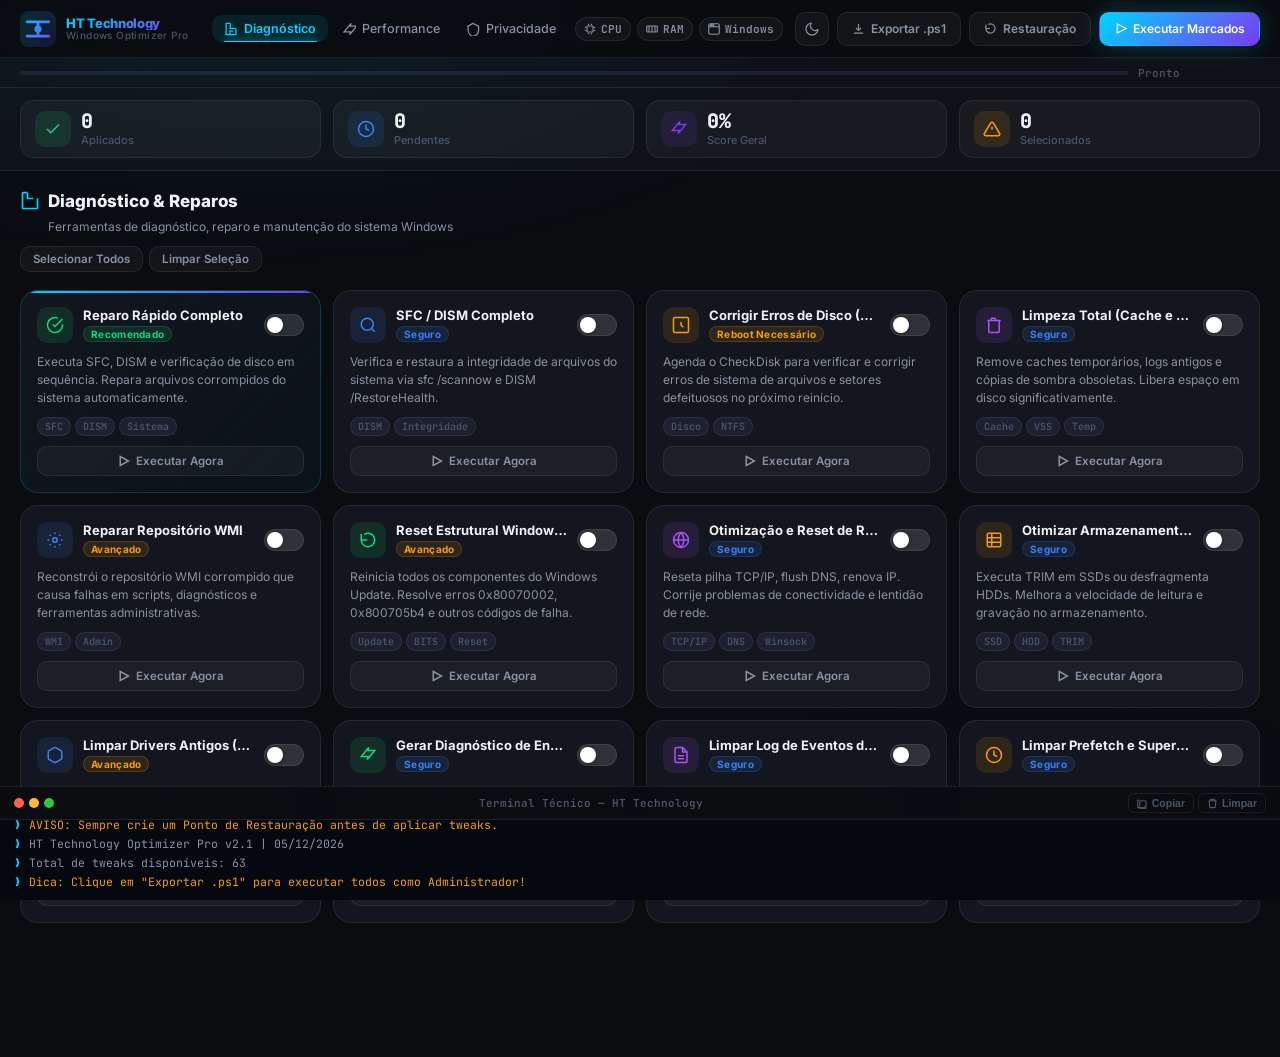
==== index.html @ 1cfae768 "feat: HT Technology Windows Optimizer Pro v2.1 - Initial Release - Premium dark/light theme dashboar" ====
<!DOCTYPE html>
<html lang="pt-BR">
<head>
  <meta charset="UTF-8" />
  <meta name="viewport" content="width=device-width, initial-scale=1.0" />
  <meta name="description" content="HT Technology - Dashboard Premium de Otimização e Tweaks para Windows 10 e 11. Performance, Privacidade, Limpeza e muito mais." />
  <meta name="robots" content="noindex, nofollow" />
  <title>HT Technology — Windows Optimizer Pro</title>

  <!-- Security: no external resources loaded. TODO(security): Add CSP meta tag if deployed as a web app -->
  <!-- Google Fonts via preload for performance -->
  <link rel="preconnect" href="https://fonts.googleapis.com" crossorigin />
  <link rel="preconnect" href="https://fonts.gstatic.com" crossorigin />
  <link href="https://fonts.googleapis.com/css2?family=Inter:wght@300;400;500;600;700;800;900&family=JetBrains+Mono:wght@400;500;600&display=swap" rel="stylesheet" />

  <link rel="stylesheet" href="style.css" />
</head>
<body>

  <!-- ═══════════════════════════════════ TITLEBAR ═══════════════════════════════════ -->
  <header class="titlebar" role="banner">
    <div class="titlebar-left">
      <div class="logo-group">
        <div class="logo-icon" aria-hidden="true">
          <svg viewBox="0 0 40 40" fill="none" xmlns="http://www.w3.org/2000/svg">
            <defs>
              <linearGradient id="logoGrad" x1="0" y1="0" x2="40" y2="40" gradientUnits="userSpaceOnUse">
                <stop offset="0%" stop-color="#00d4ff"/>
                <stop offset="100%" stop-color="#7c3aed"/>
              </linearGradient>
            </defs>
            <rect width="40" height="40" rx="10" fill="url(#logoGrad)" opacity="0.15"/>
            <path d="M8 12 L32 12 M20 12 L20 28 M8 28 L32 28" stroke="url(#logoGrad)" stroke-width="3" stroke-linecap="round"/>
            <circle cx="20" cy="20" r="4" fill="url(#logoGrad)"/>
          </svg>
        </div>
        <div class="logo-text">
          <span class="logo-brand">HT Technology</span>
          <span class="logo-sub">Windows Optimizer Pro</span>
        </div>
      </div>

      <nav class="nav-tabs" role="navigation" aria-label="Módulos principais">
        <button class="nav-tab active" data-tab="diagnostico" id="tab-diagnostico">
          <svg viewBox="0 0 20 20" fill="none" stroke="currentColor" stroke-width="1.8"><path d="M9 2H4a1 1 0 00-1 1v14a1 1 0 001 1h12a1 1 0 001-1V9"/><polyline points="9,2 9,9 16,9"/><line x1="7" y1="13" x2="13" y2="13"/><line x1="7" y1="16" x2="10" y2="16"/></svg>
          Diagnóstico
        </button>
        <button class="nav-tab" data-tab="performance" id="tab-performance">
          <svg viewBox="0 0 20 20" fill="none" stroke="currentColor" stroke-width="1.8"><path d="M13 2L3 14h9l-1 4 10-12h-9l1-4z"/></svg>
          Performance
        </button>
        <button class="nav-tab" data-tab="privacidade" id="tab-privacidade">
          <svg viewBox="0 0 20 20" fill="none" stroke="currentColor" stroke-width="1.8"><path d="M10 2L3 6v5c0 4.42 3.02 8.55 7 9.54C14.98 19.55 18 15.42 18 11V6L10 2z"/></svg>
          Privacidade
        </button>
        <button class="nav-tab" data-tab="limpeza" id="tab-limpeza">
          <svg viewBox="0 0 20 20" fill="none" stroke="currentColor" stroke-width="1.8"><path d="M3 6h14M8 6V4h4v2M19 6l-1 12a2 2 0 01-2 2H4a2 2 0 01-2-2L1 6"/></svg>
          Limpeza
        </button>
        <button class="nav-tab" data-tab="rede" id="tab-rede">
          <svg viewBox="0 0 20 20" fill="none" stroke="currentColor" stroke-width="1.8"><circle cx="10" cy="10" r="8"/><path d="M2 10h16M10 2a15 15 0 010 16M10 2a15 15 0 000 16"/></svg>
          Rede & DNS
        </button>
        <button class="nav-tab" data-tab="gaming" id="tab-gaming">
          <svg viewBox="0 0 20 20" fill="none" stroke="currentColor" stroke-width="1.8"><rect x="2" y="5" width="16" height="11" rx="2"/><line x1="8" y1="10" x2="12" y2="10"/><line x1="10" y1="8" x2="10" y2="12"/><circle cx="14.5" cy="9.5" r="0.8" fill="currentColor"/><circle cx="14.5" cy="11.5" r="0.8" fill="currentColor"/></svg>
          Gaming
        </button>
        <button class="nav-tab" data-tab="seguranca" id="tab-seguranca">
          <svg viewBox="0 0 20 20" fill="none" stroke="currentColor" stroke-width="1.8"><rect x="3" y="11" width="14" height="8" rx="2"/><path d="M7 11V7a3 3 0 016 0v4"/></svg>
          Segurança
        </button>
        <button class="nav-tab" data-tab="sistema" id="tab-sistema">
          <svg viewBox="0 0 20 20" fill="none" stroke="currentColor" stroke-width="1.8"><circle cx="10" cy="10" r="3"/><path d="M10 2v2M10 16v2M2 10h2M16 10h2M4.22 4.22l1.42 1.42M14.36 14.36l1.42 1.42M4.22 15.78l1.42-1.42M14.36 5.64l1.42-1.42"/></svg>
          Sistema
        </button>
      </nav>
    </div>

    <div class="titlebar-right">
      <div class="sys-info" id="sysInfo" aria-label="Informações do sistema">
        <div class="sys-chip" id="cpuBadge" title="CPU Usage">
          <svg viewBox="0 0 16 16" fill="none" stroke="currentColor" stroke-width="1.5" aria-hidden="true"><rect x="4" y="4" width="8" height="8" rx="1"/><line x1="6" y1="1" x2="6" y2="3"/><line x1="10" y1="1" x2="10" y2="3"/><line x1="6" y1="13" x2="6" y2="15"/><line x1="10" y1="13" x2="10" y2="15"/><line x1="1" y1="6" x2="3" y2="6"/><line x1="1" y1="10" x2="3" y2="10"/><line x1="13" y1="6" x2="15" y2="6"/><line x1="13" y1="10" x2="15" y2="10"/></svg>
          <span id="cpuVal">CPU</span>
        </div>
        <div class="sys-chip" id="ramBadge" title="RAM Usage">
          <svg viewBox="0 0 16 16" fill="none" stroke="currentColor" stroke-width="1.5" aria-hidden="true"><rect x="1" y="4" width="14" height="8" rx="1"/><line x1="4" y1="4" x2="4" y2="12"/><line x1="8" y1="4" x2="8" y2="12"/><line x1="12" y1="4" x2="12" y2="12"/></svg>
          <span id="ramVal">RAM</span>
        </div>
        <div class="sys-chip" id="osBadge" title="OS Version">
          <svg viewBox="0 0 16 16" fill="none" stroke="currentColor" stroke-width="1.5" aria-hidden="true"><rect x="1" y="1" width="14" height="14" rx="2"/><path d="M1 5h14"/><circle cx="4" cy="3" r="0.8" fill="currentColor"/><circle cx="7" cy="3" r="0.8" fill="currentColor"/></svg>
          <span id="osVal">Win 11</span>
        </div>
      </div>

      <div class="titlebar-actions">
        <!-- Botão de alternância de tema — ícone puro Lua / Sol -->
        <button class="btn-theme-icon" id="btnTheme"
          title="Mudar para Tema Claro ☀️"
          aria-label="Ativar tema claro">
          <!-- Lua: exibida quando tema escuro está ATIVO -->
          <svg class="icon-moon" viewBox="0 0 24 24" fill="none" stroke="currentColor" stroke-width="1.8" stroke-linecap="round" stroke-linejoin="round" aria-hidden="true">
            <path d="M21 12.79A9 9 0 1111.21 3a7 7 0 009.79 9.79z"/>
          </svg>
          <!-- Sol: exibido quando tema claro está ATIVO -->
          <svg class="icon-sun" viewBox="0 0 24 24" fill="none" stroke="currentColor" stroke-width="1.8" stroke-linecap="round" stroke-linejoin="round" aria-hidden="true">
            <circle cx="12" cy="12" r="5"/>
            <line x1="12" y1="1"  x2="12" y2="3"/>
            <line x1="12" y1="21" x2="12" y2="23"/>
            <line x1="4.22" y1="4.22"  x2="5.64" y2="5.64"/>
            <line x1="18.36" y1="18.36" x2="19.78" y2="19.78"/>
            <line x1="1"  y1="12" x2="3"  y2="12"/>
            <line x1="21" y1="12" x2="23" y2="12"/>
            <line x1="4.22"  y1="19.78" x2="5.64"  y2="18.36"/>
            <line x1="18.36" y1="5.64"  x2="19.78" y2="4.22"/>
          </svg>
        </button>

        <!-- Exportar script PowerShell -->
        <button class="action-btn" id="btnExport"
          title="Exportar tweaks selecionados como script .ps1"
          aria-label="Exportar script PowerShell">
          <svg viewBox="0 0 20 20" fill="none" stroke="currentColor" stroke-width="1.8" aria-hidden="true">
            <path d="M3 17h14M10 3v10M6 9l4 4 4-4"/>
          </svg>
          Exportar .ps1
        </button>

        <button class="action-btn" id="btnRestorePoint" title="Criar Ponto de Restauração" aria-label="Criar ponto de restauração">
          <svg viewBox="0 0 20 20" fill="none" stroke="currentColor" stroke-width="1.8"><path d="M3 10a7 7 0 1 0 4-6.33"/><polyline points="3,4 3,10 9,10"/></svg>
          Restauração
        </button>
        <button class="action-btn accent" id="btnRunAll" title="Executar todas as otimizações marcadas" aria-label="Executar otimizações selecionadas">
          <svg viewBox="0 0 20 20" fill="none" stroke="currentColor" stroke-width="1.8"><polygon points="5,3 19,10 5,17"/></svg>
          Executar Marcados
        </button>
      </div>
    </div>
  </header>

  <!-- ═══════════════════════════════ PROGRESS BAR ═══════════════════════════════ -->
  <div class="progress-strip" id="progressStrip" role="progressbar" aria-valuemin="0" aria-valuemax="100" aria-valuenow="0" aria-hidden="true">
    <div class="progress-track">
      <div class="progress-fill" id="progressFill"></div>
    </div>
    <div class="progress-label" id="progressLabel">Pronto</div>
    <span class="progress-pct" id="progressPct"></span>
  </div>

  <!-- ═══════════════════════════════ STATS HEADER ═══════════════════════════════ -->
  <section class="stats-row" aria-label="Resumo de otimizações">
    <div class="stat-card">
      <div class="stat-icon green" aria-hidden="true">
        <svg viewBox="0 0 24 24" fill="none" stroke="currentColor" stroke-width="2"><polyline points="20 6 9 17 4 12"/></svg>
      </div>
      <div class="stat-info">
        <span class="stat-number" id="statApplied">0</span>
        <span class="stat-label">Aplicados</span>
      </div>
    </div>
    <div class="stat-card">
      <div class="stat-icon blue" aria-hidden="true">
        <svg viewBox="0 0 24 24" fill="none" stroke="currentColor" stroke-width="2"><circle cx="12" cy="12" r="10"/><polyline points="12 6 12 12 16 14"/></svg>
      </div>
      <div class="stat-info">
        <span class="stat-number" id="statPending">0</span>
        <span class="stat-label">Pendentes</span>
      </div>
    </div>
    <div class="stat-card">
      <div class="stat-icon purple" aria-hidden="true">
        <svg viewBox="0 0 24 24" fill="none" stroke="currentColor" stroke-width="2"><path d="M13 2L3 14h9l-1 4 10-12h-9l1-4z"/></svg>
      </div>
      <div class="stat-info">
        <span class="stat-number" id="statScore">0%</span>
        <span class="stat-label">Score Geral</span>
      </div>
    </div>
    <div class="stat-card">
      <div class="stat-icon amber" aria-hidden="true">
        <svg viewBox="0 0 24 24" fill="none" stroke="currentColor" stroke-width="2"><path d="M10.29 3.86L1.82 18a2 2 0 001.71 3h16.94a2 2 0 001.71-3L13.71 3.86a2 2 0 00-3.42 0z"/><line x1="12" y1="9" x2="12" y2="13"/><line x1="12" y1="17" x2="12.01" y2="17"/></svg>
      </div>
      <div class="stat-info">
        <span class="stat-number" id="statSelected">0</span>
        <span class="stat-label">Selecionados</span>
      </div>
    </div>
  </section>

  <!-- ═══════════════════════════════ MAIN CONTENT ═══════════════════════════════ -->
  <main class="main-content" role="main">

    <!-- ──────────── TAB: DIAGNÓSTICO & REPAROS ──────────── -->
    <section class="tab-panel active" id="panel-diagnostico" aria-labelledby="tab-diagnostico">
      <div class="panel-header">
        <h1 class="panel-title">
          <svg viewBox="0 0 24 24" fill="none" stroke="currentColor" stroke-width="2" aria-hidden="true"><path d="M9 2H4a1 1 0 00-1 1v17a1 1 0 001 1h16a1 1 0 001-1V9"/><polyline points="9,2 9,9 16,9"/></svg>
          Diagnóstico &amp; Reparos
        </h1>
        <p class="panel-desc">Ferramentas de diagnóstico, reparo e manutenção do sistema Windows</p>
        <div class="panel-actions">
          <button class="btn-select-all" data-panel="diagnostico" aria-label="Selecionar todos os tweaks do painel de diagnóstico">Selecionar Todos</button>
          <button class="btn-clear-all" data-panel="diagnostico" aria-label="Desmarcar todos os tweaks do painel de diagnóstico">Limpar Seleção</button>
        </div>
      </div>
      <div class="tweaks-grid" id="grid-diagnostico">

        <article class="tweak-card featured" data-tweak="reparo_rapido" data-panel="diagnostico">
          <div class="tweak-header">
            <div class="tweak-icon green"><svg viewBox="0 0 24 24" fill="none" stroke="currentColor" stroke-width="2"><path d="M22 11.08V12a10 10 0 1 1-5.93-9.14"/><polyline points="22 4 12 14.01 9 11.01"/></svg></div>
            <div class="tweak-meta">
              <h2 class="tweak-title">Reparo Rápido Completo</h2>
              <span class="tweak-badge recommended">Recomendado</span>
            </div>
            <label class="toggle-switch" aria-label="Ativar Reparo Rápido Completo">
              <input type="checkbox" class="tweak-toggle" data-tweak="reparo_rapido" />
              <span class="toggle-slider"></span>
            </label>
          </div>
          <p class="tweak-desc">Executa SFC, DISM e verificação de disco em sequência. Repara arquivos corrompidos do sistema automaticamente.</p>
          <div class="tweak-tags"><span class="tag">SFC</span><span class="tag">DISM</span><span class="tag">Sistema</span></div>
          <button class="tweak-run-btn" data-tweak="reparo_rapido" aria-label="Executar Reparo Rápido Completo agora">
            <svg viewBox="0 0 16 16" fill="none" stroke="currentColor" stroke-width="2"><polygon points="3,2 14,8 3,14"/></svg>
            Executar Agora
          </button>
        </article>

        <article class="tweak-card" data-tweak="sfc_dism" data-panel="diagnostico">
          <div class="tweak-header">
            <div class="tweak-icon blue"><svg viewBox="0 0 24 24" fill="none" stroke="currentColor" stroke-width="2"><circle cx="11" cy="11" r="8"/><line x1="21" y1="21" x2="16.65" y2="16.65"/></svg></div>
            <div class="tweak-meta">
              <h2 class="tweak-title">SFC / DISM Completo</h2>
              <span class="tweak-badge safe">Seguro</span>
            </div>
            <label class="toggle-switch" aria-label="Ativar SFC / DISM Completo">
              <input type="checkbox" class="tweak-toggle" data-tweak="sfc_dism" />
              <span class="toggle-slider"></span>
            </label>
          </div>
          <p class="tweak-desc">Verifica e restaura a integridade de arquivos do sistema via sfc /scannow e DISM /RestoreHealth.</p>
          <div class="tweak-tags"><span class="tag">DISM</span><span class="tag">Integridade</span></div>
          <button class="tweak-run-btn" data-tweak="sfc_dism" aria-label="Executar SFC DISM agora">
            <svg viewBox="0 0 16 16" fill="none" stroke="currentColor" stroke-width="2"><polygon points="3,2 14,8 3,14"/></svg>
            Executar Agora
          </button>
        </article>

        <article class="tweak-card" data-tweak="chkdsk" data-panel="diagnostico">
          <div class="tweak-header">
            <div class="tweak-icon amber"><svg viewBox="0 0 24 24" fill="none" stroke="currentColor" stroke-width="2"><rect x="2" y="2" width="20" height="20" rx="2"/><path d="M12 8v4l3 3"/></svg></div>
            <div class="tweak-meta">
              <h2 class="tweak-title">Corrigir Erros de Disco (ChkDsk)</h2>
              <span class="tweak-badge caution">Reboot Necessário</span>
            </div>
            <label class="toggle-switch" aria-label="Ativar Correção de Erros de Disco">
              <input type="checkbox" class="tweak-toggle" data-tweak="chkdsk" />
              <span class="toggle-slider"></span>
            </label>
          </div>
          <p class="tweak-desc">Agenda o CheckDisk para verificar e corrigir erros de sistema de arquivos e setores defeituosos no próximo reinício.</p>
          <div class="tweak-tags"><span class="tag">Disco</span><span class="tag">NTFS</span></div>
          <button class="tweak-run-btn" data-tweak="chkdsk" aria-label="Executar ChkDsk agora">
            <svg viewBox="0 0 16 16" fill="none" stroke="currentColor" stroke-width="2"><polygon points="3,2 14,8 3,14"/></svg>
            Executar Agora
          </button>
        </article>

        <article class="tweak-card" data-tweak="limpeza_cache" data-panel="diagnostico">
          <div class="tweak-header">
            <div class="tweak-icon purple"><svg viewBox="0 0 24 24" fill="none" stroke="currentColor" stroke-width="2"><polyline points="3 6 5 6 21 6"/><path d="M19 6v14a2 2 0 01-2 2H7a2 2 0 01-2-2V6m3 0V4a1 1 0 011-1h4a1 1 0 011 1v2"/></svg></div>
            <div class="tweak-meta">
              <h2 class="tweak-title">Limpeza Total (Cache e VSS)</h2>
              <span class="tweak-badge safe">Seguro</span>
            </div>
            <label class="toggle-switch" aria-label="Ativar Limpeza de Cache e VSS">
              <input type="checkbox" class="tweak-toggle" data-tweak="limpeza_cache" />
              <span class="toggle-slider"></span>
            </label>
          </div>
          <p class="tweak-desc">Remove caches temporários, logs antigos e cópias de sombra obsoletas. Libera espaço em disco significativamente.</p>
          <div class="tweak-tags"><span class="tag">Cache</span><span class="tag">VSS</span><span class="tag">Temp</span></div>
          <button class="tweak-run-btn" data-tweak="limpeza_cache" aria-label="Executar Limpeza de Cache agora">
            <svg viewBox="0 0 16 16" fill="none" stroke="currentColor" stroke-width="2"><polygon points="3,2 14,8 3,14"/></svg>
            Executar Agora
          </button>
        </article>

        <article class="tweak-card" data-tweak="reparar_wmi" data-panel="diagnostico">
          <div class="tweak-header">
            <div class="tweak-icon blue"><svg viewBox="0 0 24 24" fill="none" stroke="currentColor" stroke-width="2"><circle cx="12" cy="12" r="3"/><path d="M19.07 4.93l-1.41 1.41M6.34 17.66l-1.41 1.41M4.93 4.93l1.41 1.41M17.66 17.66l1.41 1.41M2 12h2M20 12h2M12 2v2M12 20v2"/></svg></div>
            <div class="tweak-meta">
              <h2 class="tweak-title">Reparar Repositório WMI</h2>
              <span class="tweak-badge caution">Avançado</span>
            </div>
            <label class="toggle-switch" aria-label="Ativar Reparo de WMI">
              <input type="checkbox" class="tweak-toggle" data-tweak="reparar_wmi" />
              <span class="toggle-slider"></span>
            </label>
          </div>
          <p class="tweak-desc">Reconstrói o repositório WMI corrompido que causa falhas em scripts, diagnósticos e ferramentas administrativas.</p>
          <div class="tweak-tags"><span class="tag">WMI</span><span class="tag">Admin</span></div>
          <button class="tweak-run-btn" data-tweak="reparar_wmi" aria-label="Reparar WMI agora">
            <svg viewBox="0 0 16 16" fill="none" stroke="currentColor" stroke-width="2"><polygon points="3,2 14,8 3,14"/></svg>
            Executar Agora
          </button>
        </article>

        <article class="tweak-card" data-tweak="reset_wupdate" data-panel="diagnostico">
          <div class="tweak-header">
            <div class="tweak-icon green"><svg viewBox="0 0 24 24" fill="none" stroke="currentColor" stroke-width="2"><path d="M3 12a9 9 0 1 0 4-7.5"/><polyline points="3,4 3,12 11,12"/></svg></div>
            <div class="tweak-meta">
              <h2 class="tweak-title">Reset Estrutural Windows Update</h2>
              <span class="tweak-badge caution">Avançado</span>
            </div>
            <label class="toggle-switch" aria-label="Ativar Reset do Windows Update">
              <input type="checkbox" class="tweak-toggle" data-tweak="reset_wupdate" />
              <span class="toggle-slider"></span>
            </label>
          </div>
          <p class="tweak-desc">Reinicia todos os componentes do Windows Update. Resolve erros 0x80070002, 0x800705b4 e outros códigos de falha.</p>
          <div class="tweak-tags"><span class="tag">Update</span><span class="tag">BITS</span><span class="tag">Reset</span></div>
          <button class="tweak-run-btn" data-tweak="reset_wupdate" aria-label="Resetar Windows Update agora">
            <svg viewBox="0 0 16 16" fill="none" stroke="currentColor" stroke-width="2"><polygon points="3,2 14,8 3,14"/></svg>
            Executar Agora
          </button>
        </article>

        <article class="tweak-card" data-tweak="otimizar_rede" data-panel="diagnostico">
          <div class="tweak-header">
            <div class="tweak-icon purple"><svg viewBox="0 0 24 24" fill="none" stroke="currentColor" stroke-width="2"><circle cx="12" cy="12" r="10"/><line x1="2" y1="12" x2="22" y2="12"/><path d="M12 2a15 15 0 0 1 0 20M12 2a15 15 0 0 0 0 20"/></svg></div>
            <div class="tweak-meta">
              <h2 class="tweak-title">Otimização e Reset de Rede</h2>
              <span class="tweak-badge safe">Seguro</span>
            </div>
            <label class="toggle-switch" aria-label="Ativar Otimização de Rede">
              <input type="checkbox" class="tweak-toggle" data-tweak="otimizar_rede" />
              <span class="toggle-slider"></span>
            </label>
          </div>
          <p class="tweak-desc">Reseta pilha TCP/IP, flush DNS, renova IP. Corrije problemas de conectividade e lentidão de rede.</p>
          <div class="tweak-tags"><span class="tag">TCP/IP</span><span class="tag">DNS</span><span class="tag">Winsock</span></div>
          <button class="tweak-run-btn" data-tweak="otimizar_rede" aria-label="Otimizar Rede agora">
            <svg viewBox="0 0 16 16" fill="none" stroke="currentColor" stroke-width="2"><polygon points="3,2 14,8 3,14"/></svg>
            Executar Agora
          </button>
        </article>

        <article class="tweak-card" data-tweak="trim_defrag" data-panel="diagnostico">
          <div class="tweak-header">
            <div class="tweak-icon amber"><svg viewBox="0 0 24 24" fill="none" stroke="currentColor" stroke-width="2"><rect x="3" y="3" width="18" height="18" rx="2"/><line x1="3" y1="9" x2="21" y2="9"/><line x1="3" y1="15" x2="21" y2="15"/><line x1="9" y1="3" x2="9" y2="21"/></svg></div>
            <div class="tweak-meta">
              <h2 class="tweak-title">Otimizar Armazenamento (TRIM/Defrag)</h2>
              <span class="tweak-badge safe">Seguro</span>
            </div>
            <label class="toggle-switch" aria-label="Ativar TRIM e Desfragmentação">
              <input type="checkbox" class="tweak-toggle" data-tweak="trim_defrag" />
              <span class="toggle-slider"></span>
            </label>
          </div>
          <p class="tweak-desc">Executa TRIM em SSDs ou desfragmenta HDDs. Melhora a velocidade de leitura e gravação no armazenamento.</p>
          <div class="tweak-tags"><span class="tag">SSD</span><span class="tag">HDD</span><span class="tag">TRIM</span></div>
          <button class="tweak-run-btn" data-tweak="trim_defrag" aria-label="Executar TRIM Defrag agora">
            <svg viewBox="0 0 16 16" fill="none" stroke="currentColor" stroke-width="2"><polygon points="3,2 14,8 3,14"/></svg>
            Executar Agora
          </button>
        </article>

        <article class="tweak-card" data-tweak="limpar_drivers" data-panel="diagnostico">
          <div class="tweak-header">
            <div class="tweak-icon blue"><svg viewBox="0 0 24 24" fill="none" stroke="currentColor" stroke-width="2"><path d="M21 16V8a2 2 0 00-1-1.73l-7-4a2 2 0 00-2 0l-7 4A2 2 0 003 8v8a2 2 0 001 1.73l7 4a2 2 0 002 0l7-4A2 2 0 0021 16z"/></svg></div>
            <div class="tweak-meta">
              <h2 class="tweak-title">Limpar Drivers Antigos (PNPUtil)</h2>
              <span class="tweak-badge caution">Avançado</span>
            </div>
            <label class="toggle-switch" aria-label="Ativar Limpeza de Drivers Antigos">
              <input type="checkbox" class="tweak-toggle" data-tweak="limpar_drivers" />
              <span class="toggle-slider"></span>
            </label>
          </div>
          <p class="tweak-desc">Remove drivers obsoletos do repositório do Windows. Reduz conflitos e libera espaço no diretório de drivers.</p>
          <div class="tweak-tags"><span class="tag">Drivers</span><span class="tag">PNP</span></div>
          <button class="tweak-run-btn" data-tweak="limpar_drivers" aria-label="Limpar Drivers agora">
            <svg viewBox="0 0 16 16" fill="none" stroke="currentColor" stroke-width="2"><polygon points="3,2 14,8 3,14"/></svg>
            Executar Agora
          </button>
        </article>

        <article class="tweak-card" data-tweak="diagnostico_energia" data-panel="diagnostico">
          <div class="tweak-header">
            <div class="tweak-icon green"><svg viewBox="0 0 24 24" fill="none" stroke="currentColor" stroke-width="2"><path d="M13 2L3 14h9l-1 4 10-12h-9l1-4z"/></svg></div>
            <div class="tweak-meta">
              <h2 class="tweak-title">Gerar Diagnóstico de Energia/Bateria</h2>
              <span class="tweak-badge safe">Seguro</span>
            </div>
            <label class="toggle-switch" aria-label="Ativar Diagnóstico de Energia">
              <input type="checkbox" class="tweak-toggle" data-tweak="diagnostico_energia" />
              <span class="toggle-slider"></span>
            </label>
          </div>
          <p class="tweak-desc">Gera relatório detalhado de energia (powercfg /batteryreport e /energy). Identifica aplicativos que drenam bateria.</p>
          <div class="tweak-tags"><span class="tag">Energia</span><span class="tag">Bateria</span><span class="tag">Relatório</span></div>
          <button class="tweak-run-btn" data-tweak="diagnostico_energia" aria-label="Gerar Diagnóstico de Energia agora">
            <svg viewBox="0 0 16 16" fill="none" stroke="currentColor" stroke-width="2"><polygon points="3,2 14,8 3,14"/></svg>
            Executar Agora
          </button>
        </article>

        <article class="tweak-card" data-tweak="event_log" data-panel="diagnostico">
          <div class="tweak-header">
            <div class="tweak-icon purple"><svg viewBox="0 0 24 24" fill="none" stroke="currentColor" stroke-width="2"><path d="M14 2H6a2 2 0 00-2 2v16a2 2 0 002 2h12a2 2 0 002-2V8z"/><polyline points="14 2 14 8 20 8"/><line x1="16" y1="13" x2="8" y2="13"/><line x1="16" y1="17" x2="8" y2="17"/></svg></div>
            <div class="tweak-meta">
              <h2 class="tweak-title">Limpar Log de Eventos do Windows</h2>
              <span class="tweak-badge safe">Seguro</span>
            </div>
            <label class="toggle-switch" aria-label="Ativar Limpeza de Logs de Eventos">
              <input type="checkbox" class="tweak-toggle" data-tweak="event_log" />
              <span class="toggle-slider"></span>
            </label>
          </div>
          <p class="tweak-desc">Limpa todos os logs do Visualizador de Eventos. Melhora a performance e libera espaço em disco.</p>
          <div class="tweak-tags"><span class="tag">EventLog</span><span class="tag">Logs</span></div>
          <button class="tweak-run-btn" data-tweak="event_log" aria-label="Limpar logs de eventos agora">
            <svg viewBox="0 0 16 16" fill="none" stroke="currentColor" stroke-width="2"><polygon points="3,2 14,8 3,14"/></svg>
            Executar Agora
          </button>
        </article>

        <article class="tweak-card" data-tweak="prefetch" data-panel="diagnostico">
          <div class="tweak-header">
            <div class="tweak-icon amber"><svg viewBox="0 0 24 24" fill="none" stroke="currentColor" stroke-width="2"><circle cx="12" cy="12" r="10"/><polyline points="12 6 12 12 16 14"/></svg></div>
            <div class="tweak-meta">
              <h2 class="tweak-title">Limpar Prefetch e Superfetch</h2>
              <span class="tweak-badge safe">Seguro</span>
            </div>
            <label class="toggle-switch" aria-label="Ativar Limpeza de Prefetch">
              <input type="checkbox" class="tweak-toggle" data-tweak="prefetch" />
              <span class="toggle-slider"></span>
            </label>
          </div>
          <p class="tweak-desc">Remove arquivos de pré-carregamento antigos. Útil após desinstalar programas ou após limpeza geral do sistema.</p>
          <div class="tweak-tags"><span class="tag">Prefetch</span><span class="tag">Superfetch</span></div>
          <button class="tweak-run-btn" data-tweak="prefetch" aria-label="Limpar Prefetch agora">
            <svg viewBox="0 0 16 16" fill="none" stroke="currentColor" stroke-width="2"><polygon points="3,2 14,8 3,14"/></svg>
            Executar Agora
          </button>
        </article>

      </div>
    </section>

    <!-- ──────────── TAB: HARDWARE & PERFORMANCE ──────────── -->
    <section class="tab-panel" id="panel-performance" aria-labelledby="tab-performance">
      <div class="panel-header">
        <h1 class="panel-title">
          <svg viewBox="0 0 24 24" fill="none" stroke="currentColor" stroke-width="2" aria-hidden="true"><path d="M13 2L3 14h9l-1 4 10-12h-9l1-4z"/></svg>
          Hardware &amp; Performance
        </h1>
        <p class="panel-desc">Tweaks avançados de CPU, RAM, GPU e I/O para máxima performance</p>
        <div class="panel-actions">
          <button class="btn-select-all" data-panel="performance">Selecionar Todos</button>
          <button class="btn-clear-all" data-panel="performance">Limpar Seleção</button>
        </div>
      </div>
      <div class="tweaks-grid" id="grid-performance">

        <article class="tweak-card featured" data-tweak="perf_fso" data-panel="performance">
          <div class="tweak-header">
            <div class="tweak-icon green"><svg viewBox="0 0 24 24" fill="none" stroke="currentColor" stroke-width="2"><path d="M13 2L3 14h9l-1 4 10-12h-9l1-4z"/></svg></div>
            <div class="tweak-meta">
              <h2 class="tweak-title">Tweaks de Performance e FSO</h2>
              <span class="tweak-badge recommended">Recomendado</span>
            </div>
            <label class="toggle-switch" aria-label="Ativar Tweaks de Performance FSO">
              <input type="checkbox" class="tweak-toggle" data-tweak="perf_fso" />
              <span class="toggle-slider"></span>
            </label>
          </div>
          <p class="tweak-desc">Ativa Fullscreen Optimizations, GameMode, Hardware-Accelerated GPU Scheduling (HAGS) e ajusta prioridades de CPU.</p>
          <div class="tweak-tags"><span class="tag">FSO</span><span class="tag">HAGS</span><span class="tag">CPU</span><span class="tag">GPU</span></div>
          <button class="tweak-run-btn" data-tweak="perf_fso" aria-label="Executar Tweaks de Performance FSO agora">
            <svg viewBox="0 0 16 16" fill="none" stroke="currentColor" stroke-width="2"><polygon points="3,2 14,8 3,14"/></svg>
            Executar Agora
          </button>
        </article>

        <article class="tweak-card" data-tweak="latencia_rede" data-panel="performance">
          <div class="tweak-header">
            <div class="tweak-icon blue"><svg viewBox="0 0 24 24" fill="none" stroke="currentColor" stroke-width="2"><path d="M1 6s4-2 11-2 11 2 11 2"/><path d="M1 12s4-2 11-2 11 2 11 2"/><path d="M1 18s4-2 11-2 11 2 11 2"/></svg></div>
            <div class="tweak-meta">
              <h2 class="tweak-title">Otimizar Latência e Rede (Jogos)</h2>
              <span class="tweak-badge safe">Seguro</span>
            </div>
            <label class="toggle-switch" aria-label="Ativar Otimização de Latência">
              <input type="checkbox" class="tweak-toggle" data-tweak="latencia_rede" />
              <span class="toggle-slider"></span>
            </label>
          </div>
          <p class="tweak-desc">Configura QoS, desativa Nagle Algorithm, ajusta Network Throttling Index e buffer TCP para reduzir latência.</p>
          <div class="tweak-tags"><span class="tag">Ping</span><span class="tag">Nagle</span><span class="tag">QoS</span></div>
          <button class="tweak-run-btn" data-tweak="latencia_rede" aria-label="Otimizar latência de rede agora">
            <svg viewBox="0 0 16 16" fill="none" stroke="currentColor" stroke-width="2"><polygon points="3,2 14,8 3,14"/></svg>
            Executar Agora
          </button>
        </article>

        <article class="tweak-card" data-tweak="plano_max" data-panel="performance">
          <div class="tweak-header">
            <div class="tweak-icon amber"><svg viewBox="0 0 24 24" fill="none" stroke="currentColor" stroke-width="2"><circle cx="12" cy="12" r="5"/><line x1="12" y1="1" x2="12" y2="3"/><line x1="12" y1="21" x2="12" y2="23"/><line x1="4.22" y1="4.22" x2="5.64" y2="5.64"/><line x1="18.36" y1="18.36" x2="19.78" y2="19.78"/><line x1="1" y1="12" x2="3" y2="12"/><line x1="21" y1="12" x2="23" y2="12"/></svg></div>
            <div class="tweak-meta">
              <h2 class="tweak-title">Injetar Plano Desempenho Máximo</h2>
              <span class="tweak-badge caution">CPU Intensivo</span>
            </div>
            <label class="toggle-switch" aria-label="Ativar Plano de Máximo Desempenho">
              <input type="checkbox" class="tweak-toggle" data-tweak="plano_max" />
              <span class="toggle-slider"></span>
            </label>
          </div>
          <p class="tweak-desc">Ativa o plano de energia "Ultimate Performance" oculto do Windows. Elimina micro-stuttering e aumenta velocidade de resposta da CPU.</p>
          <div class="tweak-tags"><span class="tag">Energia</span><span class="tag">CPU</span><span class="tag">Ultimate</span></div>
          <button class="tweak-run-btn" data-tweak="plano_max" aria-label="Ativar Plano de Máximo Desempenho agora">
            <svg viewBox="0 0 16 16" fill="none" stroke="currentColor" stroke-width="2"><polygon points="3,2 14,8 3,14"/></svg>
            Executar Agora
          </button>
        </article>

        <article class="tweak-card" data-tweak="bloatwares" data-panel="performance">
          <div class="tweak-header">
            <div class="tweak-icon purple"><svg viewBox="0 0 24 24" fill="none" stroke="currentColor" stroke-width="2"><polyline points="3 6 5 6 21 6"/><path d="M19 6v14a2 2 0 01-2 2H7a2 2 0 01-2-2V6m3 0V4a1 1 0 011-1h4a1 1 0 011 1v2"/><line x1="10" y1="11" x2="10" y2="17"/><line x1="14" y1="11" x2="14" y2="17"/></svg></div>
            <div class="tweak-meta">
              <h2 class="tweak-title">Remover Bloatwares (Apps Inúteis)</h2>
              <span class="tweak-badge caution">Avançado</span>
            </div>
            <label class="toggle-switch" aria-label="Ativar Remoção de Bloatwares">
              <input type="checkbox" class="tweak-toggle" data-tweak="bloatwares" />
              <span class="toggle-slider"></span>
            </label>
          </div>
          <p class="tweak-desc">Remove Xbox, Solitaire, Cortana, Disney+, Teams, OneDrive e outros apps pré-instalados desnecessários.</p>
          <div class="tweak-tags"><span class="tag">Xbox</span><span class="tag">OneDrive</span><span class="tag">UWP</span></div>
          <button class="tweak-run-btn" data-tweak="bloatwares" aria-label="Remover Bloatwares agora">
            <svg viewBox="0 0 16 16" fill="none" stroke="currentColor" stroke-width="2"><polygon points="3,2 14,8 3,14"/></svg>
            Executar Agora
          </button>
        </article>

        <article class="tweak-card" data-tweak="inicializacao" data-panel="performance">
          <div class="tweak-header">
            <div class="tweak-icon green"><svg viewBox="0 0 24 24" fill="none" stroke="currentColor" stroke-width="2"><polyline points="9 18 15 12 9 6"/></svg></div>
            <div class="tweak-meta">
              <h2 class="tweak-title">Mitigar Apps de Inicialização (Run)</h2>
              <span class="tweak-badge safe">Seguro</span>
            </div>
            <label class="toggle-switch" aria-label="Ativar Mitigação de Apps de Inicialização">
              <input type="checkbox" class="tweak-toggle" data-tweak="inicializacao" />
              <span class="toggle-slider"></span>
            </label>
          </div>
          <p class="tweak-desc">Desativa aplicativos desnecessários que iniciam com o Windows, reduzindo o tempo de boot significativamente.</p>
          <div class="tweak-tags"><span class="tag">Startup</span><span class="tag">Boot</span><span class="tag">Run</span></div>
          <button class="tweak-run-btn" data-tweak="inicializacao" aria-label="Mitigar Apps de Inicialização agora">
            <svg viewBox="0 0 16 16" fill="none" stroke="currentColor" stroke-width="2"><polygon points="3,2 14,8 3,14"/></svg>
            Executar Agora
          </button>
        </article>

        <article class="tweak-card" data-tweak="config_maquina" data-panel="performance">
          <div class="tweak-header">
            <div class="tweak-icon blue"><svg viewBox="0 0 24 24" fill="none" stroke="currentColor" stroke-width="2"><rect x="3" y="3" width="18" height="18" rx="2"/><line x1="3" y1="9" x2="21" y2="9"/><line x1="9" y1="21" x2="9" y2="9"/></svg></div>
            <div class="tweak-meta">
              <h2 class="tweak-title">Configuração da Máquina (msconfig)</h2>
              <span class="tweak-badge caution">Avançado</span>
            </div>
            <label class="toggle-switch" aria-label="Ativar Configuração da Máquina">
              <input type="checkbox" class="tweak-toggle" data-tweak="config_maquina" />
              <span class="toggle-slider"></span>
            </label>
          </div>
          <p class="tweak-desc">Otimiza configurações do MSCONFIG, ajusta número de processadores no boot e habilita boot rápido.</p>
          <div class="tweak-tags"><span class="tag">msconfig</span><span class="tag">Boot</span><span class="tag">CPU Cores</span></div>
          <button class="tweak-run-btn" data-tweak="config_maquina" aria-label="Configurar Máquina agora">
            <svg viewBox="0 0 16 16" fill="none" stroke="currentColor" stroke-width="2"><polygon points="3,2 14,8 3,14"/></svg>
            Executar Agora
          </button>
        </article>

        <article class="tweak-card" data-tweak="efeitos_visuais" data-panel="performance">
          <div class="tweak-header">
            <div class="tweak-icon amber"><svg viewBox="0 0 24 24" fill="none" stroke="currentColor" stroke-width="2"><rect x="2" y="3" width="20" height="14" rx="2"/><line x1="8" y1="21" x2="16" y2="21"/><line x1="12" y1="17" x2="12" y2="21"/></svg></div>
            <div class="tweak-meta">
              <h2 class="tweak-title">Opções de Desempenho Visual</h2>
              <span class="tweak-badge safe">Seguro</span>
            </div>
            <label class="toggle-switch" aria-label="Ativar Otimização Visual">
              <input type="checkbox" class="tweak-toggle" data-tweak="efeitos_visuais" />
              <span class="toggle-slider"></span>
            </label>
          </div>
          <p class="tweak-desc">Configura efeitos visuais para máxima performance. Desativa animações, transparências e Aero Peek desnecessários.</p>
          <div class="tweak-tags"><span class="tag">Aero</span><span class="tag">Animações</span><span class="tag">GPU</span></div>
          <button class="tweak-run-btn" data-tweak="efeitos_visuais" aria-label="Otimizar Efeitos Visuais agora">
            <svg viewBox="0 0 16 16" fill="none" stroke="currentColor" stroke-width="2"><polygon points="3,2 14,8 3,14"/></svg>
            Executar Agora
          </button>
        </article>

        <article class="tweak-card" data-tweak="sysmain" data-panel="performance">
          <div class="tweak-header">
            <div class="tweak-icon purple"><svg viewBox="0 0 24 24" fill="none" stroke="currentColor" stroke-width="2"><rect x="4" y="4" width="16" height="16" rx="2"/><rect x="9" y="9" width="6" height="6"/><line x1="9" y1="1" x2="9" y2="4"/><line x1="15" y1="1" x2="15" y2="4"/><line x1="9" y1="20" x2="9" y2="23"/><line x1="15" y1="20" x2="15" y2="23"/><line x1="20" y1="9" x2="23" y2="9"/><line x1="20" y1="14" x2="23" y2="14"/><line x1="1" y1="9" x2="4" y2="9"/><line x1="1" y1="14" x2="4" y2="14"/></svg></div>
            <div class="tweak-meta">
              <h2 class="tweak-title">Desativar SysMain (Superfetch)</h2>
              <span class="tweak-badge caution">SSD Recomendado</span>
            </div>
            <label class="toggle-switch" aria-label="Ativar Desativação do SysMain">
              <input type="checkbox" class="tweak-toggle" data-tweak="sysmain" />
              <span class="toggle-slider"></span>
            </label>
          </div>
          <p class="tweak-desc">Desativa SysMain/Superfetch que causa uso excessivo de disco em SSDs. Recomendado apenas para sistemas com SSD.</p>
          <div class="tweak-tags"><span class="tag">SysMain</span><span class="tag">RAM</span><span class="tag">Disco</span></div>
          <button class="tweak-run-btn" data-tweak="sysmain" aria-label="Desativar SysMain agora">
            <svg viewBox="0 0 16 16" fill="none" stroke="currentColor" stroke-width="2"><polygon points="3,2 14,8 3,14"/></svg>
            Executar Agora
          </button>
        </article>

        <article class="tweak-card" data-tweak="cache_ram" data-panel="performance">
          <div class="tweak-header">
            <div class="tweak-icon green"><svg viewBox="0 0 24 24" fill="none" stroke="currentColor" stroke-width="2"><rect x="1" y="4" width="22" height="16" rx="2"/><line x1="1" y1="10" x2="23" y2="10"/></svg></div>
            <div class="tweak-meta">
              <h2 class="tweak-title">Otimizar Cache da Memória RAM</h2>
              <span class="tweak-badge recommended">Recomendado</span>
            </div>
            <label class="toggle-switch" aria-label="Ativar Otimização de Cache RAM">
              <input type="checkbox" class="tweak-toggle" data-tweak="cache_ram" />
              <span class="toggle-slider"></span>
            </label>
          </div>
          <p class="tweak-desc">Ajusta Large System Cache, Clear Page File on Shutdown e otimiza o Working Set de processos em background.</p>
          <div class="tweak-tags"><span class="tag">RAM</span><span class="tag">PageFile</span><span class="tag">Cache</span></div>
          <button class="tweak-run-btn" data-tweak="cache_ram" aria-label="Otimizar Cache RAM agora">
            <svg viewBox="0 0 16 16" fill="none" stroke="currentColor" stroke-width="2"><polygon points="3,2 14,8 3,14"/></svg>
            Executar Agora
          </button>
        </article>

        <article class="tweak-card" data-tweak="energy_throttle" data-panel="performance">
          <div class="tweak-header">
            <div class="tweak-icon blue"><svg viewBox="0 0 24 24" fill="none" stroke="currentColor" stroke-width="2"><rect x="6" y="2" width="12" height="20" rx="2"/><line x1="10" y1="7" x2="14" y2="7"/><line x1="10" y1="12" x2="14" y2="12"/></svg></div>
            <div class="tweak-meta">
              <h2 class="tweak-title">Desativar Energy Throttling Global</h2>
              <span class="tweak-badge caution">Bateria Intensivo</span>
            </div>
            <label class="toggle-switch" aria-label="Ativar Desativação de Energy Throttling">
              <input type="checkbox" class="tweak-toggle" data-tweak="energy_throttle" />
              <span class="toggle-slider"></span>
            </label>
          </div>
          <p class="tweak-desc">Desativa o throttling de energia do Windows que limita performance de processos em background para economizar bateria.</p>
          <div class="tweak-tags"><span class="tag">Throttle</span><span class="tag">CPU</span><span class="tag">Energia</span></div>
          <button class="tweak-run-btn" data-tweak="energy_throttle" aria-label="Desativar Energy Throttling agora">
            <svg viewBox="0 0 16 16" fill="none" stroke="currentColor" stroke-width="2"><polygon points="3,2 14,8 3,14"/></svg>
            Executar Agora
          </button>
        </article>

        <article class="tweak-card" data-tweak="irq_affinity" data-panel="performance">
          <div class="tweak-header">
            <div class="tweak-icon amber"><svg viewBox="0 0 24 24" fill="none" stroke="currentColor" stroke-width="2"><path d="M12 2a10 10 0 0 1 10 10"/><path d="M12 22a10 10 0 0 1-10-10"/><path d="M12 12m-3 0a3 3 0 1 0 6 0 3 3 0 0 0-6 0"/></svg></div>
            <div class="tweak-meta">
              <h2 class="tweak-title">Afinidade de IRQ e MSI Mode</h2>
              <span class="tweak-badge caution">Avançado</span>
            </div>
            <label class="toggle-switch" aria-label="Ativar Afinidade de IRQ">
              <input type="checkbox" class="tweak-toggle" data-tweak="irq_affinity" />
              <span class="toggle-slider"></span>
            </label>
          </div>
          <p class="tweak-desc">Ativa MSI Mode para GPU e NIC, redistribui interrupções para reduzir latência de DPC e melhorar frametime.</p>
          <div class="tweak-tags"><span class="tag">IRQ</span><span class="tag">MSI</span><span class="tag">DPC</span></div>
          <button class="tweak-run-btn" data-tweak="irq_affinity" aria-label="Configurar IRQ MSI agora">
            <svg viewBox="0 0 16 16" fill="none" stroke="currentColor" stroke-width="2"><polygon points="3,2 14,8 3,14"/></svg>
            Executar Agora
          </button>
        </article>

        <article class="tweak-card" data-tweak="timer_resolution" data-panel="performance">
          <div class="tweak-header">
            <div class="tweak-icon purple"><svg viewBox="0 0 24 24" fill="none" stroke="currentColor" stroke-width="2"><circle cx="12" cy="12" r="10"/><polyline points="12 6 12 12 16 14"/></svg></div>
            <div class="tweak-meta">
              <h2 class="tweak-title">Timer Resolution Global (0.5ms)</h2>
              <span class="tweak-badge caution">Gaming Avançado</span>
            </div>
            <label class="toggle-switch" aria-label="Ativar Timer Resolution">
              <input type="checkbox" class="tweak-toggle" data-tweak="timer_resolution" />
              <span class="toggle-slider"></span>
            </label>
          </div>
          <p class="tweak-desc">Força resolução de timer global de 0.5ms via BCDEDIT. Reduz variação de frametime em jogos e aplicações real-time.</p>
          <div class="tweak-tags"><span class="tag">Timer</span><span class="tag">0.5ms</span><span class="tag">Frametime</span></div>
          <button class="tweak-run-btn" data-tweak="timer_resolution" aria-label="Configurar Timer Resolution agora">
            <svg viewBox="0 0 16 16" fill="none" stroke="currentColor" stroke-width="2"><polygon points="3,2 14,8 3,14"/></svg>
            Executar Agora
          </button>
        </article>

      </div>
    </section>

    <!-- ──────────── TAB: PRIVACIDADE & SISTEMA ──────────── -->
    <section class="tab-panel" id="panel-privacidade" aria-labelledby="tab-privacidade">
      <div class="panel-header">
        <h1 class="panel-title">
          <svg viewBox="0 0 24 24" fill="none" stroke="currentColor" stroke-width="2" aria-hidden="true"><path d="M12 22s8-4 8-10V5l-8-3-8 3v7c0 6 8 10 8 10z"/></svg>
          Privacidade &amp; Sistema
        </h1>
        <p class="panel-desc">Controle total sobre telemetria, rastreamento e dados enviados à Microsoft</p>
        <div class="panel-actions">
          <button class="btn-select-all" data-panel="privacidade">Selecionar Todos</button>
          <button class="btn-clear-all" data-panel="privacidade">Limpar Seleção</button>
        </div>
      </div>
      <div class="tweaks-grid" id="grid-privacidade">

        <article class="tweak-card featured" data-tweak="telemetria" data-panel="privacidade">
          <div class="tweak-header">
            <div class="tweak-icon green"><svg viewBox="0 0 24 24" fill="none" stroke="currentColor" stroke-width="2"><circle cx="12" cy="12" r="10"/><line x1="4.93" y1="4.93" x2="19.07" y2="19.07"/></svg></div>
            <div class="tweak-meta">
              <h2 class="tweak-title">Desativar Telemetria Completa</h2>
              <span class="tweak-badge recommended">Recomendado</span>
            </div>
            <label class="toggle-switch" aria-label="Ativar Desativação de Telemetria">
              <input type="checkbox" class="tweak-toggle" data-tweak="telemetria" />
              <span class="toggle-slider"></span>
            </label>
          </div>
          <p class="tweak-desc">Desativa DiagTrack, Connected User Experiences, DataCollection e todos os serviços de telemetria da Microsoft.</p>
          <div class="tweak-tags"><span class="tag">DiagTrack</span><span class="tag">Telemetria</span><span class="tag">GDPR</span></div>
          <button class="tweak-run-btn" data-tweak="telemetria" aria-label="Desativar Telemetria agora">
            <svg viewBox="0 0 16 16" fill="none" stroke="currentColor" stroke-width="2"><polygon points="3,2 14,8 3,14"/></svg>
            Executar Agora
          </button>
        </article>

        <article class="tweak-card" data-tweak="experiencia_usuario" data-panel="privacidade">
          <div class="tweak-header">
            <div class="tweak-icon blue"><svg viewBox="0 0 24 24" fill="none" stroke="currentColor" stroke-width="2"><path d="M20 21v-2a4 4 0 00-4-4H8a4 4 0 00-4 4v2"/><circle cx="12" cy="7" r="4"/></svg></div>
            <div class="tweak-meta">
              <h2 class="tweak-title">Desativar Experiência e Promos</h2>
              <span class="tweak-badge safe">Seguro</span>
            </div>
            <label class="toggle-switch" aria-label="Ativar Desativação de Experiência e Promos">
              <input type="checkbox" class="tweak-toggle" data-tweak="experiencia_usuario" />
              <span class="toggle-slider"></span>
            </label>
          </div>
          <p class="tweak-desc">Desativa sugestões de apps, promoções na tela de bloqueio, dicas do Windows e conteúdo patrocinado.</p>
          <div class="tweak-tags"><span class="tag">Promos</span><span class="tag">Sugestões</span><span class="tag">Lock Screen</span></div>
          <button class="tweak-run-btn" data-tweak="experiencia_usuario" aria-label="Desativar Experiência e Promos agora">
            <svg viewBox="0 0 16 16" fill="none" stroke="currentColor" stroke-width="2"><polygon points="3,2 14,8 3,14"/></svg>
            Executar Agora
          </button>
        </article>

        <article class="tweak-card" data-tweak="copilot_bing" data-panel="privacidade">
          <div class="tweak-header">
            <div class="tweak-icon amber"><svg viewBox="0 0 24 24" fill="none" stroke="currentColor" stroke-width="2"><path d="M21 15a2 2 0 01-2 2H7l-4 4V5a2 2 0 012-2h14a2 2 0 012 2z"/></svg></div>
            <div class="tweak-meta">
              <h2 class="tweak-title">Remover Copilot e Buscas no Bing</h2>
              <span class="tweak-badge safe">Seguro</span>
            </div>
            <label class="toggle-switch" aria-label="Ativar Remoção de Copilot e Bing">
              <input type="checkbox" class="tweak-toggle" data-tweak="copilot_bing" />
              <span class="toggle-slider"></span>
            </label>
          </div>
          <p class="tweak-desc">Remove integração do Copilot, desativa pesquisa web no menu Iniciar via Bing e bloqueia envio de consultas para a nuvem.</p>
          <div class="tweak-tags"><span class="tag">Copilot</span><span class="tag">Bing</span><span class="tag">AI</span></div>
          <button class="tweak-run-btn" data-tweak="copilot_bing" aria-label="Remover Copilot e Bing agora">
            <svg viewBox="0 0 16 16" fill="none" stroke="currentColor" stroke-width="2"><polygon points="3,2 14,8 3,14"/></svg>
            Executar Agora
          </button>
        </article>

        <article class="tweak-card" data-tweak="widgets" data-panel="privacidade">
          <div class="tweak-header">
            <div class="tweak-icon purple"><svg viewBox="0 0 24 24" fill="none" stroke="currentColor" stroke-width="2"><rect x="3" y="3" width="7" height="7"/><rect x="14" y="3" width="7" height="7"/><rect x="14" y="14" width="7" height="7"/><rect x="3" y="14" width="7" height="7"/></svg></div>
            <div class="tweak-meta">
              <h2 class="tweak-title">Remover Widgets e Clima</h2>
              <span class="tweak-badge safe">Seguro</span>
            </div>
            <label class="toggle-switch" aria-label="Ativar Remoção de Widgets">
              <input type="checkbox" class="tweak-toggle" data-tweak="widgets" />
              <span class="toggle-slider"></span>
            </label>
          </div>
          <p class="tweak-desc">Remove painel de Widgets e notícias do Windows 11. Elimina coleta de dados de notícias MSN e feeds patrocinados.</p>
          <div class="tweak-tags"><span class="tag">Widgets</span><span class="tag">MSN</span><span class="tag">Notícias</span></div>
          <button class="tweak-run-btn" data-tweak="widgets" aria-label="Remover Widgets agora">
            <svg viewBox="0 0 16 16" fill="none" stroke="currentColor" stroke-width="2"><polygon points="3,2 14,8 3,14"/></svg>
            Executar Agora
          </button>
        </article>

        <article class="tweak-card" data-tweak="smartscreen" data-panel="privacidade">
          <div class="tweak-header">
            <div class="tweak-icon blue"><svg viewBox="0 0 24 24" fill="none" stroke="currentColor" stroke-width="2"><path d="M12 22s8-4 8-10V5l-8-3-8 3v7c0 6 8 10 8 10z"/><line x1="9" y1="12" x2="11" y2="14"/><line x1="15" y1="10" x2="11" y2="14"/></svg></div>
            <div class="tweak-meta">
              <h2 class="tweak-title">Desativar SmartScreen Local</h2>
              <span class="tweak-badge caution">Usuário Avançado</span>
            </div>
            <label class="toggle-switch" aria-label="Ativar Desativação do SmartScreen">
              <input type="checkbox" class="tweak-toggle" data-tweak="smartscreen" />
              <span class="toggle-slider"></span>
            </label>
          </div>
          <p class="tweak-desc">Desativa verificação online do SmartScreen que envia hash de executáveis para servidores Microsoft.</p>
          <div class="tweak-tags"><span class="tag">SmartScreen</span><span class="tag">Filtro</span></div>
          <button class="tweak-run-btn" data-tweak="smartscreen" aria-label="Desativar SmartScreen agora">
            <svg viewBox="0 0 16 16" fill="none" stroke="currentColor" stroke-width="2"><polygon points="3,2 14,8 3,14"/></svg>
            Executar Agora
          </button>
        </article>

        <article class="tweak-card" data-tweak="protecao_disco" data-panel="privacidade">
          <div class="tweak-header">
            <div class="tweak-icon green"><svg viewBox="0 0 24 24" fill="none" stroke="currentColor" stroke-width="2"><path d="M12 22s8-4 8-10V5l-8-3-8 3v7c0 6 8 10 8 10z"/></svg></div>
            <div class="tweak-meta">
              <h2 class="tweak-title">Ativar Proteção do Disco C:</h2>
              <span class="tweak-badge recommended">Recomendado</span>
            </div>
            <label class="toggle-switch" aria-label="Ativar Proteção do Disco C">
              <input type="checkbox" class="tweak-toggle" data-tweak="protecao_disco" />
              <span class="toggle-slider"></span>
            </label>
          </div>
          <p class="tweak-desc">Habilita System Protection no disco C: para permitir criação de pontos de restauração automáticos antes de atualizações.</p>
          <div class="tweak-tags"><span class="tag">Restauração</span><span class="tag">VSS</span><span class="tag">Proteção</span></div>
          <button class="tweak-run-btn" data-tweak="protecao_disco" aria-label="Ativar Proteção do Disco agora">
            <svg viewBox="0 0 16 16" fill="none" stroke="currentColor" stroke-width="2"><polygon points="3,2 14,8 3,14"/></svg>
            Executar Agora
          </button>
        </article>

        <article class="tweak-card" data-tweak="restauracao_sistema" data-panel="privacidade">
          <div class="tweak-header">
            <div class="tweak-icon amber"><svg viewBox="0 0 24 24" fill="none" stroke="currentColor" stroke-width="2"><path d="M3 12a9 9 0 1 0 4-7.5"/><polyline points="3,4 3,12 11,12"/></svg></div>
            <div class="tweak-meta">
              <h2 class="tweak-title">Abrir Restauração do Sistema</h2>
              <span class="tweak-badge safe">Seguro</span>
            </div>
            <label class="toggle-switch" aria-label="Abrir Restauração do Sistema">
              <input type="checkbox" class="tweak-toggle" data-tweak="restauracao_sistema" />
              <span class="toggle-slider"></span>
            </label>
          </div>
          <p class="tweak-desc">Abre o assistente de Restauração do Sistema para reverter configurações a um ponto anterior.</p>
          <div class="tweak-tags"><span class="tag">Restauração</span><span class="tag">Rollback</span></div>
          <button class="tweak-run-btn" data-tweak="restauracao_sistema" aria-label="Abrir Restauração do Sistema agora">
            <svg viewBox="0 0 16 16" fill="none" stroke="currentColor" stroke-width="2"><polygon points="3,2 14,8 3,14"/></svg>
            Executar Agora
          </button>
        </article>

        <article class="tweak-card" data-tweak="hibernacao_ssd" data-panel="privacidade">
          <div class="tweak-header">
            <div class="tweak-icon purple"><svg viewBox="0 0 24 24" fill="none" stroke="currentColor" stroke-width="2"><path d="M21 12.79A9 9 0 1111.21 3 7 7 0 0021 12.79z"/></svg></div>
            <div class="tweak-meta">
              <h2 class="tweak-title">Desativar Hibernação (Liberar SSD)</h2>
              <span class="tweak-badge caution">SSD Recomendado</span>
            </div>
            <label class="toggle-switch" aria-label="Ativar Desativação de Hibernação">
              <input type="checkbox" class="tweak-toggle" data-tweak="hibernacao_ssd" />
              <span class="toggle-slider"></span>
            </label>
          </div>
          <p class="tweak-desc">Desativa hibernação e remove hiberfil.sys. Libera gigabytes de espaço no SSD (equivalente ao tamanho da RAM).</p>
          <div class="tweak-tags"><span class="tag">Hibernação</span><span class="tag">hiberfil.sys</span><span class="tag">SSD</span></div>
          <button class="tweak-run-btn" data-tweak="hibernacao_ssd" aria-label="Desativar Hibernação agora">
            <svg viewBox="0 0 16 16" fill="none" stroke="currentColor" stroke-width="2"><polygon points="3,2 14,8 3,14"/></svg>
            Executar Agora
          </button>
        </article>

        <article class="tweak-card" data-tweak="historico_atividade" data-panel="privacidade">
          <div class="tweak-header">
            <div class="tweak-icon blue"><svg viewBox="0 0 24 24" fill="none" stroke="currentColor" stroke-width="2"><path d="M12 2a10 10 0 1 0 0 20 10 10 0 0 0 0-20z"/><polyline points="12 6 12 12 16 14"/></svg></div>
            <div class="tweak-meta">
              <h2 class="tweak-title">Bloquear Histórico de Atividades</h2>
              <span class="tweak-badge safe">Seguro</span>
            </div>
            <label class="toggle-switch" aria-label="Ativar Bloqueio de Histórico">
              <input type="checkbox" class="tweak-toggle" data-tweak="historico_atividade" />
              <span class="toggle-slider"></span>
            </label>
          </div>
          <p class="tweak-desc">Desativa Timeline e Activity History. Impede o Windows de coletar e enviar histórico de atividades para a Microsoft.</p>
          <div class="tweak-tags"><span class="tag">Timeline</span><span class="tag">Histórico</span><span class="tag">Sync</span></div>
          <button class="tweak-run-btn" data-tweak="historico_atividade" aria-label="Bloquear Histórico de Atividades agora">
            <svg viewBox="0 0 16 16" fill="none" stroke="currentColor" stroke-width="2"><polygon points="3,2 14,8 3,14"/></svg>
            Executar Agora
          </button>
        </article>

        <article class="tweak-card" data-tweak="advertising_id" data-panel="privacidade">
          <div class="tweak-header">
            <div class="tweak-icon green"><svg viewBox="0 0 24 24" fill="none" stroke="currentColor" stroke-width="2"><circle cx="12" cy="12" r="10"/><line x1="4.93" y1="4.93" x2="19.07" y2="19.07"/></svg></div>
            <div class="tweak-meta">
              <h2 class="tweak-title">Desativar ID de Anúncios e ID Técnico</h2>
              <span class="tweak-badge safe">Seguro</span>
            </div>
            <label class="toggle-switch" aria-label="Ativar Desativação de ID de Anúncios">
              <input type="checkbox" class="tweak-toggle" data-tweak="advertising_id" />
              <span class="toggle-slider"></span>
            </label>
          </div>
          <p class="tweak-desc">Desativa Advertising ID único por usuário e Machine ID técnico usado para rastreamento cross-device pela Microsoft.</p>
          <div class="tweak-tags"><span class="tag">Ad ID</span><span class="tag">HWID</span><span class="tag">Rastreio</span></div>
          <button class="tweak-run-btn" data-tweak="advertising_id" aria-label="Desativar ID de Anúncios agora">
            <svg viewBox="0 0 16 16" fill="none" stroke="currentColor" stroke-width="2"><polygon points="3,2 14,8 3,14"/></svg>
            Executar Agora
          </button>
        </article>

        <article class="tweak-card" data-tweak="recall_ai" data-panel="privacidade">
          <div class="tweak-header">
            <div class="tweak-icon amber"><svg viewBox="0 0 24 24" fill="none" stroke="currentColor" stroke-width="2"><path d="M1 12s4-8 11-8 11 8 11 8-4 8-11 8-11-8-11-8z"/><circle cx="12" cy="12" r="3"/></svg></div>
            <div class="tweak-meta">
              <h2 class="tweak-title">Desativar Windows Recall e AI Features</h2>
              <span class="tweak-badge recommended">Recomendado</span>
            </div>
            <label class="toggle-switch" aria-label="Ativar Desativação do Windows Recall">
              <input type="checkbox" class="tweak-toggle" data-tweak="recall_ai" />
              <span class="toggle-slider"></span>
            </label>
          </div>
          <p class="tweak-desc">Desativa Windows Recall (gravação de tela), AI Explorer e recursos que capturam snapshots da área de trabalho continuamente.</p>
          <div class="tweak-tags"><span class="tag">Recall</span><span class="tag">AI</span><span class="tag">Snapshots</span></div>
          <button class="tweak-run-btn" data-tweak="recall_ai" aria-label="Desativar Windows Recall agora">
            <svg viewBox="0 0 16 16" fill="none" stroke="currentColor" stroke-width="2"><polygon points="3,2 14,8 3,14"/></svg>
            Executar Agora
          </button>
        </article>

        <article class="tweak-card" data-tweak="location_cam" data-panel="privacidade">
          <div class="tweak-header">
            <div class="tweak-icon purple"><svg viewBox="0 0 24 24" fill="none" stroke="currentColor" stroke-width="2"><path d="M21 10c0 7-9 13-9 13s-9-6-9-13a9 9 0 0118 0z"/><circle cx="12" cy="10" r="3"/></svg></div>
            <div class="tweak-meta">
              <h2 class="tweak-title">Bloquear Localização, Câmera e Microfone</h2>
              <span class="tweak-badge safe">Seguro</span>
            </div>
            <label class="toggle-switch" aria-label="Ativar Bloqueio de Localização Câmera Microfone">
              <input type="checkbox" class="tweak-toggle" data-tweak="location_cam" />
              <span class="toggle-slider"></span>
            </label>
          </div>
          <p class="tweak-desc">Revoga permissões de acesso à localização GPS, câmera e microfone para apps UWP do sistema.</p>
          <div class="tweak-tags"><span class="tag">GPS</span><span class="tag">Câmera</span><span class="tag">Microfone</span></div>
          <button class="tweak-run-btn" data-tweak="location_cam" aria-label="Bloquear Localização e Câmera agora">
            <svg viewBox="0 0 16 16" fill="none" stroke="currentColor" stroke-width="2"><polygon points="3,2 14,8 3,14"/></svg>
            Executar Agora
          </button>
        </article>

      </div>
    </section>

    <!-- ──────────── TAB: LIMPEZA ──────────── -->
    <section class="tab-panel" id="panel-limpeza" aria-labelledby="tab-limpeza">
      <div class="panel-header">
        <h1 class="panel-title">
          <svg viewBox="0 0 24 24" fill="none" stroke="currentColor" stroke-width="2" aria-hidden="true"><polyline points="3 6 5 6 21 6"/><path d="M19 6v14a2 2 0 01-2 2H7a2 2 0 01-2-2V6m3 0V4a1 1 0 011-1h4a1 1 0 011 1v2"/></svg>
          Limpeza &amp; Manutenção
        </h1>
        <p class="panel-desc">Remoção profunda de arquivos temporários, lixo e dados desnecessários do sistema</p>
        <div class="panel-actions">
          <button class="btn-select-all" data-panel="limpeza">Selecionar Todos</button>
          <button class="btn-clear-all" data-panel="limpeza">Limpar Seleção</button>
        </div>
      </div>
      <div class="tweaks-grid" id="grid-limpeza">
        <article class="tweak-card featured" data-tweak="temp_system" data-panel="limpeza">
          <div class="tweak-header">
            <div class="tweak-icon green"><svg viewBox="0 0 24 24" fill="none" stroke="currentColor" stroke-width="2"><polyline points="20 6 9 17 4 12"/></svg></div>
            <div class="tweak-meta">
              <h2 class="tweak-title">Limpeza Profunda Arquivos Temporários</h2>
              <span class="tweak-badge recommended">Recomendado</span>
            </div>
            <label class="toggle-switch" aria-label="Ativar Limpeza Profunda de Arquivos Temporários">
              <input type="checkbox" class="tweak-toggle" data-tweak="temp_system" />
              <span class="toggle-slider"></span>
            </label>
          </div>
          <p class="tweak-desc">Limpa %TEMP%, C:\Windows\Temp, pasta de Downloads parciais, cache do Windows Update e arquivos .tmp/~$ e log.</p>
          <div class="tweak-tags"><span class="tag">%TEMP%</span><span class="tag">WinTemp</span><span class="tag">Cache</span></div>
          <button class="tweak-run-btn" data-tweak="temp_system" aria-label="Executar limpeza profunda agora">
            <svg viewBox="0 0 16 16" fill="none" stroke="currentColor" stroke-width="2"><polygon points="3,2 14,8 3,14"/></svg>
            Executar Agora
          </button>
        </article>
        <article class="tweak-card" data-tweak="winsxs" data-panel="limpeza">
          <div class="tweak-header">
            <div class="tweak-icon blue"><svg viewBox="0 0 24 24" fill="none" stroke="currentColor" stroke-width="2"><path d="M21 15v4a2 2 0 01-2 2H5a2 2 0 01-2-2v-4"/><polyline points="7 10 12 15 17 10"/><line x1="12" y1="15" x2="12" y2="3"/></svg></div>
            <div class="tweak-meta">
              <h2 class="tweak-title">Compactar WinSxS e ComponentStore</h2>
              <span class="tweak-badge caution">Lento</span>
            </div>
            <label class="toggle-switch" aria-label="Ativar Compactação de WinSxS">
              <input type="checkbox" class="tweak-toggle" data-tweak="winsxs" />
              <span class="toggle-slider"></span>
            </label>
          </div>
          <p class="tweak-desc">Executa DISM /Cleanup-Image /StartComponentCleanup. Remove componentes supercedidos de atualizações antigas.</p>
          <div class="tweak-tags"><span class="tag">WinSxS</span><span class="tag">DISM</span><span class="tag">Componentes</span></div>
          <button class="tweak-run-btn" data-tweak="winsxs" aria-label="Compactar WinSxS agora">
            <svg viewBox="0 0 16 16" fill="none" stroke="currentColor" stroke-width="2"><polygon points="3,2 14,8 3,14"/></svg>
            Executar Agora
          </button>
        </article>
        <article class="tweak-card" data-tweak="recycle_bin" data-panel="limpeza">
          <div class="tweak-header">
            <div class="tweak-icon amber"><svg viewBox="0 0 24 24" fill="none" stroke="currentColor" stroke-width="2"><polyline points="3 6 5 6 21 6"/><path d="M19 6v14a2 2 0 01-2 2H7a2 2 0 01-2-2V6"/></svg></div>
            <div class="tweak-meta">
              <h2 class="tweak-title">Esvaziar Lixeira e Thumbnails</h2>
              <span class="tweak-badge safe">Seguro</span>
            </div>
            <label class="toggle-switch" aria-label="Ativar Esvaziamento de Lixeira">
              <input type="checkbox" class="tweak-toggle" data-tweak="recycle_bin" />
              <span class="toggle-slider"></span>
            </label>
          </div>
          <p class="tweak-desc">Esvazia a Lixeira, limpa cache de miniaturas (thumbs.db) e ícones em todos os drives.</p>
          <div class="tweak-tags"><span class="tag">Lixeira</span><span class="tag">Thumbnails</span></div>
          <button class="tweak-run-btn" data-tweak="recycle_bin" aria-label="Esvaziar Lixeira agora">
            <svg viewBox="0 0 16 16" fill="none" stroke="currentColor" stroke-width="2"><polygon points="3,2 14,8 3,14"/></svg>
            Executar Agora
          </button>
        </article>
        <article class="tweak-card" data-tweak="browser_cache" data-panel="limpeza">
          <div class="tweak-header">
            <div class="tweak-icon purple"><svg viewBox="0 0 24 24" fill="none" stroke="currentColor" stroke-width="2"><circle cx="12" cy="12" r="10"/><line x1="2" y1="12" x2="22" y2="12"/><path d="M12 2a15 15 0 010 20M12 2a15 15 0 000 20"/></svg></div>
            <div class="tweak-meta">
              <h2 class="tweak-title">Limpar Cache de Navegadores</h2>
              <span class="tweak-badge safe">Seguro</span>
            </div>
            <label class="toggle-switch" aria-label="Ativar Limpeza de Cache de Navegadores">
              <input type="checkbox" class="tweak-toggle" data-tweak="browser_cache" />
              <span class="toggle-slider"></span>
            </label>
          </div>
          <p class="tweak-desc">Remove cache do Chrome, Edge, Firefox e Brave. Pode liberar vários GBs de espaço em disco.</p>
          <div class="tweak-tags"><span class="tag">Chrome</span><span class="tag">Edge</span><span class="tag">Firefox</span></div>
          <button class="tweak-run-btn" data-tweak="browser_cache" aria-label="Limpar Cache de Navegadores agora">
            <svg viewBox="0 0 16 16" fill="none" stroke="currentColor" stroke-width="2"><polygon points="3,2 14,8 3,14"/></svg>
            Executar Agora
          </button>
        </article>
        <article class="tweak-card" data-tweak="update_cache" data-panel="limpeza">
          <div class="tweak-header">
            <div class="tweak-icon green"><svg viewBox="0 0 24 24" fill="none" stroke="currentColor" stroke-width="2"><path d="M21 15v4a2 2 0 01-2 2H5a2 2 0 01-2-2v-4"/><polyline points="7 10 12 15 17 10"/></svg></div>
            <div class="tweak-meta">
              <h2 class="tweak-title">Limpar Cache do Windows Update</h2>
              <span class="tweak-badge safe">Seguro</span>
            </div>
            <label class="toggle-switch" aria-label="Ativar Limpeza de Cache do Windows Update">
              <input type="checkbox" class="tweak-toggle" data-tweak="update_cache" />
              <span class="toggle-slider"></span>
            </label>
          </div>
          <p class="tweak-desc">Remove pacotes de atualização baixados que ocupam espaço em SoftwareDistribution\Download.</p>
          <div class="tweak-tags"><span class="tag">WU Cache</span><span class="tag">SoftwareDistribution</span></div>
          <button class="tweak-run-btn" data-tweak="update_cache" aria-label="Limpar Cache do Windows Update agora">
            <svg viewBox="0 0 16 16" fill="none" stroke="currentColor" stroke-width="2"><polygon points="3,2 14,8 3,14"/></svg>
            Executar Agora
          </button>
        </article>
        <article class="tweak-card" data-tweak="font_cache" data-panel="limpeza">
          <div class="tweak-header">
            <div class="tweak-icon blue"><svg viewBox="0 0 24 24" fill="none" stroke="currentColor" stroke-width="2"><path d="M4 7V4h16v3"/><path d="M9 20h6"/><path d="M12 4v16"/></svg></div>
            <div class="tweak-meta">
              <h2 class="tweak-title">Reconstruir Cache de Fontes</h2>
              <span class="tweak-badge safe">Seguro</span>
            </div>
            <label class="toggle-switch" aria-label="Ativar Reconstrução de Cache de Fontes">
              <input type="checkbox" class="tweak-toggle" data-tweak="font_cache" />
              <span class="toggle-slider"></span>
            </label>
          </div>
          <p class="tweak-desc">Recria o cache de fontes do Windows. Corrige problemas de fontes borradas, corrompidas ou com renderização incorreta.</p>
          <div class="tweak-tags"><span class="tag">Fontes</span><span class="tag">DirectWrite</span></div>
          <button class="tweak-run-btn" data-tweak="font_cache" aria-label="Reconstruir Cache de Fontes agora">
            <svg viewBox="0 0 16 16" fill="none" stroke="currentColor" stroke-width="2"><polygon points="3,2 14,8 3,14"/></svg>
            Executar Agora
          </button>
        </article>
      </div>
    </section>

    <!-- ──────────── TAB: REDE & DNS ──────────── -->
    <section class="tab-panel" id="panel-rede" aria-labelledby="tab-rede">
      <div class="panel-header">
        <h1 class="panel-title">
          <svg viewBox="0 0 24 24" fill="none" stroke="currentColor" stroke-width="2" aria-hidden="true"><circle cx="12" cy="12" r="10"/><line x1="2" y1="12" x2="22" y2="12"/><path d="M12 2a15 15 0 010 20M12 2a15 15 0 000 20"/></svg>
          Rede &amp; DNS
        </h1>
        <p class="panel-desc">Otimizações avançadas de TCP/IP, DNS, QoS e conectividade de rede</p>
        <div class="panel-actions">
          <button class="btn-select-all" data-panel="rede">Selecionar Todos</button>
          <button class="btn-clear-all" data-panel="rede">Limpar Seleção</button>
        </div>
      </div>
      <div class="tweaks-grid" id="grid-rede">
        <article class="tweak-card featured" data-tweak="dns_doh" data-panel="rede">
          <div class="tweak-header">
            <div class="tweak-icon green"><svg viewBox="0 0 24 24" fill="none" stroke="currentColor" stroke-width="2"><path d="M12 22s8-4 8-10V5l-8-3-8 3v7c0 6 8 10 8 10z"/></svg></div>
            <div class="tweak-meta">
              <h2 class="tweak-title">DNS Seguro (DoH) - Cloudflare/Google</h2>
              <span class="tweak-badge recommended">Recomendado</span>
            </div>
            <label class="toggle-switch" aria-label="Ativar DNS Seguro DoH">
              <input type="checkbox" class="tweak-toggle" data-tweak="dns_doh" />
              <span class="toggle-slider"></span>
            </label>
          </div>
          <p class="tweak-desc">Configura DNS-over-HTTPS com Cloudflare (1.1.1.1) ou Google (8.8.8.8). Protege queries DNS de interceptação.</p>
          <div class="tweak-tags"><span class="tag">DoH</span><span class="tag">Cloudflare</span><span class="tag">Segurança</span></div>
          <button class="tweak-run-btn" data-tweak="dns_doh" aria-label="Configurar DNS Seguro agora">
            <svg viewBox="0 0 16 16" fill="none" stroke="currentColor" stroke-width="2"><polygon points="3,2 14,8 3,14"/></svg>
            Executar Agora
          </button>
        </article>
        <article class="tweak-card" data-tweak="tcp_autotuning" data-panel="rede">
          <div class="tweak-header">
            <div class="tweak-icon blue"><svg viewBox="0 0 24 24" fill="none" stroke="currentColor" stroke-width="2"><polyline points="22 12 18 12 15 21 9 3 6 12 2 12"/></svg></div>
            <div class="tweak-meta">
              <h2 class="tweak-title">TCP Auto-Tuning e Receive Window</h2>
              <span class="tweak-badge safe">Seguro</span>
            </div>
            <label class="toggle-switch" aria-label="Ativar TCP Auto-Tuning">
              <input type="checkbox" class="tweak-toggle" data-tweak="tcp_autotuning" />
              <span class="toggle-slider"></span>
            </label>
          </div>
          <p class="tweak-desc">Otimiza janela de recepção TCP, habilita RSC, ECN e jumbo frames para maximizar throughput em conexões de alta velocidade.</p>
          <div class="tweak-tags"><span class="tag">TCP</span><span class="tag">RWIN</span><span class="tag">ECN</span></div>
          <button class="tweak-run-btn" data-tweak="tcp_autotuning" aria-label="Configurar TCP Auto-Tuning agora">
            <svg viewBox="0 0 16 16" fill="none" stroke="currentColor" stroke-width="2"><polygon points="3,2 14,8 3,14"/></svg>
            Executar Agora
          </button>
        </article>
        <article class="tweak-card" data-tweak="ipv6_disable" data-panel="rede">
          <div class="tweak-header">
            <div class="tweak-icon amber"><svg viewBox="0 0 24 24" fill="none" stroke="currentColor" stroke-width="2"><circle cx="12" cy="12" r="10"/><line x1="4.93" y1="4.93" x2="19.07" y2="19.07"/></svg></div>
            <div class="tweak-meta">
              <h2 class="tweak-title">Desativar IPv6 (Apenas IPv4)</h2>
              <span class="tweak-badge caution">Avançado</span>
            </div>
            <label class="toggle-switch" aria-label="Ativar Desativação de IPv6">
              <input type="checkbox" class="tweak-toggle" data-tweak="ipv6_disable" />
              <span class="toggle-slider"></span>
            </label>
          </div>
          <p class="tweak-desc">Desativa IPv6 para evitar problemas de resolução de nome em redes apenas IPv4. Recomendado para ambiente corporativo.</p>
          <div class="tweak-tags"><span class="tag">IPv6</span><span class="tag">IPv4</span><span class="tag">Rede</span></div>
          <button class="tweak-run-btn" data-tweak="ipv6_disable" aria-label="Desativar IPv6 agora">
            <svg viewBox="0 0 16 16" fill="none" stroke="currentColor" stroke-width="2"><polygon points="3,2 14,8 3,14"/></svg>
            Executar Agora
          </button>
        </article>
        <article class="tweak-card" data-tweak="network_adapter" data-panel="rede">
          <div class="tweak-header">
            <div class="tweak-icon purple"><svg viewBox="0 0 24 24" fill="none" stroke="currentColor" stroke-width="2"><rect x="2" y="2" width="20" height="8" rx="2"/><rect x="2" y="14" width="20" height="8" rx="2"/><line x1="6" y1="6" x2="6.01" y2="6"/><line x1="6" y1="18" x2="6.01" y2="18"/></svg></div>
            <div class="tweak-meta">
              <h2 class="tweak-title">Tweaks Avançados de Adaptador de Rede</h2>
              <span class="tweak-badge caution">Avançado</span>
            </div>
            <label class="toggle-switch" aria-label="Ativar Tweaks de Adaptador de Rede">
              <input type="checkbox" class="tweak-toggle" data-tweak="network_adapter" />
              <span class="toggle-slider"></span>
            </label>
          </div>
          <p class="tweak-desc">Desativa offloading desnecessário, ajusta interrupt moderation e buffer de NIC para menor latência.</p>
          <div class="tweak-tags"><span class="tag">NIC</span><span class="tag">Offload</span><span class="tag">Buffer</span></div>
          <button class="tweak-run-btn" data-tweak="network_adapter" aria-label="Configurar Adaptador de Rede agora">
            <svg viewBox="0 0 16 16" fill="none" stroke="currentColor" stroke-width="2"><polygon points="3,2 14,8 3,14"/></svg>
            Executar Agora
          </button>
        </article>
        <article class="tweak-card" data-tweak="firewall_rules" data-panel="rede">
          <div class="tweak-header">
            <div class="tweak-icon green"><svg viewBox="0 0 24 24" fill="none" stroke="currentColor" stroke-width="2"><rect x="3" y="11" width="18" height="11" rx="2"/><path d="M7 11V7a5 5 0 0110 0v4"/></svg></div>
            <div class="tweak-meta">
              <h2 class="tweak-title">Regras de Firewall Anti-Telemetria</h2>
              <span class="tweak-badge safe">Seguro</span>
            </div>
            <label class="toggle-switch" aria-label="Ativar Regras Anti-Telemetria do Firewall">
              <input type="checkbox" class="tweak-toggle" data-tweak="firewall_rules" />
              <span class="toggle-slider"></span>
            </label>
          </div>
          <p class="tweak-desc">Cria regras no Windows Firewall para bloquear IPs de telemetria da Microsoft: vortex.data.microsoft.com, watson.telemetry.microsoft.com.</p>
          <div class="tweak-tags"><span class="tag">Firewall</span><span class="tag">Block</span><span class="tag">Telemetria</span></div>
          <button class="tweak-run-btn" data-tweak="firewall_rules" aria-label="Aplicar Regras de Firewall agora">
            <svg viewBox="0 0 16 16" fill="none" stroke="currentColor" stroke-width="2"><polygon points="3,2 14,8 3,14"/></svg>
            Executar Agora
          </button>
        </article>
      </div>
    </section>

    <!-- ──────────── TAB: GAMING ──────────── -->
    <section class="tab-panel" id="panel-gaming" aria-labelledby="tab-gaming">
      <div class="panel-header">
        <h1 class="panel-title">
          <svg viewBox="0 0 24 24" fill="none" stroke="currentColor" stroke-width="2" aria-hidden="true"><rect x="2" y="5" width="20" height="14" rx="2"/><line x1="8" y1="12" x2="12" y2="12"/><line x1="10" y1="10" x2="10" y2="14"/><circle cx="16" cy="11" r="1" fill="currentColor"/><circle cx="18" cy="13" r="1" fill="currentColor"/></svg>
          Gaming &amp; FPS
        </h1>
        <p class="panel-desc">Otimizações específicas para máxima performance em jogos — menos stutter, mais FPS</p>
        <div class="panel-actions">
          <button class="btn-select-all" data-panel="gaming">Selecionar Todos</button>
          <button class="btn-clear-all" data-panel="gaming">Limpar Seleção</button>
        </div>
      </div>
      <div class="tweaks-grid" id="grid-gaming">
        <article class="tweak-card featured" data-tweak="game_mode" data-panel="gaming">
          <div class="tweak-header">
            <div class="tweak-icon green"><svg viewBox="0 0 24 24" fill="none" stroke="currentColor" stroke-width="2"><path d="M13 2L3 14h9l-1 4 10-12h-9l1-4z"/></svg></div>
            <div class="tweak-meta">
              <h2 class="tweak-title">Game Mode + HAGS Completo</h2>
              <span class="tweak-badge recommended">Recomendado</span>
            </div>
            <label class="toggle-switch" aria-label="Ativar Game Mode e HAGS">
              <input type="checkbox" class="tweak-toggle" data-tweak="game_mode" />
              <span class="toggle-slider"></span>
            </label>
          </div>
          <p class="tweak-desc">Ativa Game Mode, Hardware-Accelerated GPU Scheduling, Variable Refresh Rate e optimiza prioridade de GPU para jogos.</p>
          <div class="tweak-tags"><span class="tag">Game Mode</span><span class="tag">HAGS</span><span class="tag">VRR</span></div>
          <button class="tweak-run-btn" data-tweak="game_mode" aria-label="Ativar Game Mode e HAGS agora">
            <svg viewBox="0 0 16 16" fill="none" stroke="currentColor" stroke-width="2"><polygon points="3,2 14,8 3,14"/></svg>
            Executar Agora
          </button>
        </article>
        <article class="tweak-card" data-tweak="dx_shader" data-panel="gaming">
          <div class="tweak-header">
            <div class="tweak-icon purple"><svg viewBox="0 0 24 24" fill="none" stroke="currentColor" stroke-width="2"><polygon points="12 2 22 8.5 22 15.5 12 22 2 15.5 2 8.5"/></svg></div>
            <div class="tweak-meta">
              <h2 class="tweak-title">Limpar Cache de Shaders DirectX</h2>
              <span class="tweak-badge safe">Seguro</span>
            </div>
            <label class="toggle-switch" aria-label="Ativar Limpeza de Shaders DirectX">
              <input type="checkbox" class="tweak-toggle" data-tweak="dx_shader" />
              <span class="toggle-slider"></span>
            </label>
          </div>
          <p class="tweak-desc">Remove cache corrompido de shaders DirectX e Vulkan. Elimina crashes e stuttering causados por cache de shader antigo.</p>
          <div class="tweak-tags"><span class="tag">DirectX</span><span class="tag">Vulkan</span><span class="tag">Shaders</span></div>
          <button class="tweak-run-btn" data-tweak="dx_shader" aria-label="Limpar Cache de Shaders agora">
            <svg viewBox="0 0 16 16" fill="none" stroke="currentColor" stroke-width="2"><polygon points="3,2 14,8 3,14"/></svg>
            Executar Agora
          </button>
        </article>
        <article class="tweak-card" data-tweak="xbox_services" data-panel="gaming">
          <div class="tweak-header">
            <div class="tweak-icon amber"><svg viewBox="0 0 24 24" fill="none" stroke="currentColor" stroke-width="2"><circle cx="12" cy="12" r="10"/><line x1="4.93" y1="4.93" x2="19.07" y2="19.07"/></svg></div>
            <div class="tweak-meta">
              <h2 class="tweak-title">Remover Serviços Xbox Desnecessários</h2>
              <span class="tweak-badge caution">Avançado</span>
            </div>
            <label class="toggle-switch" aria-label="Ativar Remoção de Serviços Xbox">
              <input type="checkbox" class="tweak-toggle" data-tweak="xbox_services" />
              <span class="toggle-slider"></span>
            </label>
          </div>
          <p class="tweak-desc">Remove apps Xbox Game Bar, Xbox Identity, Xbox Accessory Management para quem não usa Xbox. Libera RAM e CPU.</p>
          <div class="tweak-tags"><span class="tag">Xbox</span><span class="tag">Game Bar</span><span class="tag">UWP</span></div>
          <button class="tweak-run-btn" data-tweak="xbox_services" aria-label="Remover Serviços Xbox agora">
            <svg viewBox="0 0 16 16" fill="none" stroke="currentColor" stroke-width="2"><polygon points="3,2 14,8 3,14"/></svg>
            Executar Agora
          </button>
        </article>
        <article class="tweak-card" data-tweak="nvidia_tweaks" data-panel="gaming">
          <div class="tweak-header">
            <div class="tweak-icon green"><svg viewBox="0 0 24 24" fill="none" stroke="currentColor" stroke-width="2"><rect x="2" y="3" width="20" height="14" rx="2"/><path d="M8 21h8M12 17v4"/></svg></div>
            <div class="tweak-meta">
              <h2 class="tweak-title">Tweaks de Registro NVIDIA/AMD</h2>
              <span class="tweak-badge caution">Avançado</span>
            </div>
            <label class="toggle-switch" aria-label="Ativar Tweaks de Registro GPU">
              <input type="checkbox" class="tweak-toggle" data-tweak="nvidia_tweaks" />
              <span class="toggle-slider"></span>
            </label>
          </div>
          <p class="tweak-desc">Aplica tweaks de registro para NVIDIA (PowerMizer, HAGS, PreRender) e AMD (Anti-Lag, Chill). Melhora FPS e reduz frametime.</p>
          <div class="tweak-tags"><span class="tag">NVIDIA</span><span class="tag">AMD</span><span class="tag">Registro</span></div>
          <button class="tweak-run-btn" data-tweak="nvidia_tweaks" aria-label="Aplicar Tweaks de GPU agora">
            <svg viewBox="0 0 16 16" fill="none" stroke="currentColor" stroke-width="2"><polygon points="3,2 14,8 3,14"/></svg>
            Executar Agora
          </button>
        </article>
        <article class="tweak-card" data-tweak="cpu_priority" data-panel="gaming">
          <div class="tweak-header">
            <div class="tweak-icon blue"><svg viewBox="0 0 24 24" fill="none" stroke="currentColor" stroke-width="2"><rect x="4" y="4" width="16" height="16" rx="2"/><rect x="9" y="9" width="6" height="6"/></svg></div>
            <div class="tweak-meta">
              <h2 class="tweak-title">Prioridade de CPU para Jogos</h2>
              <span class="tweak-badge recommended">Recomendado</span>
            </div>
            <label class="toggle-switch" aria-label="Ativar Prioridade de CPU para Jogos">
              <input type="checkbox" class="tweak-toggle" data-tweak="cpu_priority" />
              <span class="toggle-slider"></span>
            </label>
          </div>
          <p class="tweak-desc">Configura Win32PrioritySeparation para máxima prioridade de CPU para processos em foreground. Reduz micro-pauses.</p>
          <div class="tweak-tags"><span class="tag">CPU</span><span class="tag">Foreground</span><span class="tag">Priority</span></div>
          <button class="tweak-run-btn" data-tweak="cpu_priority" aria-label="Configurar Prioridade de CPU agora">
            <svg viewBox="0 0 16 16" fill="none" stroke="currentColor" stroke-width="2"><polygon points="3,2 14,8 3,14"/></svg>
            Executar Agora
          </button>
        </article>
        <article class="tweak-card" data-tweak="disable_fullscreen_opt" data-panel="gaming">
          <div class="tweak-header">
            <div class="tweak-icon amber"><svg viewBox="0 0 24 24" fill="none" stroke="currentColor" stroke-width="2"><path d="M8 3H5a2 2 0 00-2 2v3m18 0V5a2 2 0 00-2-2h-3m0 18h3a2 2 0 002-2v-3M3 16v3a2 2 0 002 2h3"/></svg></div>
            <div class="tweak-meta">
              <h2 class="tweak-title">Desativar Fullscreen Optimizations Global</h2>
              <span class="tweak-badge caution">Testar por Jogo</span>
            </div>
            <label class="toggle-switch" aria-label="Ativar Desativação de Fullscreen Optimizations">
              <input type="checkbox" class="tweak-toggle" data-tweak="disable_fullscreen_opt" />
              <span class="toggle-slider"></span>
            </label>
          </div>
          <p class="tweak-desc">Desativa Fullscreen Optimizations globalmente. Em alguns jogos pode reduzir input lag em tela cheia exclusiva.</p>
          <div class="tweak-tags"><span class="tag">Fullscreen</span><span class="tag">Exclusive</span><span class="tag">Input Lag</span></div>
          <button class="tweak-run-btn" data-tweak="disable_fullscreen_opt" aria-label="Desativar Fullscreen Optimizations agora">
            <svg viewBox="0 0 16 16" fill="none" stroke="currentColor" stroke-width="2"><polygon points="3,2 14,8 3,14"/></svg>
            Executar Agora
          </button>
        </article>
      </div>
    </section>

    <!-- ──────────── TAB: SEGURANÇA ──────────── -->
    <section class="tab-panel" id="panel-seguranca" aria-labelledby="tab-seguranca">
      <div class="panel-header">
        <h1 class="panel-title">
          <svg viewBox="0 0 24 24" fill="none" stroke="currentColor" stroke-width="2" aria-hidden="true"><rect x="3" y="11" width="18" height="11" rx="2"/><path d="M7 11V7a5 5 0 0110 0v4"/></svg>
          Segurança &amp; Proteção
        </h1>
        <p class="panel-desc">Hardening de segurança, proteção contra malware e configurações de defesa do Windows</p>
        <div class="panel-actions">
          <button class="btn-select-all" data-panel="seguranca">Selecionar Todos</button>
          <button class="btn-clear-all" data-panel="seguranca">Limpar Seleção</button>
        </div>
      </div>
      <div class="tweaks-grid" id="grid-seguranca">
        <article class="tweak-card featured" data-tweak="defender_update" data-panel="seguranca">
          <div class="tweak-header">
            <div class="tweak-icon green"><svg viewBox="0 0 24 24" fill="none" stroke="currentColor" stroke-width="2"><path d="M12 22s8-4 8-10V5l-8-3-8 3v7c0 6 8 10 8 10z"/><polyline points="9 12 11 14 15 10"/></svg></div>
            <div class="tweak-meta">
              <h2 class="tweak-title">Atualizar Definições do Windows Defender</h2>
              <span class="tweak-badge recommended">Recomendado</span>
            </div>
            <label class="toggle-switch" aria-label="Ativar Atualização do Windows Defender">
              <input type="checkbox" class="tweak-toggle" data-tweak="defender_update" />
              <span class="toggle-slider"></span>
            </label>
          </div>
          <p class="tweak-desc">Força atualização das definições de vírus e spyware do Windows Defender para a versão mais recente.</p>
          <div class="tweak-tags"><span class="tag">Defender</span><span class="tag">Antivírus</span><span class="tag">Definições</span></div>
          <button class="tweak-run-btn" data-tweak="defender_update" aria-label="Atualizar Defender agora">
            <svg viewBox="0 0 16 16" fill="none" stroke="currentColor" stroke-width="2"><polygon points="3,2 14,8 3,14"/></svg>
            Executar Agora
          </button>
        </article>
        <article class="tweak-card" data-tweak="uac_level" data-panel="seguranca">
          <div class="tweak-header">
            <div class="tweak-icon blue"><svg viewBox="0 0 24 24" fill="none" stroke="currentColor" stroke-width="2"><path d="M20 21v-2a4 4 0 00-4-4H8a4 4 0 00-4 4v2"/><circle cx="12" cy="7" r="4"/><line x1="12" y1="11" x2="12" y2="16"/><line x1="9" y1="14" x2="15" y2="14"/></svg></div>
            <div class="tweak-meta">
              <h2 class="tweak-title">Configurar Nível de UAC</h2>
              <span class="tweak-badge safe">Seguro</span>
            </div>
            <label class="toggle-switch" aria-label="Ativar Configuração de UAC">
              <input type="checkbox" class="tweak-toggle" data-tweak="uac_level" />
              <span class="toggle-slider"></span>
            </label>
          </div>
          <p class="tweak-desc">Define o nível do Controle de Conta de Usuário (UAC) para o nível recomendado - notifica apenas em alterações do sistema.</p>
          <div class="tweak-tags"><span class="tag">UAC</span><span class="tag">Admin</span><span class="tag">Permissões</span></div>
          <button class="tweak-run-btn" data-tweak="uac_level" aria-label="Configurar UAC agora">
            <svg viewBox="0 0 16 16" fill="none" stroke="currentColor" stroke-width="2"><polygon points="3,2 14,8 3,14"/></svg>
            Executar Agora
          </button>
        </article>
        <article class="tweak-card" data-tweak="exploit_protection" data-panel="seguranca">
          <div class="tweak-header">
            <div class="tweak-icon amber"><svg viewBox="0 0 24 24" fill="none" stroke="currentColor" stroke-width="2"><path d="M10.29 3.86L1.82 18a2 2 0 001.71 3h16.94a2 2 0 001.71-3L13.71 3.86a2 2 0 00-3.42 0z"/><line x1="12" y1="9" x2="12" y2="13"/><line x1="12" y1="17" x2="12.01" y2="17"/></svg></div>
            <div class="tweak-meta">
              <h2 class="tweak-title">Habilitar Exploit Protection</h2>
              <span class="tweak-badge safe">Seguro</span>
            </div>
            <label class="toggle-switch" aria-label="Ativar Exploit Protection">
              <input type="checkbox" class="tweak-toggle" data-tweak="exploit_protection" />
              <span class="toggle-slider"></span>
            </label>
          </div>
          <p class="tweak-desc">Ativa mitigações de exploit: DEP, ASLR, SEHOP, Control Flow Guard. Aumenta resistência a ataques de memória.</p>
          <div class="tweak-tags"><span class="tag">DEP</span><span class="tag">ASLR</span><span class="tag">CFG</span></div>
          <button class="tweak-run-btn" data-tweak="exploit_protection" aria-label="Habilitar Exploit Protection agora">
            <svg viewBox="0 0 16 16" fill="none" stroke="currentColor" stroke-width="2"><polygon points="3,2 14,8 3,14"/></svg>
            Executar Agora
          </button>
        </article>
        <article class="tweak-card" data-tweak="rdp_disable" data-panel="seguranca">
          <div class="tweak-header">
            <div class="tweak-icon purple"><svg viewBox="0 0 24 24" fill="none" stroke="currentColor" stroke-width="2"><rect x="2" y="3" width="20" height="14" rx="2"/><line x1="8" y1="21" x2="16" y2="21"/><line x1="12" y1="17" x2="12" y2="21"/><line x1="4.93" y1="4.93" x2="19.07" y2="19.07"/></svg></div>
            <div class="tweak-meta">
              <h2 class="tweak-title">Desativar RDP (Área de Trabalho Remota)</h2>
              <span class="tweak-badge safe">Seguro</span>
            </div>
            <label class="toggle-switch" aria-label="Ativar Desativação de RDP">
              <input type="checkbox" class="tweak-toggle" data-tweak="rdp_disable" />
              <span class="toggle-slider"></span>
            </label>
          </div>
          <p class="tweak-desc">Desativa Remote Desktop Protocol para reduzir superfície de ataque. Ideal para máquinas pessoais sem acesso remoto.</p>
          <div class="tweak-tags"><span class="tag">RDP</span><span class="tag">Remoto</span><span class="tag">Porta 3389</span></div>
          <button class="tweak-run-btn" data-tweak="rdp_disable" aria-label="Desativar RDP agora">
            <svg viewBox="0 0 16 16" fill="none" stroke="currentColor" stroke-width="2"><polygon points="3,2 14,8 3,14"/></svg>
            Executar Agora
          </button>
        </article>
      </div>
    </section>

    <!-- ──────────── TAB: SISTEMA ──────────── -->
    <section class="tab-panel" id="panel-sistema" aria-labelledby="tab-sistema">
      <div class="panel-header">
        <h1 class="panel-title">
          <svg viewBox="0 0 24 24" fill="none" stroke="currentColor" stroke-width="2" aria-hidden="true"><circle cx="12" cy="12" r="3"/><path d="M19.07 4.93l-1.41 1.41M6.34 17.66l-1.41 1.41M4.93 4.93l1.41 1.41M17.66 17.66l1.41 1.41M2 12h2M20 12h2M12 2v2M12 20v2"/></svg>
          Sistema &amp; Interface
        </h1>
        <p class="panel-desc">Configurações de interface, registro e comportamento geral do sistema operacional</p>
        <div class="panel-actions">
          <button class="btn-select-all" data-panel="sistema">Selecionar Todos</button>
          <button class="btn-clear-all" data-panel="sistema">Limpar Seleção</button>
        </div>
      </div>
      <div class="tweaks-grid" id="grid-sistema">
        <article class="tweak-card featured" data-tweak="dark_mode" data-panel="sistema">
          <div class="tweak-header">
            <div class="tweak-icon purple"><svg viewBox="0 0 24 24" fill="none" stroke="currentColor" stroke-width="2"><path d="M21 12.79A9 9 0 1 1 11.21 3 7 7 0 0 0 21 12.79z"/></svg></div>
            <div class="tweak-meta">
              <h2 class="tweak-title">Forçar Modo Escuro Global</h2>
              <span class="tweak-badge recommended">Recomendado</span>
            </div>
            <label class="toggle-switch" aria-label="Ativar Modo Escuro Global">
              <input type="checkbox" class="tweak-toggle" data-tweak="dark_mode" />
              <span class="toggle-slider"></span>
            </label>
          </div>
          <p class="tweak-desc">Ativa tema escuro para Sistema e Aplicativos via registro. Sincroniza modo escuro em todo o Windows.</p>
          <div class="tweak-tags"><span class="tag">Dark Mode</span><span class="tag">Tema</span><span class="tag">UI</span></div>
          <button class="tweak-run-btn" data-tweak="dark_mode" aria-label="Forçar Modo Escuro agora">
            <svg viewBox="0 0 16 16" fill="none" stroke="currentColor" stroke-width="2"><polygon points="3,2 14,8 3,14"/></svg>
            Executar Agora
          </button>
        </article>
        <article class="tweak-card" data-tweak="taskbar_clean" data-panel="sistema">
          <div class="tweak-header">
            <div class="tweak-icon blue"><svg viewBox="0 0 24 24" fill="none" stroke="currentColor" stroke-width="2"><rect x="3" y="17" width="18" height="4" rx="1"/><path d="M3 13h18M8 17V13M16 17V13"/></svg></div>
            <div class="tweak-meta">
              <h2 class="tweak-title">Limpar e Centralizar Barra de Tarefas</h2>
              <span class="tweak-badge safe">Seguro</span>
            </div>
            <label class="toggle-switch" aria-label="Ativar Limpeza da Barra de Tarefas">
              <input type="checkbox" class="tweak-toggle" data-tweak="taskbar_clean" />
              <span class="toggle-slider"></span>
            </label>
          </div>
          <p class="tweak-desc">Remove ícones desnecessários da Taskbar, ajusta posição e limpa área de notificação do sistema.</p>
          <div class="tweak-tags"><span class="tag">Taskbar</span><span class="tag">Systray</span><span class="tag">UI</span></div>
          <button class="tweak-run-btn" data-tweak="taskbar_clean" aria-label="Limpar Barra de Tarefas agora">
            <svg viewBox="0 0 16 16" fill="none" stroke="currentColor" stroke-width="2"><polygon points="3,2 14,8 3,14"/></svg>
            Executar Agora
          </button>
        </article>
        <article class="tweak-card" data-tweak="context_menu" data-panel="sistema">
          <div class="tweak-header">
            <div class="tweak-icon amber"><svg viewBox="0 0 24 24" fill="none" stroke="currentColor" stroke-width="2"><line x1="8" y1="6" x2="21" y2="6"/><line x1="8" y1="12" x2="21" y2="12"/><line x1="8" y1="18" x2="21" y2="18"/><line x1="3" y1="6" x2="3.01" y2="6"/><line x1="3" y1="12" x2="3.01" y2="12"/><line x1="3" y1="18" x2="3.01" y2="18"/></svg></div>
            <div class="tweak-meta">
              <h2 class="tweak-title">Menu de Contexto Clássico (Win 10 Style)</h2>
              <span class="tweak-badge safe">Seguro</span>
            </div>
            <label class="toggle-switch" aria-label="Ativar Menu de Contexto Clássico">
              <input type="checkbox" class="tweak-toggle" data-tweak="context_menu" />
              <span class="toggle-slider"></span>
            </label>
          </div>
          <p class="tweak-desc">Restaura o menu de contexto completo do Windows 10 no Explorer do Windows 11 (sem "Mostrar mais opções").</p>
          <div class="tweak-tags"><span class="tag">Context Menu</span><span class="tag">Explorer</span><span class="tag">Win 11</span></div>
          <button class="tweak-run-btn" data-tweak="context_menu" aria-label="Restaurar Menu de Contexto Clássico agora">
            <svg viewBox="0 0 16 16" fill="none" stroke="currentColor" stroke-width="2"><polygon points="3,2 14,8 3,14"/></svg>
            Executar Agora
          </button>
        </article>
        <article class="tweak-card" data-tweak="num_lock" data-panel="sistema">
          <div class="tweak-header">
            <div class="tweak-icon green"><svg viewBox="0 0 24 24" fill="none" stroke="currentColor" stroke-width="2"><rect x="2" y="4" width="20" height="16" rx="2"/><path d="M7 8v4M7 16h2M12 8v8M17 8l-2 4 2 4"/></svg></div>
            <div class="tweak-meta">
              <h2 class="tweak-title">NumLock Ativo na Inicialização</h2>
              <span class="tweak-badge safe">Seguro</span>
            </div>
            <label class="toggle-switch" aria-label="Ativar NumLock na Inicialização">
              <input type="checkbox" class="tweak-toggle" data-tweak="num_lock" />
              <span class="toggle-slider"></span>
            </label>
          </div>
          <p class="tweak-desc">Mantém NumLock ativado automaticamente em toda inicialização do Windows via registro.</p>
          <div class="tweak-tags"><span class="tag">NumLock</span><span class="tag">Teclado</span><span class="tag">Boot</span></div>
          <button class="tweak-run-btn" data-tweak="num_lock" aria-label="Ativar NumLock no Boot agora">
            <svg viewBox="0 0 16 16" fill="none" stroke="currentColor" stroke-width="2"><polygon points="3,2 14,8 3,14"/></svg>
            Executar Agora
          </button>
        </article>
        <article class="tweak-card" data-tweak="show_extensions" data-panel="sistema">
          <div class="tweak-header">
            <div class="tweak-icon purple"><svg viewBox="0 0 24 24" fill="none" stroke="currentColor" stroke-width="2"><path d="M14 2H6a2 2 0 00-2 2v16a2 2 0 002 2h12a2 2 0 002-2V8z"/><polyline points="14 2 14 8 20 8"/></svg></div>
            <div class="tweak-meta">
              <h2 class="tweak-title">Exibir Extensões de Arquivo e Pastas Ocultas</h2>
              <span class="tweak-badge recommended">Recomendado</span>
            </div>
            <label class="toggle-switch" aria-label="Ativar Exibição de Extensões de Arquivo">
              <input type="checkbox" class="tweak-toggle" data-tweak="show_extensions" />
              <span class="toggle-slider"></span>
            </label>
          </div>
          <p class="tweak-desc">Exibe extensões de arquivo ocultas e pastas de sistema. Essencial para segurança e gerenciamento de arquivos.</p>
          <div class="tweak-tags"><span class="tag">Explorer</span><span class="tag">Extensões</span><span class="tag">Segurança</span></div>
          <button class="tweak-run-btn" data-tweak="show_extensions" aria-label="Exibir Extensões de Arquivo agora">
            <svg viewBox="0 0 16 16" fill="none" stroke="currentColor" stroke-width="2"><polygon points="3,2 14,8 3,14"/></svg>
            Executar Agora
          </button>
        </article>
        <article class="tweak-card" data-tweak="auto_updates" data-panel="sistema">
          <div class="tweak-header">
            <div class="tweak-icon amber"><svg viewBox="0 0 24 24" fill="none" stroke="currentColor" stroke-width="2"><path d="M3 12a9 9 0 0 0 9 9 9 9 0 0 0 9-9"/><path d="M21 3l-3 3-3-3"/></svg></div>
            <div class="tweak-meta">
              <h2 class="tweak-title">Configurar Atualizações Automáticas</h2>
              <span class="tweak-badge caution">Avançado</span>
            </div>
            <label class="toggle-switch" aria-label="Ativar Configuração de Atualizações Automáticas">
              <input type="checkbox" class="tweak-toggle" data-tweak="auto_updates" />
              <span class="toggle-slider"></span>
            </label>
          </div>
          <p class="tweak-desc">Configura Windows Update para notificar antes de baixar. Mantém controle sobre quando instalar atualizações.</p>
          <div class="tweak-tags"><span class="tag">Updates</span><span class="tag">WU</span><span class="tag">Notificação</span></div>
          <button class="tweak-run-btn" data-tweak="auto_updates" aria-label="Configurar Atualizações Automáticas agora">
            <svg viewBox="0 0 16 16" fill="none" stroke="currentColor" stroke-width="2"><polygon points="3,2 14,8 3,14"/></svg>
            Executar Agora
          </button>
        </article>
      </div>
    </section>

  </main>

  <!-- ═══════════════════════════════ TERMINAL LOG ═══════════════════════════════ -->
  <footer class="terminal-footer" role="contentinfo">
    <div class="terminal-header">
      <div class="terminal-dots" aria-hidden="true">
        <span class="dot red"></span>
        <span class="dot amber"></span>
        <span class="dot green"></span>
      </div>
      <span class="terminal-title">Terminal Técnico — HT Technology</span>
      <div class="terminal-controls">
        <button class="term-btn" id="btnCopyLog" aria-label="Copiar log do terminal">
          <svg viewBox="0 0 16 16" fill="none" stroke="currentColor" stroke-width="1.8"><rect x="4" y="4" width="9" height="11" rx="1"/><path d="M3 3H2a1 1 0 00-1 1v9a1 1 0 001 1h8a1 1 0 001-1v-1"/></svg>
          Copiar
        </button>
        <button class="term-btn" id="btnClearLog" aria-label="Limpar log do terminal">
          <svg viewBox="0 0 16 16" fill="none" stroke="currentColor" stroke-width="1.8"><polyline points="3 4 4 4 13 4"/><path d="M11 4V3a1 1 0 00-1-1H6a1 1 0 00-1 1v1M13 4l-1 9a1 1 0 01-1 1H5a1 1 0 01-1-1L3 4"/></svg>
          Limpar
        </button>
      </div>
    </div>
    <div class="terminal-body" id="terminalLog" role="log" aria-live="polite" aria-label="Log de execução">
      <div class="term-line"><span class="term-prompt">❯</span> <span class="term-text info">HT Technology Windows Optimizer Pro — Iniciado em 19/06/2026</span></div>
      <div class="term-line"><span class="term-prompt">❯</span> <span class="term-text success">Sistema pronto. Selecione os tweaks desejados e clique em Executar.</span></div>
      <div class="term-line"><span class="term-prompt">❯</span> <span class="term-text warn">AVISO: Sempre crie um Ponto de Restauração antes de aplicar tweaks.</span></div>
    </div>
  </footer>

  <!-- ═══════════════════════════════ NOTIFICATION TOAST ═══════════════════════════════ -->
  <div class="toast-container" id="toastContainer" aria-live="assertive" role="status"></div>

  <!-- ═══════════════════════════════ CONFIRM MODAL ═══════════════════════════════ -->
  <div class="modal-overlay" id="modalOverlay" role="dialog" aria-modal="true" aria-labelledby="modalTitle" hidden>
    <div class="modal-box">
      <div class="modal-icon" id="modalIcon" aria-hidden="true"></div>
      <h2 class="modal-title" id="modalTitle">Confirmar Ação</h2>
      <p class="modal-body" id="modalBody">Deseja executar este tweak?</p>
      <div class="modal-actions">
        <button class="modal-btn cancel" id="modalCancel">Cancelar</button>
        <button class="modal-btn confirm" id="modalConfirm">Confirmar</button>
      </div>
    </div>
  </div>

  <script src="app.js"></script>
</body>
</html>
---- style.css ----
/* ═══════════════════════════════════════════════════════════════════════════
   HT Technology — Windows Optimizer Pro
   Premium Dark / Light Theme  |  19/06/2026
   Security: No external stylesheets. All assets self-contained.
   TODO(security): CSP nonce for inline styles if deployed as web app.
═══════════════════════════════════════════════════════════════════════════ */

/* ──────────────────────── Google Font Import ──────────────────────────── */
/* Loaded via <link> in HTML with crossorigin; not @import to allow SRI */

/* ──────────────────────── Design Tokens ──────────────────────────────── */
:root {
  /* Brand Palette */
  --ht-cyan:          #00d4ff;
  --ht-cyan-dim:      #00a8cc;
  --ht-violet:        #7c3aed;
  --ht-violet-dim:    #5b21b6;
  --ht-green:         #10d97e;
  --ht-green-dim:     #059669;
  --ht-amber:         #f59e0b;
  --ht-amber-dim:     #d97706;
  --ht-red:           #ef4444;
  --ht-blue:          #3b82f6;
  --ht-blue-dim:      #2563eb;
  --ht-purple:        #a855f7;

  /* Gradient */
  --grad-primary:     linear-gradient(135deg, #00d4ff 0%, #7c3aed 100%);
  --grad-green:       linear-gradient(135deg, #10d97e 0%, #059669 100%);
  --grad-amber:       linear-gradient(135deg, #f59e0b 0%, #ef4444 100%);
  --grad-blue:        linear-gradient(135deg, #3b82f6 0%, #7c3aed 100%);

  /* Easing */
  --ease-out:         cubic-bezier(0.22, 1, 0.36, 1);
  --ease-spring:      cubic-bezier(0.34, 1.56, 0.64, 1);
  --ease-in-out:      cubic-bezier(0.4, 0, 0.2, 1);

  /* Border radius */
  --r-sm:   6px;
  --r-md:   10px;
  --r-lg:   14px;
  --r-xl:   18px;
  --r-2xl:  24px;
  --r-full: 9999px;

  /* Shadows */
  --shadow-sm:  0 1px 3px rgba(0,0,0,.3);
  --shadow-md:  0 4px 16px rgba(0,0,0,.35);
  --shadow-lg:  0 8px 32px rgba(0,0,0,.45);
  --shadow-glow-cyan:   0 0 24px rgba(0,212,255,.25);
  --shadow-glow-violet: 0 0 24px rgba(124,58,237,.3);
  --shadow-glow-green:  0 0 20px rgba(16,217,126,.25);

  /* Font */
  --font-sans: 'Inter', system-ui, -apple-system, sans-serif;
  --font-mono: 'JetBrains Mono', 'Cascadia Code', 'Consolas', monospace;

  /* Z-index layers */
  --z-base:    1;
  --z-overlay: 100;
  --z-modal:   200;
  --z-toast:   300;
}

/* ──────────────────────── DARK THEME (default) ─────────────────────── */
[data-theme="dark"], :root {
  --bg-base:        #0a0c10;
  --bg-surface:     #0f1117;
  --bg-card:        #13161e;
  --bg-card-hover:  #191d28;
  --bg-elevated:    #1c2030;
  --bg-input:       #1a1e2a;
  --bg-glass:       rgba(255,255,255,.04);
  --bg-glass-hover: rgba(255,255,255,.07);

  --border:         rgba(255,255,255,.08);
  --border-active:  rgba(0,212,255,.4);
  --border-hover:   rgba(255,255,255,.14);

  --text-primary:   #f0f2f8;
  --text-secondary: #8892a4;
  --text-muted:     #4a5568;
  --text-accent:    #00d4ff;

  --titlebar-bg:    rgba(10,12,16,.92);
  --footer-bg:      rgba(10,12,16,.96);
  --tab-active-bg:  rgba(0,212,255,.1);
  --tab-active-brd: #00d4ff;

  --toggle-track:   rgba(255,255,255,.12);
  --toggle-checked: linear-gradient(90deg, #00d4ff, #7c3aed);
  --toggle-knob:    #fff;

  --scrollbar-thumb: rgba(255,255,255,.15);
  --scrollbar-hover: rgba(255,255,255,.25);

  --term-bg:        #060810;
  --term-text:      #c8d0e0;
  --term-prompt:    #00d4ff;
  --term-success:   #10d97e;
  --term-warn:      #f59e0b;
  --term-error:     #ef4444;
  --term-info:      #8892a4;

  --stat-bg:        rgba(255,255,255,.04);
  --stat-border:    rgba(255,255,255,.07);
}

/* ──────────────────────── LIGHT THEME ──────────────────────────────── */
[data-theme="light"] {
  --bg-base:        #f0f2f8;
  --bg-surface:     #f7f8fc;
  --bg-card:        #ffffff;
  --bg-card-hover:  #f5f7ff;
  --bg-elevated:    #edf0fa;
  --bg-input:       #f0f2f8;
  --bg-glass:       rgba(0,0,0,.03);
  --bg-glass-hover: rgba(0,0,0,.05);

  --border:         rgba(0,0,0,.08);
  --border-active:  rgba(0,160,210,.5);
  --border-hover:   rgba(0,0,0,.14);

  --text-primary:   #0f1117;
  --text-secondary: #4a5568;
  --text-muted:     #9aa2b4;
  --text-accent:    #0084a8;

  --titlebar-bg:    rgba(240,242,248,.95);
  --footer-bg:      rgba(240,242,248,.97);
  --tab-active-bg:  rgba(0,132,168,.1);
  --tab-active-brd: #0084a8;

  --toggle-track:   rgba(0,0,0,.1);
  --toggle-checked: linear-gradient(90deg, #0084a8, #5b21b6);
  --toggle-knob:    #fff;

  --scrollbar-thumb: rgba(0,0,0,.18);
  --scrollbar-hover: rgba(0,0,0,.30);

  --term-bg:        #1a1e2a;
  --term-text:      #c8d0e0;
  --term-prompt:    #00d4ff;
  --term-success:   #10d97e;
  --term-warn:      #f59e0b;
  --term-error:     #ef4444;
  --term-info:      #8892a4;

  --stat-bg:        rgba(0,0,0,.04);
  --stat-border:    rgba(0,0,0,.07);

  --shadow-md:      0 4px 16px rgba(0,0,0,.12);
  --shadow-lg:      0 8px 32px rgba(0,0,0,.16);
  --shadow-glow-cyan:   0 0 24px rgba(0,132,168,.18);
}

/* ──────────────────────── Reset & Base ──────────────────────────────── */
*, *::before, *::after {
  box-sizing: border-box;
  margin: 0;
  padding: 0;
}

html {
  font-size: 14px;
  -webkit-font-smoothing: antialiased;
  -moz-osx-font-smoothing: grayscale;
  text-rendering: optimizeLegibility;
  scroll-behavior: smooth;
}

body {
  font-family: var(--font-sans);
  background-color: var(--bg-base);
  color: var(--text-primary);
  min-height: 100vh;
  display: flex;
  flex-direction: column;
  transition: background-color .3s var(--ease-in-out), color .3s var(--ease-in-out);
  overflow-x: hidden;
}

/* Background mesh pattern */
body::before {
  content: '';
  position: fixed;
  inset: 0;
  background-image:
    radial-gradient(ellipse 80% 50% at 20% 0%, rgba(0,212,255,.06) 0%, transparent 60%),
    radial-gradient(ellipse 60% 40% at 80% 100%, rgba(124,58,237,.06) 0%, transparent 60%);
  pointer-events: none;
  z-index: 0;
}

/* Scrollbar */
::-webkit-scrollbar { width: 6px; height: 6px; }
::-webkit-scrollbar-track { background: transparent; }
::-webkit-scrollbar-thumb { background: var(--scrollbar-thumb); border-radius: var(--r-full); }
::-webkit-scrollbar-thumb:hover { background: var(--scrollbar-hover); }

/* Focus ring */
:focus-visible {
  outline: 2px solid var(--ht-cyan);
  outline-offset: 2px;
  border-radius: var(--r-sm);
}

/* ═══════════════════════════ TITLEBAR ═══════════════════════════════ */
.titlebar {
  position: sticky;
  top: 0;
  z-index: var(--z-overlay);
  display: flex;
  align-items: center;
  justify-content: space-between;
  gap: 16px;
  padding: 0 20px;
  height: 58px;
  background: var(--titlebar-bg);
  border-bottom: 1px solid var(--border);
  backdrop-filter: blur(24px) saturate(1.8);
  -webkit-backdrop-filter: blur(24px) saturate(1.8);
  transition: background .3s var(--ease-in-out), border-color .3s;
}

.titlebar-left {
  display: flex;
  align-items: center;
  gap: 24px;
  flex: 1;
  min-width: 0;
  overflow: hidden;
}

.titlebar-right {
  display: flex;
  align-items: center;
  gap: 12px;
  flex-shrink: 0;
}

/* Logo */
.logo-group {
  display: flex;
  align-items: center;
  gap: 10px;
  flex-shrink: 0;
}

.logo-icon {
  width: 36px;
  height: 36px;
  filter: drop-shadow(var(--shadow-glow-cyan));
  transition: filter .3s, transform .3s var(--ease-spring);
}
.logo-icon:hover { transform: scale(1.08) rotate(-4deg); }
.logo-icon svg { width: 100%; height: 100%; }

.logo-text { display: flex; flex-direction: column; line-height: 1; }
.logo-brand {
  font-size: 13px;
  font-weight: 800;
  letter-spacing: -.3px;
  background: var(--grad-primary);
  -webkit-background-clip: text;
  -webkit-text-fill-color: transparent;
  background-clip: text;
}
.logo-sub {
  font-size: 10px;
  color: var(--text-muted);
  font-weight: 500;
  letter-spacing: .4px;
}

/* Navigation tabs */
.nav-tabs {
  display: flex;
  gap: 2px;
  overflow-x: auto;
  scrollbar-width: none;
  -ms-overflow-style: none;
}
.nav-tabs::-webkit-scrollbar { display: none; }

.nav-tab {
  display: flex;
  align-items: center;
  gap: 6px;
  padding: 6px 12px;
  border: none;
  border-radius: var(--r-md);
  background: transparent;
  color: var(--text-secondary);
  font-family: var(--font-sans);
  font-size: 12.5px;
  font-weight: 500;
  cursor: pointer;
  white-space: nowrap;
  transition: all .2s var(--ease-out);
  position: relative;
}
.nav-tab svg { width: 14px; height: 14px; flex-shrink: 0; }
.nav-tab:hover {
  background: var(--bg-glass-hover);
  color: var(--text-primary);
}
.nav-tab.active {
  background: var(--tab-active-bg);
  color: var(--tab-active-brd);
  font-weight: 600;
}
.nav-tab.active::after {
  content: '';
  position: absolute;
  bottom: -1px;
  left: 10%;
  right: 10%;
  height: 2px;
  background: var(--tab-active-brd);
  border-radius: var(--r-full);
  box-shadow: 0 0 8px var(--tab-active-brd);
}

/* Sys info chips */
.sys-info { display: flex; gap: 6px; }
.sys-chip {
  display: flex;
  align-items: center;
  gap: 5px;
  padding: 4px 8px;
  border-radius: var(--r-full);
  background: var(--bg-glass);
  border: 1px solid var(--border);
  font-size: 11px;
  font-weight: 600;
  color: var(--text-secondary);
  font-family: var(--font-mono);
  transition: all .2s;
}
.sys-chip svg { width: 12px; height: 12px; }
.sys-chip:hover { background: var(--bg-glass-hover); color: var(--text-primary); }

/* Action buttons */
.titlebar-actions { display: flex; gap: 8px; }
.action-btn {
  display: flex;
  align-items: center;
  gap: 6px;
  padding: 7px 14px;
  border-radius: var(--r-md);
  border: 1px solid var(--border);
  background: var(--bg-glass);
  color: var(--text-secondary);
  font-family: var(--font-sans);
  font-size: 12px;
  font-weight: 600;
  cursor: pointer;
  transition: all .2s var(--ease-out);
}
.action-btn svg { width: 13px; height: 13px; }
.action-btn:hover {
  background: var(--bg-glass-hover);
  color: var(--text-primary);
  border-color: var(--border-hover);
}
.action-btn.accent {
  background: var(--grad-primary);
  border-color: transparent;
  color: #fff;
  box-shadow: var(--shadow-glow-cyan);
}
.action-btn.accent:hover {
  transform: translateY(-1px);
  box-shadow: 0 0 32px rgba(0,212,255,.4);
}
.action-btn.accent:active { transform: translateY(0); }

/* Theme toggle button */
#btnTheme {
  width: 34px;
  height: 34px;
  padding: 0;
  display: flex;
  align-items: center;
  justify-content: center;
  border-radius: var(--r-md);
  border: 1px solid var(--border);
  background: var(--bg-glass);
  color: var(--text-secondary);
  cursor: pointer;
  transition: all .2s;
  flex-shrink: 0;
}
#btnTheme svg { width: 16px; height: 16px; }
#btnTheme:hover { background: var(--bg-glass-hover); color: var(--text-primary); }

/* ═══════════════════════════ PROGRESS STRIP ═══════════════════════════ */
.progress-strip {
  display: flex;
  align-items: center;
  gap: 10px;
  padding: 0 20px;
  height: 30px;
  background: var(--bg-surface);
  border-bottom: 1px solid var(--border);
  transition: background .3s, border-color .3s;
}

.progress-track {
  flex: 1;
  height: 4px;
  background: var(--bg-elevated);
  border-radius: var(--r-full);
  overflow: hidden;
}

.progress-fill {
  height: 100%;
  width: 0%;
  background: var(--grad-primary);
  border-radius: var(--r-full);
  transition: width .6s var(--ease-out);
  box-shadow: 0 0 8px rgba(0,212,255,.4);
  position: relative;
  overflow: hidden;
}
.progress-fill::after {
  content: '';
  position: absolute;
  top: 0; left: -100%; right: -100%; bottom: 0;
  background: linear-gradient(90deg, transparent, rgba(255,255,255,.4), transparent);
  animation: shimmer 1.5s infinite;
}
@keyframes shimmer {
  0% { transform: translateX(-100%); }
  100% { transform: translateX(100%); }
}

.progress-label {
  font-size: 11px;
  color: var(--text-muted);
  font-weight: 500;
  min-width: 80px;
  white-space: nowrap;
  font-family: var(--font-mono);
}
.progress-pct {
  font-size: 11px;
  font-weight: 700;
  color: var(--ht-cyan);
  font-family: var(--font-mono);
  min-width: 32px;
  text-align: right;
}

/* ═══════════════════════════ STATS ROW ══════════════════════════════ */
.stats-row {
  display: flex;
  gap: 12px;
  padding: 12px 20px;
  background: var(--bg-surface);
  border-bottom: 1px solid var(--border);
  transition: background .3s, border-color .3s;
}

.stat-card {
  display: flex;
  align-items: center;
  gap: 10px;
  flex: 1;
  padding: 10px 14px;
  background: var(--stat-bg);
  border: 1px solid var(--stat-border);
  border-radius: var(--r-lg);
  transition: all .2s var(--ease-out);
}
.stat-card:hover {
  background: var(--bg-glass-hover);
  border-color: var(--border-hover);
  transform: translateY(-1px);
}

.stat-icon {
  width: 36px;
  height: 36px;
  border-radius: var(--r-md);
  display: flex;
  align-items: center;
  justify-content: center;
  flex-shrink: 0;
}
.stat-icon svg { width: 18px; height: 18px; }
.stat-icon.green { background: rgba(16,217,126,.12); color: var(--ht-green); }
.stat-icon.blue  { background: rgba(59,130,246,.12); color: var(--ht-blue); }
.stat-icon.purple{ background: rgba(124,58,237,.12); color: var(--ht-violet); }
.stat-icon.amber { background: rgba(245,158,11,.12); color: var(--ht-amber); }

.stat-info { display: flex; flex-direction: column; }
.stat-number {
  font-size: 20px;
  font-weight: 800;
  line-height: 1;
  color: var(--text-primary);
  font-family: var(--font-mono);
  transition: color .3s;
}
.stat-label {
  font-size: 11px;
  color: var(--text-muted);
  font-weight: 500;
  margin-top: 2px;
}

/* ═══════════════════════════ MAIN CONTENT ═══════════════════════════ */
.main-content {
  flex: 1;
  overflow-y: auto;
  position: relative;
  z-index: var(--z-base);
}

/* ═══════════════════════════ TAB PANELS ════════════════════════════ */
.tab-panel {
  display: none;
  padding: 20px;
  animation: panelIn .3s var(--ease-out);
}
.tab-panel.active { display: block; }

@keyframes panelIn {
  from { opacity: 0; transform: translateY(8px); }
  to   { opacity: 1; transform: translateY(0); }
}

.panel-header {
  margin-bottom: 18px;
  display: flex;
  align-items: flex-start;
  gap: 12px;
  flex-wrap: wrap;
}

.panel-title {
  display: flex;
  align-items: center;
  gap: 8px;
  font-size: 17px;
  font-weight: 800;
  color: var(--text-primary);
  flex: 1;
  min-width: 200px;
}
.panel-title svg { width: 20px; height: 20px; color: var(--text-accent); }

.panel-desc {
  width: 100%;
  font-size: 12px;
  color: var(--text-secondary);
  margin-top: -4px;
  margin-left: 28px;
}

.panel-actions {
  display: flex;
  gap: 6px;
  flex-shrink: 0;
}

.btn-select-all, .btn-clear-all {
  padding: 5px 12px;
  border-radius: var(--r-md);
  border: 1px solid var(--border);
  background: var(--bg-glass);
  color: var(--text-secondary);
  font-family: var(--font-sans);
  font-size: 11.5px;
  font-weight: 600;
  cursor: pointer;
  transition: all .18s;
}
.btn-select-all:hover { background: rgba(16,217,126,.1); border-color: rgba(16,217,126,.3); color: var(--ht-green); }
.btn-clear-all:hover  { background: rgba(239,68,68,.1); border-color: rgba(239,68,68,.3);  color: var(--ht-red); }

/* ═══════════════════════════ TWEAKS GRID ═══════════════════════════ */
.tweaks-grid {
  display: grid;
  grid-template-columns: repeat(auto-fill, minmax(300px, 1fr));
  gap: 12px;
}

/* ═══════════════════════════ TWEAK CARD ════════════════════════════ */
.tweak-card {
  background: var(--bg-card);
  border: 1px solid var(--border);
  border-radius: var(--r-xl);
  padding: 16px;
  display: flex;
  flex-direction: column;
  gap: 10px;
  transition: all .2s var(--ease-out);
  position: relative;
  overflow: hidden;
}
.tweak-card::before {
  content: '';
  position: absolute;
  inset: 0;
  border-radius: inherit;
  opacity: 0;
  background: var(--grad-primary);
  transition: opacity .3s;
  pointer-events: none;
}
.tweak-card:hover {
  background: var(--bg-card-hover);
  border-color: var(--border-hover);
  transform: translateY(-2px);
  box-shadow: var(--shadow-md);
}
.tweak-card:hover::before { opacity: .03; }

.tweak-card.featured {
  border-color: rgba(0,212,255,.2);
  background: linear-gradient(135deg, var(--bg-card), rgba(0,212,255,.04));
}
.tweak-card.featured::after {
  content: '';
  position: absolute;
  top: 0; left: 0; right: 0;
  height: 2px;
  background: var(--grad-primary);
  border-radius: var(--r-xl) var(--r-xl) 0 0;
}

/* Card active state (toggle on) */
.tweak-card.is-active {
  border-color: rgba(16,217,126,.25);
  background: linear-gradient(135deg, var(--bg-card), rgba(16,217,126,.04));
}

/* Card running state */
.tweak-card.is-running {
  border-color: rgba(0,212,255,.4);
  animation: pulse-border .8s infinite alternate;
}
@keyframes pulse-border {
  from { box-shadow: 0 0 0 rgba(0,212,255,0); }
  to   { box-shadow: 0 0 16px rgba(0,212,255,.25); }
}

/* Tweak header */
.tweak-header {
  display: flex;
  align-items: center;
  gap: 10px;
}

.tweak-icon {
  width: 36px;
  height: 36px;
  border-radius: var(--r-md);
  display: flex;
  align-items: center;
  justify-content: center;
  flex-shrink: 0;
  transition: transform .2s var(--ease-spring);
}
.tweak-card:hover .tweak-icon { transform: scale(1.08); }
.tweak-icon svg { width: 18px; height: 18px; }
.tweak-icon.green  { background: rgba(16,217,126,.12); color: var(--ht-green); }
.tweak-icon.blue   { background: rgba(59,130,246,.12); color: var(--ht-blue); }
.tweak-icon.amber  { background: rgba(245,158,11,.12); color: var(--ht-amber); }
.tweak-icon.purple { background: rgba(168,85,247,.12); color: var(--ht-purple); }
.tweak-icon.red    { background: rgba(239,68,68,.12);  color: var(--ht-red); }

.tweak-meta { flex: 1; min-width: 0; display: flex; flex-direction: column; gap: 3px; }

.tweak-title {
  font-size: 13px;
  font-weight: 700;
  color: var(--text-primary);
  line-height: 1.2;
  white-space: nowrap;
  overflow: hidden;
  text-overflow: ellipsis;
}

/* Badges */
.tweak-badge {
  display: inline-flex;
  align-items: center;
  padding: 1px 7px;
  border-radius: var(--r-full);
  font-size: 10px;
  font-weight: 700;
  letter-spacing: .3px;
  width: fit-content;
}
.tweak-badge.recommended {
  background: rgba(16,217,126,.12);
  color: var(--ht-green);
  border: 1px solid rgba(16,217,126,.2);
}
.tweak-badge.safe {
  background: rgba(59,130,246,.12);
  color: var(--ht-blue);
  border: 1px solid rgba(59,130,246,.2);
}
.tweak-badge.caution {
  background: rgba(245,158,11,.12);
  color: var(--ht-amber);
  border: 1px solid rgba(245,158,11,.2);
}
.tweak-badge.danger {
  background: rgba(239,68,68,.12);
  color: var(--ht-red);
  border: 1px solid rgba(239,68,68,.2);
}

/* Description */
.tweak-desc {
  font-size: 12px;
  color: var(--text-secondary);
  line-height: 1.5;
  flex: 1;
}

/* Tags */
.tweak-tags {
  display: flex;
  flex-wrap: wrap;
  gap: 4px;
}
.tag {
  padding: 2px 7px;
  border-radius: var(--r-full);
  background: var(--bg-elevated);
  border: 1px solid var(--border);
  font-size: 10px;
  font-weight: 600;
  color: var(--text-muted);
  font-family: var(--font-mono);
  transition: all .15s;
}
.tweak-card:hover .tag {
  border-color: var(--border-hover);
  color: var(--text-secondary);
}

/* Run button */
.tweak-run-btn {
  display: flex;
  align-items: center;
  justify-content: center;
  gap: 6px;
  padding: 7px 14px;
  border-radius: var(--r-md);
  border: 1px solid var(--border);
  background: var(--bg-glass);
  color: var(--text-secondary);
  font-family: var(--font-sans);
  font-size: 11.5px;
  font-weight: 600;
  cursor: pointer;
  transition: all .18s var(--ease-out);
  width: 100%;
  margin-top: auto;
}
.tweak-run-btn svg { width: 12px; height: 12px; }
.tweak-run-btn:hover {
  background: var(--grad-primary);
  border-color: transparent;
  color: #fff;
  box-shadow: var(--shadow-glow-cyan);
  transform: translateY(-1px);
}
.tweak-run-btn:active { transform: translateY(0); }

.tweak-run-btn.running {
  background: rgba(0,212,255,.1);
  border-color: rgba(0,212,255,.3);
  color: var(--ht-cyan);
  pointer-events: none;
  position: relative;
  overflow: hidden;
}
.tweak-run-btn.running::after {
  content: '';
  position: absolute;
  top: 0; left: -100%; right: -100%; bottom: 0;
  background: linear-gradient(90deg, transparent, rgba(0,212,255,.2), transparent);
  animation: shimmer 1.2s infinite;
}

.tweak-run-btn.done {
  background: rgba(16,217,126,.1);
  border-color: rgba(16,217,126,.3);
  color: var(--ht-green);
}

.tweak-run-btn.error {
  background: rgba(239,68,68,.1);
  border-color: rgba(239,68,68,.3);
  color: var(--ht-red);
}

/* ═══════════════════════ TOGGLE SWITCH ════════════════════════════ */
.toggle-switch {
  position: relative;
  width: 40px;
  height: 22px;
  flex-shrink: 0;
  cursor: pointer;
}
.toggle-switch input { opacity: 0; width: 0; height: 0; position: absolute; }
.toggle-slider {
  position: absolute;
  inset: 0;
  background: var(--toggle-track);
  border-radius: var(--r-full);
  border: 1px solid var(--border);
  transition: all .25s var(--ease-out);
}
.toggle-slider::before {
  content: '';
  position: absolute;
  top: 2px; left: 2px;
  width: 16px; height: 16px;
  border-radius: 50%;
  background: var(--toggle-knob);
  transition: transform .25s var(--ease-spring), background .25s;
  box-shadow: 0 1px 4px rgba(0,0,0,.3);
}
.toggle-switch input:checked + .toggle-slider {
  background: var(--toggle-checked);
  border-color: transparent;
}
.toggle-switch input:checked + .toggle-slider::before {
  transform: translateX(18px);
}

/* ═══════════════════════ TERMINAL FOOTER ══════════════════════════ */
.terminal-footer {
  position: sticky;
  bottom: 0;
  z-index: var(--z-overlay);
  background: var(--footer-bg);
  border-top: 1px solid var(--border);
  backdrop-filter: blur(20px);
  -webkit-backdrop-filter: blur(20px);
  flex-shrink: 0;
  transition: background .3s, border-color .3s;
}

.terminal-header {
  display: flex;
  align-items: center;
  gap: 8px;
  padding: 6px 14px;
  border-bottom: 1px solid var(--border);
}

.terminal-dots { display: flex; gap: 5px; }
.dot {
  width: 10px; height: 10px;
  border-radius: 50%;
  transition: opacity .2s;
}
.dot.red    { background: #ff5f57; }
.dot.amber  { background: #febc2e; }
.dot.green  { background: #28c840; }
.dot:hover  { opacity: .7; }

.terminal-title {
  flex: 1;
  font-size: 11px;
  font-weight: 600;
  color: var(--text-muted);
  font-family: var(--font-mono);
  text-align: center;
}

.terminal-controls { display: flex; gap: 4px; }
.term-btn {
  display: flex;
  align-items: center;
  gap: 4px;
  padding: 3px 8px;
  border-radius: var(--r-sm);
  border: 1px solid var(--border);
  background: transparent;
  color: var(--text-muted);
  font-size: 10.5px;
  font-weight: 600;
  cursor: pointer;
  transition: all .15s;
}
.term-btn svg { width: 11px; height: 11px; }
.term-btn:hover { background: var(--bg-glass-hover); color: var(--text-secondary); }

.terminal-body {
  height: 80px;
  overflow-y: auto;
  padding: 8px 14px;
  background: var(--term-bg);
  transition: background .3s;
}

.term-line {
  display: flex;
  gap: 8px;
  padding: 1.5px 0;
  animation: termFadeIn .25s var(--ease-out);
}
@keyframes termFadeIn {
  from { opacity: 0; transform: translateY(4px); }
  to   { opacity: 1; transform: translateY(0); }
}

.term-prompt {
  color: var(--term-prompt);
  font-family: var(--font-mono);
  font-size: 12px;
  font-weight: 700;
  flex-shrink: 0;
}
.term-text {
  font-family: var(--font-mono);
  font-size: 11.5px;
  line-height: 1.4;
}
.term-text.success { color: var(--term-success); }
.term-text.warn    { color: var(--term-warn); }
.term-text.error   { color: var(--term-error); }
.term-text.info    { color: var(--term-info); }
.term-text.default { color: var(--term-text); }

/* ═══════════════════════════ TOAST ═════════════════════════════════ */
.toast-container {
  position: fixed;
  bottom: 110px;
  right: 20px;
  display: flex;
  flex-direction: column;
  gap: 8px;
  z-index: var(--z-toast);
  pointer-events: none;
}

.toast {
  display: flex;
  align-items: center;
  gap: 10px;
  padding: 10px 14px;
  border-radius: var(--r-lg);
  background: var(--bg-card);
  border: 1px solid var(--border);
  box-shadow: var(--shadow-lg);
  backdrop-filter: blur(16px);
  -webkit-backdrop-filter: blur(16px);
  min-width: 260px;
  max-width: 360px;
  pointer-events: auto;
  animation: toastIn .3s var(--ease-spring);
  transition: opacity .25s, transform .25s;
}
.toast.fade-out { opacity: 0; transform: translateX(20px); }
@keyframes toastIn {
  from { opacity: 0; transform: translateX(40px); }
  to   { opacity: 1; transform: translateX(0); }
}

.toast-icon {
  width: 28px; height: 28px;
  border-radius: var(--r-md);
  display: flex;
  align-items: center;
  justify-content: center;
  flex-shrink: 0;
}
.toast-icon svg { width: 14px; height: 14px; }
.toast.success .toast-icon { background: rgba(16,217,126,.15); color: var(--ht-green); }
.toast.error   .toast-icon { background: rgba(239,68,68,.15);  color: var(--ht-red); }
.toast.info    .toast-icon { background: rgba(59,130,246,.15);  color: var(--ht-blue); }
.toast.warn    .toast-icon { background: rgba(245,158,11,.15);  color: var(--ht-amber); }

.toast-body { flex: 1; }
.toast-title { font-size: 12.5px; font-weight: 700; color: var(--text-primary); }
.toast-msg   { font-size: 11px; color: var(--text-secondary); margin-top: 1px; }

.toast-close {
  background: none; border: none; cursor: pointer;
  color: var(--text-muted); font-size: 16px; line-height: 1;
  padding: 2px; border-radius: var(--r-sm); transition: color .15s;
}
.toast-close:hover { color: var(--text-primary); }

/* ═══════════════════════════ MODAL ═════════════════════════════════ */
.modal-overlay {
  position: fixed;
  inset: 0;
  background: rgba(0,0,0,.7);
  backdrop-filter: blur(8px);
  -webkit-backdrop-filter: blur(8px);
  display: flex;
  align-items: center;
  justify-content: center;
  z-index: var(--z-modal);
  animation: modalBgIn .2s;
}
.modal-overlay[hidden] { display: none; }
@keyframes modalBgIn {
  from { opacity: 0; } to { opacity: 1; }
}

.modal-box {
  background: var(--bg-card);
  border: 1px solid var(--border-hover);
  border-radius: var(--r-2xl);
  padding: 28px;
  width: 380px;
  max-width: 90vw;
  display: flex;
  flex-direction: column;
  align-items: center;
  gap: 14px;
  box-shadow: var(--shadow-lg), var(--shadow-glow-cyan);
  animation: modalIn .3s var(--ease-spring);
  text-align: center;
}
@keyframes modalIn {
  from { opacity: 0; transform: scale(.9) translateY(20px); }
  to   { opacity: 1; transform: scale(1) translateY(0); }
}

.modal-icon {
  width: 56px; height: 56px;
  border-radius: var(--r-xl);
  background: rgba(0,212,255,.1);
  display: flex;
  align-items: center;
  justify-content: center;
  font-size: 24px;
  border: 1px solid rgba(0,212,255,.2);
}
.modal-title { font-size: 16px; font-weight: 800; color: var(--text-primary); }
.modal-body  { font-size: 13px; color: var(--text-secondary); line-height: 1.5; }

.modal-actions { display: flex; gap: 10px; width: 100%; }
.modal-btn {
  flex: 1; padding: 10px;
  border-radius: var(--r-md);
  font-family: var(--font-sans);
  font-size: 13px; font-weight: 700;
  cursor: pointer;
  transition: all .18s;
  border: none;
}
.modal-btn.cancel {
  background: var(--bg-elevated);
  color: var(--text-secondary);
  border: 1px solid var(--border);
}
.modal-btn.cancel:hover { background: var(--bg-glass-hover); color: var(--text-primary); }
.modal-btn.confirm {
  background: var(--grad-primary);
  color: #fff;
  box-shadow: var(--shadow-glow-cyan);
}
.modal-btn.confirm:hover { transform: translateY(-1px); box-shadow: 0 0 28px rgba(0,212,255,.45); }
.modal-btn.confirm:active { transform: translateY(0); }

/* ═══════════════════════ THEME TRANSITION ═════════════════════════ */
body, .titlebar, .terminal-footer, .progress-strip, .stats-row {
  transition:
    background-color .35s var(--ease-in-out),
    background .35s var(--ease-in-out),
    border-color .35s var(--ease-in-out),
    color .35s var(--ease-in-out);
}

/* ═══════════════════════ RESPONSIVE ═══════════════════════════════ */
@media (max-width: 900px) {
  .titlebar { flex-wrap: wrap; height: auto; padding: 8px 12px; gap: 8px; }
  .titlebar-left { overflow: hidden; }
  .nav-tab { padding: 5px 8px; font-size: 11.5px; }
  .sys-info { display: none; }
  .titlebar-actions { gap: 6px; }
  .tweaks-grid { grid-template-columns: 1fr; }
  .stats-row { gap: 8px; }
  .stat-card { padding: 8px 10px; }
  .stat-number { font-size: 17px; }
}

@media (max-width: 600px) {
  .stats-row { flex-wrap: wrap; }
  .stat-card { flex: calc(50% - 4px); }
  .panel-header { flex-direction: column; }
  .panel-actions { align-self: flex-end; }
  .logo-sub { display: none; }
}

/* ═══════════════ SELECTION & MISC ════════════════════════════════ */
::selection { background: rgba(0,212,255,.25); color: var(--text-primary); }

/* ═══════════════ BOTÃO DE TEMA — Ícone Puro (Lua 🌙 / Sol ☀️) ══════════════ */

/* Botão compacto circular / pill — sem texto */
.btn-theme-icon {
  display: flex;
  align-items: center;
  justify-content: center;
  width: 36px;
  height: 36px;
  border-radius: var(--r-md);
  border: 1px solid var(--border);
  background: var(--bg-glass);
  cursor: pointer;
  padding: 0;
  flex-shrink: 0;
  position: relative;
  overflow: hidden;
  transition:
    background .25s var(--ease-out),
    border-color .25s var(--ease-out),
    transform .2s var(--ease-spring),
    box-shadow .25s;
}

/* Ripple de fundo no hover */
.btn-theme-icon::before {
  content: '';
  position: absolute;
  inset: 0;
  border-radius: inherit;
  opacity: 0;
  transition: opacity .2s;
}
.btn-theme-icon:hover::before { opacity: 1; }
.btn-theme-icon:active { transform: scale(.9) rotate(15deg); }

/* ─── Ícones SVG dentro do botão ─── */
.btn-theme-icon .icon-moon,
.btn-theme-icon .icon-sun {
  width: 18px;
  height: 18px;
  position: absolute;
  top: 50%; left: 50%;
  transform: translate(-50%, -50%);
  transition:
    transform .4s var(--ease-spring),
    opacity   .3s var(--ease-out);
}

/* ─── TEMA ESCURO ATIVO: mostra lua, oculta sol ─── */
[data-theme="dark"] .btn-theme-icon {
  border-color: rgba(148, 163, 255, .35);
  background: rgba(99, 102, 241, .1);
  color: #a5b4fc;
  box-shadow: 0 0 0 0 rgba(99, 102, 241, 0);
}
[data-theme="dark"] .btn-theme-icon:hover {
  background: rgba(99, 102, 241, .2);
  border-color: rgba(148, 163, 255, .6);
  box-shadow: 0 0 16px rgba(99, 102, 241, .35);
  transform: scale(1.08);
}
[data-theme="dark"] .btn-theme-icon::before {
  background: radial-gradient(circle at center, rgba(99,102,241,.15), transparent 70%);
}
/* Lua visível no tema escuro */
[data-theme="dark"] .btn-theme-icon .icon-moon {
  opacity: 1;
  transform: translate(-50%, -50%) rotate(0deg) scale(1);
}
/* Sol invisível no tema escuro */
[data-theme="dark"] .btn-theme-icon .icon-sun {
  opacity: 0;
  transform: translate(-50%, -50%) rotate(90deg) scale(.5);
}
/* Hover: lua balança levemente */
[data-theme="dark"] .btn-theme-icon:hover .icon-moon {
  transform: translate(-50%, -50%) rotate(-25deg) scale(1.15);
}

/* ─── TEMA CLARO ATIVO: mostra sol, oculta lua ─── */
[data-theme="light"] .btn-theme-icon {
  border-color: rgba(251, 191, 36, .45);
  background: rgba(251, 191, 36, .1);
  color: #d97706;
  box-shadow: 0 0 0 0 rgba(251, 191, 36, 0);
}
[data-theme="light"] .btn-theme-icon:hover {
  background: rgba(251, 191, 36, .2);
  border-color: rgba(251, 191, 36, .7);
  box-shadow: 0 0 16px rgba(251, 191, 36, .4);
  transform: scale(1.08);
}
[data-theme="light"] .btn-theme-icon::before {
  background: radial-gradient(circle at center, rgba(251,191,36,.18), transparent 70%);
}
/* Sol visível no tema claro */
[data-theme="light"] .btn-theme-icon .icon-sun {
  opacity: 1;
  transform: translate(-50%, -50%) rotate(0deg) scale(1);
}
/* Lua invisível no tema claro */
[data-theme="light"] .btn-theme-icon .icon-moon {
  opacity: 0;
  transform: translate(-50%, -50%) rotate(-90deg) scale(.5);
}
/* Hover: sol gira */
[data-theme="light"] .btn-theme-icon:hover .icon-sun {
  transform: translate(-50%, -50%) rotate(30deg) scale(1.15);
}

/* Animação de troca de tema: fade + spin */
@keyframes themeSwitch {
  0%   { transform: translate(-50%,-50%) scale(1) rotate(0deg); opacity: 1; }
  40%  { transform: translate(-50%,-50%) scale(.6) rotate(180deg); opacity: 0; }
  60%  { transform: translate(-50%,-50%) scale(.6) rotate(-180deg); opacity: 0; }
  100% { transform: translate(-50%,-50%) scale(1) rotate(0deg); opacity: 1; }
}
.btn-theme-icon.switching .icon-moon,
.btn-theme-icon.switching .icon-sun {
  animation: themeSwitch .45s var(--ease-spring);
}
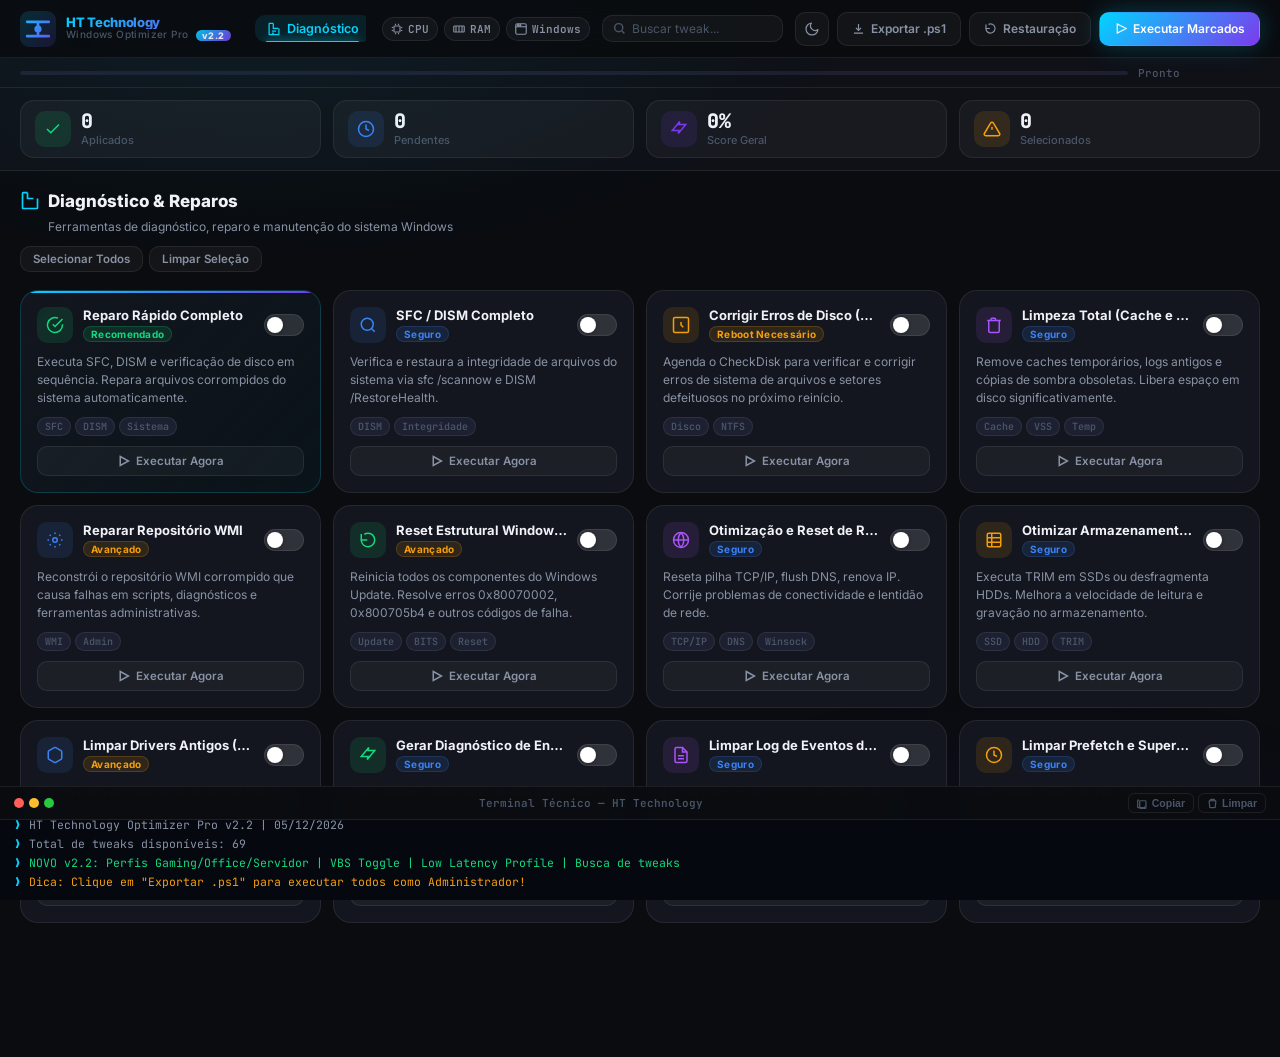
==== commit 2fea560f: "feat: v2.2 - Perfis de Otimizacao, novos tweaks Win11 2026, busca de tweaks, historico localStorage " ====
--- a/index.html
+++ b/index.html
@@ -3,9 +3,9 @@
 <head>
   <meta charset="UTF-8" />
   <meta name="viewport" content="width=device-width, initial-scale=1.0" />
-  <meta name="description" content="HT Technology - Dashboard Premium de Otimização e Tweaks para Windows 10 e 11. Performance, Privacidade, Limpeza e muito mais." />
+  <meta name="description" content="HT Technology - Dashboard Premium de Otimização e Tweaks para Windows 10 e 11. Performance, Privacidade, Limpeza e muito mais. v2.2" />
   <meta name="robots" content="noindex, nofollow" />
-  <title>HT Technology — Windows Optimizer Pro</title>
+  <title>HT Technology — Windows Optimizer Pro v2.2</title>
 
   <!-- Security: no external resources loaded. TODO(security): Add CSP meta tag if deployed as a web app -->
   <!-- Google Fonts via preload for performance -->
@@ -36,7 +36,7 @@
         </div>
         <div class="logo-text">
           <span class="logo-brand">HT Technology</span>
-          <span class="logo-sub">Windows Optimizer Pro</span>
+          <span class="logo-sub">Windows Optimizer Pro <span class="version-badge">v2.2</span></span>
         </div>
       </div>
 
@@ -73,6 +73,11 @@
           <svg viewBox="0 0 20 20" fill="none" stroke="currentColor" stroke-width="1.8"><circle cx="10" cy="10" r="3"/><path d="M10 2v2M10 16v2M2 10h2M16 10h2M4.22 4.22l1.42 1.42M14.36 14.36l1.42 1.42M4.22 15.78l1.42-1.42M14.36 5.64l1.42-1.42"/></svg>
           Sistema
         </button>
+        <button class="nav-tab" data-tab="perfis" id="tab-perfis">
+          <svg viewBox="0 0 20 20" fill="none" stroke="currentColor" stroke-width="1.8"><rect x="2" y="2" width="16" height="16" rx="3"/><path d="M7 10h6M7 6h6M7 14h4"/></svg>
+          Perfis
+          <span class="tab-new-badge">NOVO</span>
+        </button>
       </nav>
     </div>
 
@@ -90,6 +95,12 @@
           <svg viewBox="0 0 16 16" fill="none" stroke="currentColor" stroke-width="1.5" aria-hidden="true"><rect x="1" y="1" width="14" height="14" rx="2"/><path d="M1 5h14"/><circle cx="4" cy="3" r="0.8" fill="currentColor"/><circle cx="7" cy="3" r="0.8" fill="currentColor"/></svg>
           <span id="osVal">Win 11</span>
         </div>
+      </div>
+
+      <!-- Barra de busca de tweaks -->
+      <div class="search-wrap" role="search">
+        <svg viewBox="0 0 16 16" fill="none" stroke="currentColor" stroke-width="1.8" aria-hidden="true"><circle cx="7" cy="7" r="5"/><line x1="11" y1="11" x2="14" y2="14"/></svg>
+        <input type="search" class="search-input" id="tweakSearch" placeholder="Buscar tweak..." aria-label="Buscar tweaks" autocomplete="off" />
       </div>
 
       <div class="titlebar-actions">
@@ -1561,6 +1572,243 @@
       </div>
     </section>
 
+    <!-- ──────────── TAB: PERFIS ──────────── -->
+    <section class="tab-panel" id="panel-perfis" aria-labelledby="tab-perfis">
+      <div class="panel-header">
+        <h1 class="panel-title">
+          <svg viewBox="0 0 24 24" fill="none" stroke="currentColor" stroke-width="2" aria-hidden="true"><rect x="2" y="2" width="20" height="20" rx="4"/><path d="M7 12h10M7 7h10M7 17h6"/></svg>
+          Perfis de Otimização
+          <span class="badge-new-inline">NOVO v2.2</span>
+        </h1>
+        <p class="panel-desc">Aplique conjuntos predefinidos de tweaks com um clique — Gaming, Office ou Servidor</p>
+      </div>
+
+      <!-- PERFIS CARDS -->
+      <div class="profiles-grid">
+
+        <!-- GAMING -->
+        <div class="profile-card gaming-card" id="profileGaming">
+          <div class="profile-header">
+            <div class="profile-icon">
+              <svg viewBox="0 0 32 32" fill="none" stroke="currentColor" stroke-width="2"><rect x="2" y="7" width="28" height="18" rx="4"/><line x1="10" y1="16" x2="16" y2="16"/><line x1="13" y1="13" x2="13" y2="19"/><circle cx="22" cy="14" r="1.5" fill="currentColor"/><circle cx="25" cy="17" r="1.5" fill="currentColor"/></svg>
+            </div>
+            <div class="profile-info">
+              <h2 class="profile-title">Gaming Pro</h2>
+              <span class="profile-subtitle">Máximo FPS e mínima latência</span>
+            </div>
+            <div class="profile-badge">12 tweaks</div>
+          </div>
+          <p class="profile-desc">Ativa Game Mode, HAGS, Timer Resolution, desativa energy throttling, remove Xbox bloatware, otimiza prioridade de CPU e GPU. Ideal para gamers que querem cada frame possível.</p>
+          <div class="profile-tweaks">
+            <span class="ptag">Game Mode</span><span class="ptag">HAGS</span><span class="ptag">Timer 0.5ms</span><span class="ptag">CPU Priority</span><span class="ptag">VBS Toggle</span><span class="ptag">GPU Tweaks</span><span class="ptag">DirectX Cache</span><span class="ptag">Energy Throttle</span><span class="ptag">Low Latency</span><span class="ptag">FSO</span><span class="ptag">Plano Ultimate</span><span class="ptag">QoS Off</span>
+          </div>
+          <div class="profile-score">
+            <div class="score-ring" data-score="92">
+              <svg viewBox="0 0 60 60"><circle cx="30" cy="30" r="24" fill="none" stroke="rgba(255,255,255,.1)" stroke-width="5"/><circle cx="30" cy="30" r="24" fill="none" stroke="#10d97e" stroke-width="5" stroke-dasharray="138.2" stroke-dashoffset="11.1" stroke-linecap="round" transform="rotate(-90 30 30)"/></svg>
+              <span class="score-val">92</span>
+            </div>
+            <div class="score-info"><span class="score-label">Score Gaming</span><span class="score-sub">Estimado após aplicar</span></div>
+          </div>
+          <button class="btn-profile-apply" id="btnApplyGaming" data-profile="gaming">
+            <svg viewBox="0 0 16 16" fill="none" stroke="currentColor" stroke-width="2"><polygon points="3,2 14,8 3,14"/></svg>
+            Aplicar Perfil Gaming
+          </button>
+        </div>
+
+        <!-- OFFICE -->
+        <div class="profile-card office-card" id="profileOffice">
+          <div class="profile-header">
+            <div class="profile-icon">
+              <svg viewBox="0 0 32 32" fill="none" stroke="currentColor" stroke-width="2"><rect x="4" y="3" width="24" height="26" rx="2"/><line x1="9" y1="10" x2="23" y2="10"/><line x1="9" y1="15" x2="23" y2="15"/><line x1="9" y1="20" x2="17" y2="20"/></svg>
+            </div>
+            <div class="profile-info">
+              <h2 class="profile-title">Office &amp; Produtividade</h2>
+              <span class="profile-subtitle">Estabilidade e privacidade</span>
+            </div>
+            <div class="profile-badge office">10 tweaks</div>
+          </div>
+          <p class="profile-desc">Foco em privacidade, limpeza e estabilidade. Desativa telemetria, Recall AI, bloatware. Otimiza inicialização e memória sem comprometer compatibilidade de apps.</p>
+          <div class="profile-tweaks">
+            <span class="ptag">Telemetria Off</span><span class="ptag">Recall AI Off</span><span class="ptag">Bloatwares</span><span class="ptag">Startup Apps</span><span class="ptag">RAM Cache</span><span class="ptag">Visual Effects</span><span class="ptag">Dark Mode</span><span class="ptag">Taskbar Clean</span><span class="ptag">Extensions</span><span class="ptag">Ad ID Off</span>
+          </div>
+          <div class="profile-score">
+            <div class="score-ring" data-score="78">
+              <svg viewBox="0 0 60 60"><circle cx="30" cy="30" r="24" fill="none" stroke="rgba(255,255,255,.1)" stroke-width="5"/><circle cx="30" cy="30" r="24" fill="none" stroke="#3b82f6" stroke-width="5" stroke-dasharray="138.2" stroke-dashoffset="30.4" stroke-linecap="round" transform="rotate(-90 30 30)"/></svg>
+              <span class="score-val">78</span>
+            </div>
+            <div class="score-info"><span class="score-label">Score Office</span><span class="score-sub">Estimado após aplicar</span></div>
+          </div>
+          <button class="btn-profile-apply office" id="btnApplyOffice" data-profile="office">
+            <svg viewBox="0 0 16 16" fill="none" stroke="currentColor" stroke-width="2"><polygon points="3,2 14,8 3,14"/></svg>
+            Aplicar Perfil Office
+          </button>
+        </div>
+
+        <!-- SERVIDOR -->
+        <div class="profile-card server-card" id="profileServer">
+          <div class="profile-header">
+            <div class="profile-icon">
+              <svg viewBox="0 0 32 32" fill="none" stroke="currentColor" stroke-width="2"><rect x="2" y="4" width="28" height="10" rx="2"/><rect x="2" y="18" width="28" height="10" rx="2"/><circle cx="7" cy="9" r="1.5" fill="currentColor"/><circle cx="7" cy="23" r="1.5" fill="currentColor"/></svg>
+            </div>
+            <div class="profile-info">
+              <h2 class="profile-title">Servidor &amp; Headless</h2>
+              <span class="profile-subtitle">Máxima performance contínua</span>
+            </div>
+            <div class="profile-badge server">8 tweaks</div>
+          </div>
+          <p class="profile-desc">Para máquinas de trabalho 24/7 ou servidores locais. Desativa animações, hibernação, SysMain, agendamento de atualizações forçadas. Plano Ultimate Performance ativo.</p>
+          <div class="profile-tweaks">
+            <span class="ptag">Ultimate Perf</span><span class="ptag">SysMain Off</span><span class="ptag">Hibernação Off</span><span class="ptag">WU Manual</span><span class="ptag">Visual Mínimo</span><span class="ptag">RDP Config</span><span class="ptag">Energy Throttle</span><span class="ptag">TCP Tuning</span>
+          </div>
+          <div class="profile-score">
+            <div class="score-ring" data-score="85">
+              <svg viewBox="0 0 60 60"><circle cx="30" cy="30" r="24" fill="none" stroke="rgba(255,255,255,.1)" stroke-width="5"/><circle cx="30" cy="30" r="24" fill="none" stroke="#f59e0b" stroke-width="5" stroke-dasharray="138.2" stroke-dashoffset="20.7" stroke-linecap="round" transform="rotate(-90 30 30)"/></svg>
+              <span class="score-val">85</span>
+            </div>
+            <div class="score-info"><span class="score-label">Score Servidor</span><span class="score-sub">Estimado após aplicar</span></div>
+          </div>
+          <button class="btn-profile-apply server" id="btnApplyServer" data-profile="server">
+            <svg viewBox="0 0 16 16" fill="none" stroke="currentColor" stroke-width="2"><polygon points="3,2 14,8 3,14"/></svg>
+            Aplicar Perfil Servidor
+          </button>
+        </div>
+
+      </div>
+
+      <!-- NOVOS TWEAKS v2.2 -->
+      <div class="panel-header" style="margin-top:28px">
+        <h1 class="panel-title" style="font-size:15px">
+          <svg viewBox="0 0 24 24" fill="none" stroke="currentColor" stroke-width="2"><path d="M12 2l3.09 6.26L22 9.27l-5 4.87 1.18 6.88L12 17.77l-6.18 3.25L7 14.14 2 9.27l6.91-1.01L12 2z"/></svg>
+          Novos Tweaks — Windows 11 2026
+          <span class="badge-new-inline">NOVO v2.2</span>
+        </h1>
+        <p class="panel-desc">Tweaks exclusivos para as últimas builds do Windows 11 (25H2/26H2)</p>
+      </div>
+      <div class="tweaks-grid">
+
+        <article class="tweak-card featured" data-tweak="vbs_disable" data-panel="perfis">
+          <div class="tweak-header">
+            <div class="tweak-icon amber"><svg viewBox="0 0 24 24" fill="none" stroke="currentColor" stroke-width="2"><path d="M12 22s8-4 8-10V5l-8-3-8 3v7c0 6 8 10 8 10z"/><line x1="9" y1="12" x2="15" y2="12"/></svg></div>
+            <div class="tweak-meta">
+              <h2 class="tweak-title">Desativar VBS / Memory Integrity</h2>
+              <span class="tweak-badge caution">Gaming +5~20% FPS</span>
+            </div>
+            <label class="toggle-switch" aria-label="Ativar Desativação de VBS">
+              <input type="checkbox" class="tweak-toggle" data-tweak="vbs_disable" />
+              <span class="toggle-slider"></span>
+            </label>
+          </div>
+          <p class="tweak-desc">Desativa Virtualization-Based Security e Memory Integrity. Ganho de 5-20% em FPS em jogos CPU-bound. Trade-off: reduz isolamento de memória de kernel.</p>
+          <div class="tweak-tags"><span class="tag">VBS</span><span class="tag">HVCI</span><span class="tag">Gaming</span><span class="tag new-tag">NOVO</span></div>
+          <button class="tweak-run-btn" data-tweak="vbs_disable" aria-label="Desativar VBS agora">
+            <svg viewBox="0 0 16 16" fill="none" stroke="currentColor" stroke-width="2"><polygon points="3,2 14,8 3,14"/></svg>
+            Executar Agora
+          </button>
+        </article>
+
+        <article class="tweak-card" data-tweak="low_latency_profile" data-panel="perfis">
+          <div class="tweak-header">
+            <div class="tweak-icon green"><svg viewBox="0 0 24 24" fill="none" stroke="currentColor" stroke-width="2"><polyline points="22 12 18 12 15 21 9 3 6 12 2 12"/></svg></div>
+            <div class="tweak-meta">
+              <h2 class="tweak-title">Low Latency Profile (Win11 2026)</h2>
+              <span class="tweak-badge recommended">Recomendado</span>
+            </div>
+            <label class="toggle-switch" aria-label="Ativar Low Latency Profile">
+              <input type="checkbox" class="tweak-toggle" data-tweak="low_latency_profile" />
+              <span class="toggle-slider"></span>
+            </label>
+          </div>
+          <p class="tweak-desc">Habilita Low Latency Profile via ViVeTool (feature IDs 60716524, 61391826). CPU bursts de curta duração para abertura de apps e interação com shell. Sistema mais responsivo.</p>
+          <div class="tweak-tags"><span class="tag">ViVeTool</span><span class="tag">Shell</span><span class="tag">Latência</span><span class="tag new-tag">NOVO</span></div>
+          <button class="tweak-run-btn" data-tweak="low_latency_profile" aria-label="Ativar Low Latency Profile agora">
+            <svg viewBox="0 0 16 16" fill="none" stroke="currentColor" stroke-width="2"><polygon points="3,2 14,8 3,14"/></svg>
+            Executar Agora
+          </button>
+        </article>
+
+        <article class="tweak-card" data-tweak="winget_update" data-panel="perfis">
+          <div class="tweak-header">
+            <div class="tweak-icon blue"><svg viewBox="0 0 24 24" fill="none" stroke="currentColor" stroke-width="2"><path d="M21 15v4a2 2 0 01-2 2H5a2 2 0 01-2-2v-4"/><polyline points="7 10 12 15 17 10"/><line x1="12" y1="15" x2="12" y2="3"/></svg></div>
+            <div class="tweak-meta">
+              <h2 class="tweak-title">Atualizar Todos Apps via Winget</h2>
+              <span class="tweak-badge safe">Seguro</span>
+            </div>
+            <label class="toggle-switch" aria-label="Ativar Atualização via Winget">
+              <input type="checkbox" class="tweak-toggle" data-tweak="winget_update" />
+              <span class="toggle-slider"></span>
+            </label>
+          </div>
+          <p class="tweak-desc">Executa winget upgrade --all --silent para atualizar todos os aplicativos instalados de uma vez. Mantém o sistema seguro com as últimas versões.</p>
+          <div class="tweak-tags"><span class="tag">Winget</span><span class="tag">Apps</span><span class="tag">Update</span><span class="tag new-tag">NOVO</span></div>
+          <button class="tweak-run-btn" data-tweak="winget_update" aria-label="Atualizar Apps via Winget agora">
+            <svg viewBox="0 0 16 16" fill="none" stroke="currentColor" stroke-width="2"><polygon points="3,2 14,8 3,14"/></svg>
+            Executar Agora
+          </button>
+        </article>
+
+        <article class="tweak-card" data-tweak="copilot_sidebar" data-panel="perfis">
+          <div class="tweak-header">
+            <div class="tweak-icon purple"><svg viewBox="0 0 24 24" fill="none" stroke="currentColor" stroke-width="2"><circle cx="12" cy="12" r="10"/><path d="M9 9l6 6M15 9l-6 6"/></svg></div>
+            <div class="tweak-meta">
+              <h2 class="tweak-title">Desativar Copilot Sidebar (2026)</h2>
+              <span class="tweak-badge safe">Seguro</span>
+            </div>
+            <label class="toggle-switch" aria-label="Ativar Desativação do Copilot Sidebar">
+              <input type="checkbox" class="tweak-toggle" data-tweak="copilot_sidebar" />
+              <span class="toggle-slider"></span>
+            </label>
+          </div>
+          <p class="tweak-desc">Remove o botão e sidebar do Copilot da barra de tarefas usando o novo método 2026 via registro e política de grupo. Não afeta outras funcionalidades do Windows.</p>
+          <div class="tweak-tags"><span class="tag">Copilot</span><span class="tag">Sidebar</span><span class="tag">Taskbar</span><span class="tag new-tag">NOVO</span></div>
+          <button class="tweak-run-btn" data-tweak="copilot_sidebar" aria-label="Desativar Copilot Sidebar agora">
+            <svg viewBox="0 0 16 16" fill="none" stroke="currentColor" stroke-width="2"><polygon points="3,2 14,8 3,14"/></svg>
+            Executar Agora
+          </button>
+        </article>
+
+        <article class="tweak-card" data-tweak="cpu_boost" data-panel="perfis">
+          <div class="tweak-header">
+            <div class="tweak-icon green"><svg viewBox="0 0 24 24" fill="none" stroke="currentColor" stroke-width="2"><path d="M13 2L3 14h9l-1 4 10-12h-9l1-4z"/></svg></div>
+            <div class="tweak-meta">
+              <h2 class="tweak-title">CPU Boost Mode Agressivo</h2>
+              <span class="tweak-badge caution">Avançado</span>
+            </div>
+            <label class="toggle-switch" aria-label="Ativar CPU Boost Agressivo">
+              <input type="checkbox" class="tweak-toggle" data-tweak="cpu_boost" />
+              <span class="toggle-slider"></span>
+            </label>
+          </div>
+          <p class="tweak-desc">Configura CPU Boost Mode para Aggressive via powercfg. Mantém clock speeds consistentemente altos. Aumenta consumo de energia mas elimina throttling em cargas burst.</p>
+          <div class="tweak-tags"><span class="tag">CPU Boost</span><span class="tag">P-State</span><span class="tag">powercfg</span><span class="tag new-tag">NOVO</span></div>
+          <button class="tweak-run-btn" data-tweak="cpu_boost" aria-label="Ativar CPU Boost Agressivo agora">
+            <svg viewBox="0 0 16 16" fill="none" stroke="currentColor" stroke-width="2"><polygon points="3,2 14,8 3,14"/></svg>
+            Executar Agora
+          </button>
+        </article>
+
+        <article class="tweak-card" data-tweak="pagefile_auto" data-panel="perfis">
+          <div class="tweak-header">
+            <div class="tweak-icon amber"><svg viewBox="0 0 24 24" fill="none" stroke="currentColor" stroke-width="2"><rect x="1" y="4" width="22" height="16" rx="2"/><line x1="1" y1="10" x2="23" y2="10"/></svg></div>
+            <div class="tweak-meta">
+              <h2 class="tweak-title">Otimizar PageFile Automaticamente</h2>
+              <span class="tweak-badge safe">Seguro</span>
+            </div>
+            <label class="toggle-switch" aria-label="Ativar Otimização de PageFile">
+              <input type="checkbox" class="tweak-toggle" data-tweak="pagefile_auto" />
+              <span class="toggle-slider"></span>
+            </label>
+          </div>
+          <p class="tweak-desc">Configura PageFile para tamanho gerenciado automaticamente pelo sistema. Previne crashes por falta de memória virtual e melhora estabilidade geral.</p>
+          <div class="tweak-tags"><span class="tag">PageFile</span><span class="tag">RAM Virtual</span><span class="tag">Estabilidade</span><span class="tag new-tag">NOVO</span></div>
+          <button class="tweak-run-btn" data-tweak="pagefile_auto" aria-label="Otimizar PageFile agora">
+            <svg viewBox="0 0 16 16" fill="none" stroke="currentColor" stroke-width="2"><polygon points="3,2 14,8 3,14"/></svg>
+            Executar Agora
+          </button>
+        </article>
+
+      </div>
+    </section>
+
   </main>
 
   <!-- ═══════════════════════════════ TERMINAL LOG ═══════════════════════════════ -->
@@ -1584,9 +1832,9 @@
       </div>
     </div>
     <div class="terminal-body" id="terminalLog" role="log" aria-live="polite" aria-label="Log de execução">
-      <div class="term-line"><span class="term-prompt">❯</span> <span class="term-text info">HT Technology Windows Optimizer Pro — Iniciado em 19/06/2026</span></div>
-      <div class="term-line"><span class="term-prompt">❯</span> <span class="term-text success">Sistema pronto. Selecione os tweaks desejados e clique em Executar.</span></div>
-      <div class="term-line"><span class="term-prompt">❯</span> <span class="term-text warn">AVISO: Sempre crie um Ponto de Restauração antes de aplicar tweaks.</span></div>
+      <div class="term-line"><span class="term-prompt">❯</span> <span class="term-text info">HT Technology Windows Optimizer Pro v2.2 — Iniciado em 19/06/2026</span></div>
+      <div class="term-line"><span class="term-prompt">❯</span> <span class="term-text success">v2.2 — Perfis de otimização, VBS Toggle, Low Latency Profile, busca de tweaks.</span></div>
+      <div class="term-line"><span class="term-prompt">❯</span> <span class="term-text warn">AVISO: Sempre crie um Ponto de Restauração antes de aplicar tweaks avançados.</span></div>
     </div>
   </footer>
 
--- a/style.css
+++ b/style.css
@@ -1226,3 +1226,285 @@
 .btn-theme-icon.switching .icon-sun {
   animation: themeSwitch .45s var(--ease-spring);
 }
+
+/* ══════════════════════════════════════════
+   v2.2 — VERSION BADGE
+══════════════════════════════════════════ */
+.version-badge {
+  display: inline-flex;
+  align-items: center;
+  padding: 1px 6px;
+  border-radius: var(--r-full);
+  background: var(--grad-primary);
+  color: #fff;
+  font-size: 9px;
+  font-weight: 800;
+  letter-spacing: .5px;
+  margin-left: 4px;
+  vertical-align: middle;
+  opacity: .9;
+}
+
+/* ══════════════════════════════════════════
+   v2.2 — SEARCH BAR
+══════════════════════════════════════════ */
+.search-wrap {
+  display: flex;
+  align-items: center;
+  gap: 6px;
+  padding: 5px 10px;
+  border-radius: var(--r-md);
+  border: 1px solid var(--border);
+  background: var(--bg-glass);
+  transition: all .2s var(--ease-out);
+}
+.search-wrap:focus-within {
+  border-color: var(--border-active);
+  background: var(--bg-input);
+  box-shadow: 0 0 12px rgba(0,212,255,.1);
+}
+.search-wrap svg {
+  width: 13px;
+  height: 13px;
+  color: var(--text-muted);
+  flex-shrink: 0;
+}
+.search-input {
+  border: none;
+  background: transparent;
+  color: var(--text-primary);
+  font-family: var(--font-sans);
+  font-size: 12px;
+  width: 140px;
+  outline: none;
+}
+.search-input::placeholder { color: var(--text-muted); }
+.search-input::-webkit-search-cancel-button { display: none; }
+
+/* ══════════════════════════════════════════
+   v2.2 — TAB NEW BADGE
+══════════════════════════════════════════ */
+.tab-new-badge {
+  display: inline-flex;
+  align-items: center;
+  padding: 1px 5px;
+  border-radius: var(--r-full);
+  background: linear-gradient(135deg, #10d97e, #059669);
+  color: #fff;
+  font-size: 8px;
+  font-weight: 800;
+  letter-spacing: .4px;
+  margin-left: 3px;
+  animation: pulse-badge 2s infinite;
+}
+@keyframes pulse-badge {
+  0%, 100% { opacity: 1; }
+  50% { opacity: .65; }
+}
+
+/* Inline badge for panel titles */
+.badge-new-inline {
+  display: inline-flex;
+  align-items: center;
+  padding: 2px 8px;
+  border-radius: var(--r-full);
+  background: linear-gradient(135deg, #10d97e 0%, #059669 100%);
+  color: #fff;
+  font-size: 10px;
+  font-weight: 800;
+  letter-spacing: .4px;
+  margin-left: 8px;
+  vertical-align: middle;
+}
+
+/* NEW tag on tweak cards */
+.tag.new-tag {
+  background: linear-gradient(135deg, rgba(16,217,126,.15), rgba(5,150,105,.1));
+  border-color: rgba(16,217,126,.35);
+  color: var(--ht-green);
+  font-weight: 700;
+}
+
+/* ══════════════════════════════════════════
+   v2.2 — PROFILES GRID
+══════════════════════════════════════════ */
+.profiles-grid {
+  display: grid;
+  grid-template-columns: repeat(auto-fill, minmax(340px, 1fr));
+  gap: 16px;
+  margin-bottom: 8px;
+}
+
+.profile-card {
+  background: var(--bg-card);
+  border: 1px solid var(--border);
+  border-radius: var(--r-xl);
+  padding: 20px;
+  display: flex;
+  flex-direction: column;
+  gap: 14px;
+  transition: all .25s var(--ease-out);
+  position: relative;
+  overflow: hidden;
+}
+.profile-card::before {
+  content: '';
+  position: absolute;
+  top: 0; left: 0; right: 0;
+  height: 3px;
+}
+.gaming-card::before  { background: linear-gradient(90deg, #10d97e, #00d4ff); }
+.office-card::before  { background: linear-gradient(90deg, #3b82f6, #7c3aed); }
+.server-card::before  { background: linear-gradient(90deg, #f59e0b, #ef4444); }
+.profile-card:hover {
+  transform: translateY(-3px);
+  box-shadow: var(--shadow-lg);
+  border-color: var(--border-hover);
+}
+.gaming-card:hover  { box-shadow: 0 8px 32px rgba(16,217,126,.15); }
+.office-card:hover  { box-shadow: 0 8px 32px rgba(59,130,246,.15); }
+.server-card:hover  { box-shadow: 0 8px 32px rgba(245,158,11,.15); }
+
+.profile-header {
+  display: flex;
+  align-items: center;
+  gap: 12px;
+}
+.profile-icon {
+  width: 48px;
+  height: 48px;
+  border-radius: var(--r-lg);
+  display: flex;
+  align-items: center;
+  justify-content: center;
+  flex-shrink: 0;
+}
+.gaming-card .profile-icon { background: rgba(16,217,126,.12); color: var(--ht-green); }
+.office-card .profile-icon  { background: rgba(59,130,246,.12); color: var(--ht-blue); }
+.server-card .profile-icon  { background: rgba(245,158,11,.12); color: var(--ht-amber); }
+.profile-icon svg { width: 28px; height: 28px; }
+
+.profile-info { flex: 1; }
+.profile-title {
+  font-size: 15px;
+  font-weight: 800;
+  color: var(--text-primary);
+  line-height: 1.2;
+}
+.profile-subtitle {
+  font-size: 11px;
+  color: var(--text-muted);
+  font-weight: 500;
+  display: block;
+  margin-top: 2px;
+}
+
+.profile-badge {
+  padding: 4px 10px;
+  border-radius: var(--r-full);
+  font-size: 11px;
+  font-weight: 700;
+  background: rgba(16,217,126,.12);
+  color: var(--ht-green);
+  border: 1px solid rgba(16,217,126,.2);
+  flex-shrink: 0;
+}
+.profile-badge.office { background: rgba(59,130,246,.12); color: var(--ht-blue); border-color: rgba(59,130,246,.2); }
+.profile-badge.server { background: rgba(245,158,11,.12); color: var(--ht-amber); border-color: rgba(245,158,11,.2); }
+
+.profile-desc {
+  font-size: 12px;
+  color: var(--text-secondary);
+  line-height: 1.5;
+}
+
+.profile-tweaks {
+  display: flex;
+  flex-wrap: wrap;
+  gap: 4px;
+}
+.ptag {
+  padding: 2px 8px;
+  border-radius: var(--r-full);
+  background: var(--bg-elevated);
+  border: 1px solid var(--border);
+  font-size: 10px;
+  font-weight: 600;
+  color: var(--text-muted);
+  font-family: var(--font-mono);
+}
+
+/* Score Ring */
+.profile-score {
+  display: flex;
+  align-items: center;
+  gap: 12px;
+  padding: 10px;
+  border-radius: var(--r-md);
+  background: var(--bg-glass);
+  border: 1px solid var(--border);
+}
+.score-ring {
+  position: relative;
+  width: 52px;
+  height: 52px;
+  flex-shrink: 0;
+}
+.score-ring svg {
+  width: 52px;
+  height: 52px;
+}
+.score-val {
+  position: absolute;
+  top: 50%;
+  left: 50%;
+  transform: translate(-50%, -50%);
+  font-size: 13px;
+  font-weight: 800;
+  color: var(--text-primary);
+  font-family: var(--font-mono);
+}
+.score-info { display: flex; flex-direction: column; }
+.score-label {
+  font-size: 12px;
+  font-weight: 700;
+  color: var(--text-primary);
+}
+.score-sub {
+  font-size: 10px;
+  color: var(--text-muted);
+  margin-top: 1px;
+}
+
+/* Profile apply buttons */
+.btn-profile-apply {
+  display: flex;
+  align-items: center;
+  justify-content: center;
+  gap: 8px;
+  padding: 10px 16px;
+  border-radius: var(--r-md);
+  border: none;
+  background: linear-gradient(135deg, #10d97e 0%, #059669 100%);
+  color: #fff;
+  font-family: var(--font-sans);
+  font-size: 13px;
+  font-weight: 700;
+  cursor: pointer;
+  transition: all .2s var(--ease-out);
+  box-shadow: 0 0 20px rgba(16,217,126,.25);
+}
+.btn-profile-apply.office {
+  background: linear-gradient(135deg, #3b82f6 0%, #7c3aed 100%);
+  box-shadow: 0 0 20px rgba(59,130,246,.25);
+}
+.btn-profile-apply.server {
+  background: linear-gradient(135deg, #f59e0b 0%, #ef4444 100%);
+  box-shadow: 0 0 20px rgba(245,158,11,.25);
+}
+.btn-profile-apply svg { width: 14px; height: 14px; }
+.btn-profile-apply:hover {
+  transform: translateY(-2px);
+  filter: brightness(1.1);
+}
+.btn-profile-apply:active { transform: translateY(0); }
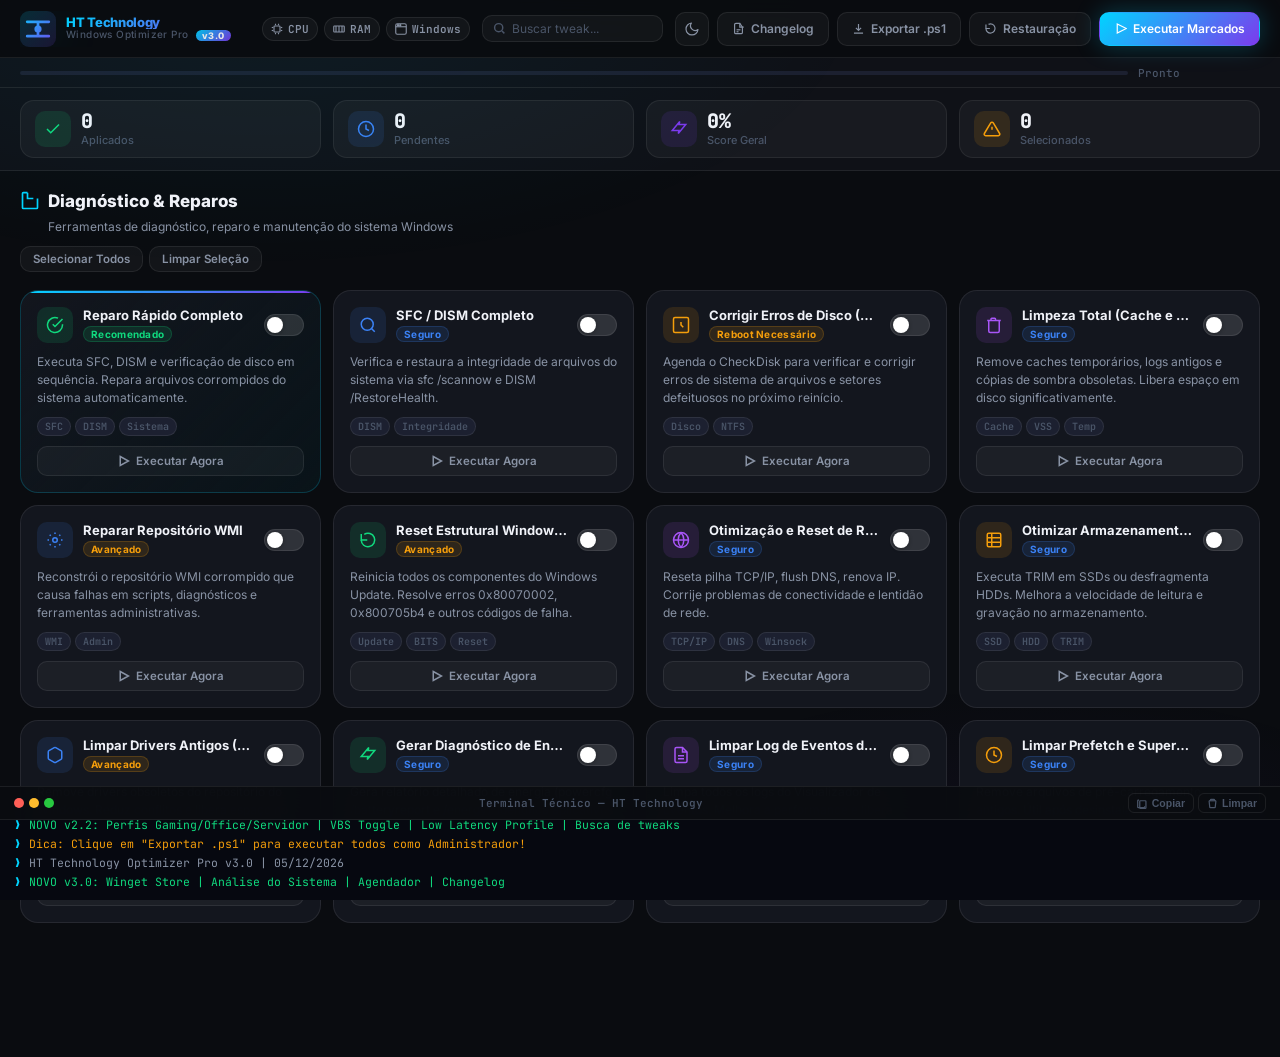
==== commit 6eadf780: "feat: v3.0 - Winget Store, Analise do Sistema, Agendador, Changelog interativo - NOVO: Winget Store " ====
--- a/index.html
+++ b/index.html
@@ -3,9 +3,9 @@
 <head>
   <meta charset="UTF-8" />
   <meta name="viewport" content="width=device-width, initial-scale=1.0" />
-  <meta name="description" content="HT Technology - Dashboard Premium de Otimização e Tweaks para Windows 10 e 11. Performance, Privacidade, Limpeza e muito mais. v2.2" />
+  <meta name="description" content="HT Technology - Dashboard Premium de Otimização e Tweaks para Windows 10 e 11. Performance, Privacidade, Limpeza e muito mais. v3.0" />
   <meta name="robots" content="noindex, nofollow" />
-  <title>HT Technology — Windows Optimizer Pro v2.2</title>
+  <title>HT Technology — Windows Optimizer Pro v3.0</title>
 
   <!-- Security: no external resources loaded. TODO(security): Add CSP meta tag if deployed as a web app -->
   <!-- Google Fonts via preload for performance -->
@@ -36,7 +36,7 @@
         </div>
         <div class="logo-text">
           <span class="logo-brand">HT Technology</span>
-          <span class="logo-sub">Windows Optimizer Pro <span class="version-badge">v2.2</span></span>
+          <span class="logo-sub">Windows Optimizer Pro <span class="version-badge">v3.0</span></span>
         </div>
       </div>
 
@@ -78,6 +78,21 @@
           Perfis
           <span class="tab-new-badge">NOVO</span>
         </button>
+        <button class="nav-tab" data-tab="winget" id="tab-winget">
+          <svg viewBox="0 0 20 20" fill="none" stroke="currentColor" stroke-width="1.8"><rect x="2" y="3" width="16" height="14" rx="2"/><path d="M6 10l3 3 5-5"/></svg>
+          Winget Store
+          <span class="tab-new-badge v3">v3.0</span>
+        </button>
+        <button class="nav-tab" data-tab="analise" id="tab-analise">
+          <svg viewBox="0 0 20 20" fill="none" stroke="currentColor" stroke-width="1.8"><path d="M2 16l4-6 4 4 4-8 4 6"/></svg>
+          Análise
+          <span class="tab-new-badge v3">v3.0</span>
+        </button>
+        <button class="nav-tab" data-tab="agendador" id="tab-agendador">
+          <svg viewBox="0 0 20 20" fill="none" stroke="currentColor" stroke-width="1.8"><rect x="2" y="3" width="16" height="15" rx="2"/><path d="M14 1v4M6 1v4M2 8h16"/></svg>
+          Agendador
+          <span class="tab-new-badge v3">v3.0</span>
+        </button>
       </nav>
     </div>
 
@@ -126,7 +141,10 @@
           </svg>
         </button>
 
-        <!-- Exportar script PowerShell -->
+        <button class="action-btn" id="btnChangelog" title="Ver changelog de versões" aria-label="Ver changelog">
+          <svg viewBox="0 0 20 20" fill="none" stroke="currentColor" stroke-width="1.8" aria-hidden="true"><path d="M12 2H6a2 2 0 00-2 2v12a2 2 0 002 2h8a2 2 0 002-2V8z"/><polyline points="12 2 12 8 18 8"/><line x1="7" y1="12" x2="13" y2="12"/><line x1="7" y1="15" x2="10" y2="15"/></svg>
+          Changelog
+        </button>
         <button class="action-btn" id="btnExport"
           title="Exportar tweaks selecionados como script .ps1"
           aria-label="Exportar script PowerShell">
@@ -1809,6 +1827,308 @@
       </div>
     </section>
 
+    <!-- ──────────── TAB: WINGET STORE (v3.0) ──────────── -->
+    <section class="tab-panel" id="panel-winget" aria-labelledby="tab-winget">
+      <div class="panel-header">
+        <h1 class="panel-title">
+          <svg viewBox="0 0 24 24" fill="none" stroke="currentColor" stroke-width="2" aria-hidden="true"><rect x="2" y="3" width="20" height="14" rx="2"/><path d="M8 21h8M12 17v4M6 11l3 3 5-5"/></svg>
+          Winget Store
+          <span class="badge-new-inline" style="background: linear-gradient(135deg,#7c3aed,#00d4ff)">v3.0</span>
+        </h1>
+        <p class="panel-desc">Instale os melhores aplicativos do Windows com 1 clique via Windows Package Manager (winget)</p>
+      </div>
+
+      <div class="winget-categories">
+
+        <!-- Categoria: Navegadores -->
+        <div class="winget-category">
+          <h3 class="wincat-title">
+            <svg viewBox="0 0 20 20" fill="none" stroke="currentColor" stroke-width="1.8"><circle cx="10" cy="10" r="8"/><line x1="2" y1="10" x2="18" y2="10"/><path d="M10 2a15 15 0 010 16M10 2a15 15 0 000 16"/></svg>
+            Navegadores
+          </h3>
+          <div class="winget-apps">
+            <div class="winapp-card" data-pkg="Google.Chrome">
+              <div class="winapp-icon" style="background:rgba(59,130,246,.12);color:#3b82f6">
+                <svg viewBox="0 0 24 24" fill="none" stroke="currentColor" stroke-width="2"><circle cx="12" cy="12" r="10"/><circle cx="12" cy="12" r="4"/></svg>
+              </div>
+              <div class="winapp-info"><span class="winapp-name">Google Chrome</span><span class="winapp-pkg">Google.Chrome</span></div>
+              <button class="btn-winget-install" data-pkg="Google.Chrome" aria-label="Instalar Google Chrome">Instalar</button>
+            </div>
+            <div class="winapp-card" data-pkg="Mozilla.Firefox">
+              <div class="winapp-icon" style="background:rgba(245,158,11,.12);color:#f59e0b">
+                <svg viewBox="0 0 24 24" fill="none" stroke="currentColor" stroke-width="2"><circle cx="12" cy="12" r="10"/><path d="M12 2v4M12 18v4M4.93 4.93l2.83 2.83M16.24 16.24l2.83 2.83"/></svg>
+              </div>
+              <div class="winapp-info"><span class="winapp-name">Firefox</span><span class="winapp-pkg">Mozilla.Firefox</span></div>
+              <button class="btn-winget-install" data-pkg="Mozilla.Firefox" aria-label="Instalar Firefox">Instalar</button>
+            </div>
+            <div class="winapp-card" data-pkg="Brave.Brave">
+              <div class="winapp-icon" style="background:rgba(239,68,68,.12);color:#ef4444">
+                <svg viewBox="0 0 24 24" fill="none" stroke="currentColor" stroke-width="2"><path d="M12 2l2.4 7.4H22l-6.2 4.5 2.4 7.4L12 17l-6.2 4.3 2.4-7.4L2 9.4h7.6z"/></svg>
+              </div>
+              <div class="winapp-info"><span class="winapp-name">Brave</span><span class="winapp-pkg">Brave.Brave</span></div>
+              <button class="btn-winget-install" data-pkg="Brave.Brave" aria-label="Instalar Brave">Instalar</button>
+            </div>
+          </div>
+        </div>
+
+        <!-- Categoria: Desenvolvimento -->
+        <div class="winget-category">
+          <h3 class="wincat-title">
+            <svg viewBox="0 0 20 20" fill="none" stroke="currentColor" stroke-width="1.8"><polyline points="16 18 22 12 16 6"/><polyline points="8 6 2 12 8 18"/></svg>
+            Desenvolvimento
+          </h3>
+          <div class="winget-apps">
+            <div class="winapp-card" data-pkg="Microsoft.VisualStudioCode">
+              <div class="winapp-icon" style="background:rgba(59,130,246,.12);color:#3b82f6">
+                <svg viewBox="0 0 24 24" fill="none" stroke="currentColor" stroke-width="2"><rect x="3" y="3" width="18" height="18" rx="2"/><polyline points="9 10 4 15 9 20"/><line x1="15" y1="4" x2="15" y2="20"/></svg>
+              </div>
+              <div class="winapp-info"><span class="winapp-name">VS Code</span><span class="winapp-pkg">Microsoft.VisualStudioCode</span></div>
+              <button class="btn-winget-install" data-pkg="Microsoft.VisualStudioCode" aria-label="Instalar VS Code">Instalar</button>
+            </div>
+            <div class="winapp-card" data-pkg="Git.Git">
+              <div class="winapp-icon" style="background:rgba(239,68,68,.12);color:#ef4444">
+                <svg viewBox="0 0 24 24" fill="none" stroke="currentColor" stroke-width="2"><circle cx="18" cy="18" r="3"/><circle cx="6" cy="6" r="3"/><path d="M13 6h3a2 2 0 012 2v7"/><line x1="6" y1="9" x2="6" y2="21"/></svg>
+              </div>
+              <div class="winapp-info"><span class="winapp-name">Git</span><span class="winapp-pkg">Git.Git</span></div>
+              <button class="btn-winget-install" data-pkg="Git.Git" aria-label="Instalar Git">Instalar</button>
+            </div>
+            <div class="winapp-card" data-pkg="Python.Python.3.12">
+              <div class="winapp-icon" style="background:rgba(16,217,126,.12);color:#10d97e">
+                <svg viewBox="0 0 24 24" fill="none" stroke="currentColor" stroke-width="2"><path d="M12 2C8.13 2 5 5.13 5 9v3h14V9c0-3.87-3.13-7-7-7z"/><path d="M5 12v3c0 3.87 3.13 7 7 7s7-3.13 7-7v-3"/></svg>
+              </div>
+              <div class="winapp-info"><span class="winapp-name">Python 3.12</span><span class="winapp-pkg">Python.Python.3.12</span></div>
+              <button class="btn-winget-install" data-pkg="Python.Python.3.12" aria-label="Instalar Python">Instalar</button>
+            </div>
+            <div class="winapp-card" data-pkg="Nodejs.Nodejs">
+              <div class="winapp-icon" style="background:rgba(16,217,126,.12);color:#10d97e">
+                <svg viewBox="0 0 24 24" fill="none" stroke="currentColor" stroke-width="2"><polygon points="12 2 22 8 22 16 12 22 2 16 2 8"/></svg>
+              </div>
+              <div class="winapp-info"><span class="winapp-name">Node.js LTS</span><span class="winapp-pkg">Nodejs.Nodejs</span></div>
+              <button class="btn-winget-install" data-pkg="Nodejs.Nodejs" aria-label="Instalar Node.js">Instalar</button>
+            </div>
+          </div>
+        </div>
+
+        <!-- Categoria: Utilidades -->
+        <div class="winget-category">
+          <h3 class="wincat-title">
+            <svg viewBox="0 0 20 20" fill="none" stroke="currentColor" stroke-width="1.8"><circle cx="10" cy="10" r="3"/><path d="M10 1v3M10 16v3M1 10h3M16 10h3M3.5 3.5l2.1 2.1M14.4 14.4l2.1 2.1M3.5 16.5l2.1-2.1M14.4 5.6l2.1-2.1"/></svg>
+            Utilidades
+          </h3>
+          <div class="winget-apps">
+            <div class="winapp-card" data-pkg="7zip.7zip">
+              <div class="winapp-icon" style="background:rgba(124,58,237,.12);color:#7c3aed">
+                <svg viewBox="0 0 24 24" fill="none" stroke="currentColor" stroke-width="2"><path d="M21 15v4a2 2 0 01-2 2H5a2 2 0 01-2-2v-4"/><polyline points="7 10 12 15 17 10"/><line x1="12" y1="15" x2="12" y2="3"/></svg>
+              </div>
+              <div class="winapp-info"><span class="winapp-name">7-Zip</span><span class="winapp-pkg">7zip.7zip</span></div>
+              <button class="btn-winget-install" data-pkg="7zip.7zip" aria-label="Instalar 7-Zip">Instalar</button>
+            </div>
+            <div class="winapp-card" data-pkg="Notepad++.Notepad++">
+              <div class="winapp-icon" style="background:rgba(16,217,126,.12);color:#10d97e">
+                <svg viewBox="0 0 24 24" fill="none" stroke="currentColor" stroke-width="2"><path d="M14 2H6a2 2 0 00-2 2v16a2 2 0 002 2h12a2 2 0 002-2V8z"/><line x1="16" y1="13" x2="8" y2="13"/><line x1="16" y1="17" x2="8" y2="17"/></svg>
+              </div>
+              <div class="winapp-info"><span class="winapp-name">Notepad++</span><span class="winapp-pkg">Notepad++.Notepad++</span></div>
+              <button class="btn-winget-install" data-pkg="Notepad++.Notepad++" aria-label="Instalar Notepad++">Instalar</button>
+            </div>
+            <div class="winapp-card" data-pkg="VideoLAN.VLC">
+              <div class="winapp-icon" style="background:rgba(245,158,11,.12);color:#f59e0b">
+                <svg viewBox="0 0 24 24" fill="none" stroke="currentColor" stroke-width="2"><polygon points="5 3 19 12 5 21 5 3"/></svg>
+              </div>
+              <div class="winapp-info"><span class="winapp-name">VLC</span><span class="winapp-pkg">VideoLAN.VLC</span></div>
+              <button class="btn-winget-install" data-pkg="VideoLAN.VLC" aria-label="Instalar VLC">Instalar</button>
+            </div>
+            <div class="winapp-card" data-pkg="Rufus.Rufus">
+              <div class="winapp-icon" style="background:rgba(0,212,255,.12);color:#00d4ff">
+                <svg viewBox="0 0 24 24" fill="none" stroke="currentColor" stroke-width="2"><rect x="6" y="2" width="12" height="20" rx="2"/><line x1="12" y1="17" x2="12" y2="17"/></svg>
+              </div>
+              <div class="winapp-info"><span class="winapp-name">Rufus</span><span class="winapp-pkg">Rufus.Rufus</span></div>
+              <button class="btn-winget-install" data-pkg="Rufus.Rufus" aria-label="Instalar Rufus">Instalar</button>
+            </div>
+          </div>
+        </div>
+
+        <!-- Categoria: Gaming -->
+        <div class="winget-category">
+          <h3 class="wincat-title">
+            <svg viewBox="0 0 20 20" fill="none" stroke="currentColor" stroke-width="1.8"><rect x="2" y="5" width="16" height="11" rx="2"/><line x1="8" y1="10" x2="12" y2="10"/><line x1="10" y1="8" x2="10" y2="12"/><circle cx="15" cy="9.5" r="0.8" fill="currentColor"/></svg>
+            Gaming
+          </h3>
+          <div class="winget-apps">
+            <div class="winapp-card" data-pkg="Valve.Steam">
+              <div class="winapp-icon" style="background:rgba(59,130,246,.12);color:#3b82f6">
+                <svg viewBox="0 0 24 24" fill="none" stroke="currentColor" stroke-width="2"><circle cx="12" cy="12" r="10"/><path d="M12 8v4l3 3"/></svg>
+              </div>
+              <div class="winapp-info"><span class="winapp-name">Steam</span><span class="winapp-pkg">Valve.Steam</span></div>
+              <button class="btn-winget-install" data-pkg="Valve.Steam" aria-label="Instalar Steam">Instalar</button>
+            </div>
+            <div class="winapp-card" data-pkg="Discord.Discord">
+              <div class="winapp-icon" style="background:rgba(124,58,237,.12);color:#7c3aed">
+                <svg viewBox="0 0 24 24" fill="none" stroke="currentColor" stroke-width="2"><path d="M20.317 4.37a19.791 19.791 0 00-4.885-1.515"/><path d="M8.62 5.185A19.842 19.842 0 004.583 4.37"/></svg>
+              </div>
+              <div class="winapp-info"><span class="winapp-name">Discord</span><span class="winapp-pkg">Discord.Discord</span></div>
+              <button class="btn-winget-install" data-pkg="Discord.Discord" aria-label="Instalar Discord">Instalar</button>
+            </div>
+          </div>
+        </div>
+
+      </div>
+    </section>
+
+    <!-- ──────────── TAB: ANÁLISE DO SISTEMA (v3.0) ──────────── -->
+    <section class="tab-panel" id="panel-analise" aria-labelledby="tab-analise">
+      <div class="panel-header">
+        <h1 class="panel-title">
+          <svg viewBox="0 0 24 24" fill="none" stroke="currentColor" stroke-width="2" aria-hidden="true"><path d="M2 18l4-8 4 6 4-10 4 6"/></svg>
+          Análise do Sistema
+          <span class="badge-new-inline" style="background: linear-gradient(135deg,#7c3aed,#00d4ff)">v3.0</span>
+        </h1>
+        <p class="panel-desc">Scanner de saúde do sistema com score visual e recomendações personalizadas</p>
+      </div>
+
+      <div class="analysis-dashboard">
+        <!-- Score Geral -->
+        <div class="analysis-score-card">
+          <div class="big-score-ring" id="sysHealthRing">
+            <svg viewBox="0 0 120 120" width="120" height="120">
+              <circle cx="60" cy="60" r="50" fill="none" stroke="rgba(255,255,255,.08)" stroke-width="10"/>
+              <circle cx="60" cy="60" r="50" fill="none" stroke="url(#healthGrad)" stroke-width="10"
+                stroke-dasharray="314.16" stroke-dashoffset="94" stroke-linecap="round"
+                transform="rotate(-90 60 60)" id="healthCircle"/>
+              <defs>
+                <linearGradient id="healthGrad" x1="0" y1="0" x2="1" y2="1">
+                  <stop offset="0%" stop-color="#10d97e"/>
+                  <stop offset="100%" stop-color="#00d4ff"/>
+                </linearGradient>
+              </defs>
+            </svg>
+            <div class="big-score-val">
+              <span id="healthScore">70</span>
+              <span class="big-score-label">Score</span>
+            </div>
+          </div>
+          <div class="analysis-score-info">
+            <h2 class="analysis-title">Saúde Geral do Sistema</h2>
+            <p class="analysis-sub">Baseado nos tweaks aplicados e diagnósticos</p>
+            <button class="btn-run-analysis" id="btnRunAnalysis">
+              <svg viewBox="0 0 16 16" fill="none" stroke="currentColor" stroke-width="2"><polygon points="3,2 14,8 3,14"/></svg>
+              Analisar Agora
+            </button>
+          </div>
+        </div>
+
+        <!-- Categorias de Saúde -->
+        <div class="analysis-categories">
+          <div class="analysis-cat">
+            <div class="analysis-cat-header">
+              <span class="analysis-cat-icon green"><svg viewBox="0 0 16 16" fill="none" stroke="currentColor" stroke-width="2"><path d="M13 2L3 14h9l-1 4 10-12h-9l1-4z"/></svg></span>
+              <span class="analysis-cat-label">Performance</span>
+              <span class="analysis-cat-score" id="catScorePerf" style="color:var(--ht-green)">85%</span>
+            </div>
+            <div class="analysis-bar"><div class="analysis-bar-fill green" style="width:85%"></div></div>
+            <p class="analysis-rec" id="recPerf">Tweaks de performance bem aplicados. Considere ativar o plano Ultimate Performance.</p>
+          </div>
+          <div class="analysis-cat">
+            <div class="analysis-cat-header">
+              <span class="analysis-cat-icon blue"><svg viewBox="0 0 16 16" fill="none" stroke="currentColor" stroke-width="2"><path d="M8 2L2 6v5c0 4 3 7 6 8 3-1 6-4 6-8V6z"/></svg></span>
+              <span class="analysis-cat-label">Privacidade</span>
+              <span class="analysis-cat-score" id="catScorePriv" style="color:var(--ht-blue)">60%</span>
+            </div>
+            <div class="analysis-bar"><div class="analysis-bar-fill blue" style="width:60%"></div></div>
+            <p class="analysis-rec" id="recPriv">Telemetria parcialmente desativada. Recomendamos desativar Recall AI e ID de Anúncios.</p>
+          </div>
+          <div class="analysis-cat">
+            <div class="analysis-cat-header">
+              <span class="analysis-cat-icon amber"><svg viewBox="0 0 16 16" fill="none" stroke="currentColor" stroke-width="2"><polyline points="3 6 5 6 13 6"/><path d="M11 6V4a1 1 0 00-1-1H6a1 1 0 00-1 1v2M13 6l-1 8a1 1 0 01-1 1H5a1 1 0 01-1-1L3 6"/></svg></span>
+              <span class="analysis-cat-label">Limpeza</span>
+              <span class="analysis-cat-score" id="catScoreClean" style="color:var(--ht-amber)">45%</span>
+            </div>
+            <div class="analysis-bar"><div class="analysis-bar-fill amber" style="width:45%"></div></div>
+            <p class="analysis-rec" id="recClean">Há arquivos temporários acumulados. Execute a limpeza profunda e esvazie a lixeira.</p>
+          </div>
+          <div class="analysis-cat">
+            <div class="analysis-cat-header">
+              <span class="analysis-cat-icon purple"><svg viewBox="0 0 16 16" fill="none" stroke="currentColor" stroke-width="2"><rect x="2" y="6" width="12" height="9" rx="1"/><path d="M5 6V4a3 3 0 016 0v2"/></svg></span>
+              <span class="analysis-cat-label">Segurança</span>
+              <span class="analysis-cat-score" id="catScoreSec" style="color:var(--ht-purple)">75%</span>
+            </div>
+            <div class="analysis-bar"><div class="analysis-bar-fill purple" style="width:75%"></div></div>
+            <p class="analysis-rec" id="recSec">Exploit Protection ativo. Considere desativar RDP se não usar acesso remoto.</p>
+          </div>
+        </div>
+      </div>
+    </section>
+
+    <!-- ──────────── TAB: AGENDADOR (v3.0) ──────────── -->
+    <section class="tab-panel" id="panel-agendador" aria-labelledby="tab-agendador">
+      <div class="panel-header">
+        <h1 class="panel-title">
+          <svg viewBox="0 0 24 24" fill="none" stroke="currentColor" stroke-width="2" aria-hidden="true"><rect x="3" y="4" width="18" height="18" rx="2"/><line x1="16" y1="2" x2="16" y2="6"/><line x1="8" y1="2" x2="8" y2="6"/><line x1="3" y1="10" x2="21" y2="10"/></svg>
+          Agendador de Limpeza
+          <span class="badge-new-inline" style="background: linear-gradient(135deg,#7c3aed,#00d4ff)">v3.0</span>
+        </h1>
+        <p class="panel-desc">Configure limpezas automáticas periódicas para manter seu sistema sempre otimizado</p>
+      </div>
+
+      <div class="scheduler-grid">
+
+        <div class="scheduler-card active-schedule">
+          <div class="sched-header">
+            <svg viewBox="0 0 24 24" fill="none" stroke="currentColor" stroke-width="2"><path d="M12 22s8-4 8-10V5l-8-3-8 3v7c0 6 8 10 8 10z"/></svg>
+            <h3>Limpeza Semanal Automática</h3>
+            <span class="sched-status active">Ativo</span>
+          </div>
+          <p class="sched-desc">Toda Segunda-feira às 03:00 — Limpa %TEMP%, lixeira, cache de navegadores e logs de eventos automaticamente.</p>
+          <div class="sched-tweaks"><span class="ptag">Temp Files</span><span class="ptag">Lixeira</span><span class="ptag">Browser Cache</span><span class="ptag">Event Log</span></div>
+          <div class="sched-footer">
+            <span class="sched-next">Próxima execução: Segunda-feira, 03:00</span>
+            <button class="btn-sched-toggle active" id="btnToggleSched1">Desativar</button>
+          </div>
+        </div>
+
+        <div class="scheduler-card">
+          <div class="sched-header">
+            <svg viewBox="0 0 24 24" fill="none" stroke="currentColor" stroke-width="2"><path d="M13 2L3 14h9l-1 4 10-12h-9l1-4z"/></svg>
+            <h3>Otimização Mensal</h3>
+            <span class="sched-status">Inativo</span>
+          </div>
+          <p class="sched-desc">Todo dia 1 do mês às 02:00 — Executa TRIM/Defrag, compacta WinSxS, atualiza Defender e limpa cache de shaders.</p>
+          <div class="sched-tweaks"><span class="ptag">TRIM/Defrag</span><span class="ptag">WinSxS</span><span class="ptag">Defender Update</span><span class="ptag">Shaders</span></div>
+          <div class="sched-footer">
+            <span class="sched-next">Não agendado</span>
+            <button class="btn-sched-toggle" id="btnToggleSched2">Ativar</button>
+          </div>
+        </div>
+
+        <div class="scheduler-card">
+          <div class="sched-header">
+            <svg viewBox="0 0 24 24" fill="none" stroke="currentColor" stroke-width="2"><path d="M3 6l9 6 9-6M3 18l9-6 9 6"/></svg>
+            <h3>Backup de Configurações</h3>
+            <span class="sched-status">Inativo</span>
+          </div>
+          <p class="sched-desc">Diariamente às 23:00 — Exporta script .ps1 com todas as configurações aplicadas para a Área de Trabalho.</p>
+          <div class="sched-tweaks"><span class="ptag">Export .ps1</span><span class="ptag">Backup Auto</span><span class="ptag">Diário</span></div>
+          <div class="sched-footer">
+            <span class="sched-next">Não agendado</span>
+            <button class="btn-sched-toggle" id="btnToggleSched3">Ativar</button>
+          </div>
+        </div>
+
+        <!-- Novo agendamento -->
+        <div class="scheduler-card new-schedule">
+          <div class="sched-header">
+            <svg viewBox="0 0 24 24" fill="none" stroke="currentColor" stroke-width="2"><circle cx="12" cy="12" r="10"/><line x1="12" y1="8" x2="12" y2="16"/><line x1="8" y1="12" x2="16" y2="12"/></svg>
+            <h3>Criar Novo Agendamento</h3>
+          </div>
+          <p class="sched-desc">Configure um novo agendamento personalizado com os tweaks que desejar.</p>
+          <button class="btn-new-schedule" id="btnNewSchedule">
+            <svg viewBox="0 0 16 16" fill="none" stroke="currentColor" stroke-width="2"><circle cx="8" cy="8" r="7"/><line x1="8" y1="5" x2="8" y2="11"/><line x1="5" y1="8" x2="11" y2="8"/></svg>
+            Criar Agendamento
+          </button>
+        </div>
+
+      </div>
+    </section>
+
   </main>
 
   <!-- ═══════════════════════════════ TERMINAL LOG ═══════════════════════════════ -->
@@ -1832,8 +2152,8 @@
       </div>
     </div>
     <div class="terminal-body" id="terminalLog" role="log" aria-live="polite" aria-label="Log de execução">
-      <div class="term-line"><span class="term-prompt">❯</span> <span class="term-text info">HT Technology Windows Optimizer Pro v2.2 — Iniciado em 19/06/2026</span></div>
-      <div class="term-line"><span class="term-prompt">❯</span> <span class="term-text success">v2.2 — Perfis de otimização, VBS Toggle, Low Latency Profile, busca de tweaks.</span></div>
+      <div class="term-line"><span class="term-prompt">❯</span> <span class="term-text info">HT Technology Windows Optimizer Pro v3.0 — Iniciado em 19/06/2026</span></div>
+      <div class="term-line"><span class="term-prompt">❯</span> <span class="term-text success">v3.0 — Winget Store, Análise do Sistema, Agendador, Changelog interativo!</span></div>
       <div class="term-line"><span class="term-prompt">❯</span> <span class="term-text warn">AVISO: Sempre crie um Ponto de Restauração antes de aplicar tweaks avançados.</span></div>
     </div>
   </footer>
@@ -1854,6 +2174,64 @@
     </div>
   </div>
 
+  <!-- ═══════════════════════════════ CHANGELOG MODAL (v3.0) ═══════════════════════════════ -->
+  <div class="modal-overlay" id="changelogOverlay" role="dialog" aria-modal="true" aria-labelledby="changelogTitle" hidden>
+    <div class="modal-box changelog-box">
+      <div class="changelog-header">
+        <h2 class="modal-title" id="changelogTitle">📋 Changelog</h2>
+        <button class="changelog-close" id="changelogClose" aria-label="Fechar changelog">×</button>
+      </div>
+      <div class="changelog-body">
+        <div class="changelog-version current">
+          <div class="chv-header">
+            <span class="chv-badge v3">v3.0</span>
+            <span class="chv-date">19/06/2026</span>
+            <span class="chv-label">Desktop App Era</span>
+          </div>
+          <ul class="chv-list">
+            <li>🎪 Winget Store — instalar 12+ apps populares com 1 clique</li>
+            <li>📊 Análise do Sistema — score visual de saúde com recomendações</li>
+            <li>🗓️ Agendador de Limpeza — limpezas periódicas automáticas</li>
+            <li>📋 Changelog interativo — histórico de versões no próprio app</li>
+            <li>➕ 3 novas abas: Winget Store, Análise, Agendador</li>
+            <li>🎨 Botão Changelog no header</li>
+            <li>🦸 Badge v3.0 nos novos painéis</li>
+          </ul>
+        </div>
+        <div class="changelog-version">
+          <div class="chv-header">
+            <span class="chv-badge v2">v2.2</span>
+            <span class="chv-date">19/06/2026</span>
+            <span class="chv-label">Precision & Profiles</span>
+          </div>
+          <ul class="chv-list">
+            <li>🎮 Perfis Gaming Pro, Office & Produtividade, Servidor & Headless</li>
+            <li>⚡ 6 novos tweaks Win11 2026: VBS, Low Latency, Winget Update, Copilot Sidebar, CPU Boost, PageFile</li>
+            <li>🔍 Busca de tweaks em tempo real no header</li>
+            <li>📝 Histórico via localStorage (50 entradas)</li>
+            <li>📊 Score rings visuais por perfil</li>
+            <li>🏷️ Badge NOVO em tweaks v2.2</li>
+          </ul>
+        </div>
+        <div class="changelog-version">
+          <div class="chv-header">
+            <span class="chv-badge v2">v2.1</span>
+            <span class="chv-date">19/06/2026</span>
+            <span class="chv-label">Premium Release</span>
+          </div>
+          <ul class="chv-list">
+            <li>📦 Dashboard premium com 8 módulos</li>
+            <li>✅ 50+ tweaks organizados por categoria</li>
+            <li>🌓☀️ Tema claro/escuro com persistência</li>
+            <li>🖥️ Terminal técnico em tempo real</li>
+            <li>💾 Exportação de script .ps1</li>
+            <li>🔒 Backend PowerShell standalone completo</li>
+          </ul>
+        </div>
+      </div>
+    </div>
+  </div>
+
   <script src="app.js"></script>
 </body>
 </html>
--- a/style.css
+++ b/style.css
@@ -1508,3 +1508,437 @@
   filter: brightness(1.1);
 }
 .btn-profile-apply:active { transform: translateY(0); }
+
+/* ══════════════════════════════════════════
+   v3.0 — TAB BADGE VARIANT
+══════════════════════════════════════════ */
+.tab-new-badge.v3 {
+  background: linear-gradient(135deg, #7c3aed, #00d4ff);
+}
+
+/* ══════════════════════════════════════════
+   v3.0 — WINGET STORE
+══════════════════════════════════════════ */
+.winget-categories {
+  display: flex;
+  flex-direction: column;
+  gap: 24px;
+}
+.winget-category {}
+.wincat-title {
+  display: flex;
+  align-items: center;
+  gap: 8px;
+  font-size: 13px;
+  font-weight: 700;
+  color: var(--text-secondary);
+  text-transform: uppercase;
+  letter-spacing: .8px;
+  margin-bottom: 10px;
+}
+.wincat-title svg { width: 15px; height: 15px; flex-shrink: 0; }
+
+.winget-apps {
+  display: grid;
+  grid-template-columns: repeat(auto-fill, minmax(260px, 1fr));
+  gap: 8px;
+}
+.winapp-card {
+  display: flex;
+  align-items: center;
+  gap: 10px;
+  padding: 10px 12px;
+  border-radius: var(--r-lg);
+  border: 1px solid var(--border);
+  background: var(--bg-card);
+  transition: all .2s var(--ease-out);
+}
+.winapp-card:hover {
+  border-color: var(--border-hover);
+  background: var(--bg-elevated);
+  transform: translateX(2px);
+}
+.winapp-icon {
+  width: 36px;
+  height: 36px;
+  border-radius: var(--r-md);
+  display: flex;
+  align-items: center;
+  justify-content: center;
+  flex-shrink: 0;
+}
+.winapp-icon svg { width: 18px; height: 18px; }
+.winapp-info {
+  display: flex;
+  flex-direction: column;
+  flex: 1;
+  min-width: 0;
+}
+.winapp-name {
+  font-size: 13px;
+  font-weight: 700;
+  color: var(--text-primary);
+  white-space: nowrap;
+  overflow: hidden;
+  text-overflow: ellipsis;
+}
+.winapp-pkg {
+  font-size: 10px;
+  color: var(--text-muted);
+  font-family: var(--font-mono);
+  white-space: nowrap;
+  overflow: hidden;
+  text-overflow: ellipsis;
+}
+.btn-winget-install {
+  padding: 5px 12px;
+  border-radius: var(--r-md);
+  border: 1px solid var(--border-active);
+  background: transparent;
+  color: var(--ht-cyan);
+  font-family: var(--font-sans);
+  font-size: 11px;
+  font-weight: 700;
+  cursor: pointer;
+  transition: all .18s var(--ease-out);
+  white-space: nowrap;
+  flex-shrink: 0;
+}
+.btn-winget-install:hover {
+  background: rgba(0,212,255,.1);
+  border-color: var(--ht-cyan);
+}
+.btn-winget-install.installing {
+  color: var(--ht-amber);
+  border-color: var(--ht-amber);
+  cursor: default;
+}
+.btn-winget-install.installed {
+  color: var(--ht-green);
+  border-color: var(--ht-green);
+  background: rgba(16,217,126,.1);
+  cursor: default;
+}
+
+/* ══════════════════════════════════════════
+   v3.0 — ANALYSIS DASHBOARD
+══════════════════════════════════════════ */
+.analysis-dashboard {
+  display: grid;
+  grid-template-columns: 280px 1fr;
+  gap: 20px;
+  align-items: start;
+}
+@media (max-width: 760px) {
+  .analysis-dashboard { grid-template-columns: 1fr; }
+}
+.analysis-score-card {
+  display: flex;
+  flex-direction: column;
+  align-items: center;
+  gap: 16px;
+  padding: 24px;
+  border-radius: var(--r-xl);
+  border: 1px solid var(--border);
+  background: var(--bg-card);
+  text-align: center;
+}
+.big-score-ring {
+  position: relative;
+  width: 120px;
+  height: 120px;
+}
+.big-score-val {
+  position: absolute;
+  top: 50%;
+  left: 50%;
+  transform: translate(-50%, -50%);
+  display: flex;
+  flex-direction: column;
+  align-items: center;
+}
+.big-score-val span:first-child {
+  font-size: 28px;
+  font-weight: 900;
+  color: var(--text-primary);
+  font-family: var(--font-mono);
+  line-height: 1;
+}
+.big-score-label {
+  font-size: 11px;
+  color: var(--text-muted);
+  font-weight: 600;
+  letter-spacing: .5px;
+}
+.analysis-title {
+  font-size: 16px;
+  font-weight: 800;
+  color: var(--text-primary);
+}
+.analysis-sub {
+  font-size: 12px;
+  color: var(--text-muted);
+  margin: 4px 0 12px;
+}
+.btn-run-analysis {
+  display: flex;
+  align-items: center;
+  gap: 6px;
+  padding: 8px 16px;
+  border-radius: var(--r-md);
+  border: none;
+  background: var(--grad-primary);
+  color: #fff;
+  font-family: var(--font-sans);
+  font-size: 12px;
+  font-weight: 700;
+  cursor: pointer;
+  transition: all .2s;
+  margin: 0 auto;
+}
+.btn-run-analysis:hover { filter: brightness(1.1); transform: translateY(-1px); }
+.btn-run-analysis svg { width: 12px; height: 12px; }
+
+.analysis-categories {
+  display: flex;
+  flex-direction: column;
+  gap: 14px;
+}
+.analysis-cat {
+  padding: 14px;
+  border-radius: var(--r-lg);
+  border: 1px solid var(--border);
+  background: var(--bg-card);
+}
+.analysis-cat-header {
+  display: flex;
+  align-items: center;
+  gap: 8px;
+  margin-bottom: 8px;
+}
+.analysis-cat-icon {
+  width: 24px;
+  height: 24px;
+  border-radius: var(--r-sm);
+  display: flex;
+  align-items: center;
+  justify-content: center;
+}
+.analysis-cat-icon svg { width: 12px; height: 12px; }
+.analysis-cat-icon.green { background: rgba(16,217,126,.12); color: var(--ht-green); }
+.analysis-cat-icon.blue  { background: rgba(59,130,246,.12); color: var(--ht-blue); }
+.analysis-cat-icon.amber { background: rgba(245,158,11,.12); color: var(--ht-amber); }
+.analysis-cat-icon.purple { background: rgba(124,58,237,.12); color: var(--ht-purple); }
+
+.analysis-cat-label {
+  flex: 1;
+  font-size: 13px;
+  font-weight: 700;
+  color: var(--text-primary);
+}
+.analysis-cat-score {
+  font-size: 13px;
+  font-weight: 800;
+  font-family: var(--font-mono);
+}
+.analysis-bar {
+  height: 5px;
+  border-radius: var(--r-full);
+  background: var(--bg-elevated);
+  overflow: hidden;
+  margin-bottom: 8px;
+}
+.analysis-bar-fill {
+  height: 100%;
+  border-radius: var(--r-full);
+  transition: width .8s ease;
+}
+.analysis-bar-fill.green  { background: linear-gradient(90deg, #10d97e, #059669); }
+.analysis-bar-fill.blue   { background: linear-gradient(90deg, #3b82f6, #7c3aed); }
+.analysis-bar-fill.amber  { background: linear-gradient(90deg, #f59e0b, #ef4444); }
+.analysis-bar-fill.purple { background: linear-gradient(90deg, #7c3aed, #00d4ff); }
+.analysis-rec {
+  font-size: 11px;
+  color: var(--text-muted);
+  line-height: 1.4;
+}
+
+/* ══════════════════════════════════════════
+   v3.0 — SCHEDULER
+══════════════════════════════════════════ */
+.scheduler-grid {
+  display: grid;
+  grid-template-columns: repeat(auto-fill, minmax(300px, 1fr));
+  gap: 14px;
+}
+.scheduler-card {
+  padding: 18px;
+  border-radius: var(--r-xl);
+  border: 1px solid var(--border);
+  background: var(--bg-card);
+  display: flex;
+  flex-direction: column;
+  gap: 10px;
+  transition: all .2s var(--ease-out);
+}
+.scheduler-card.active-schedule {
+  border-color: rgba(16,217,126,.3);
+  background: rgba(16,217,126,.04);
+}
+.scheduler-card.new-schedule {
+  border: 2px dashed var(--border);
+  background: var(--bg-glass);
+  align-items: center;
+  justify-content: center;
+  text-align: center;
+  cursor: pointer;
+}
+.sched-header {
+  display: flex;
+  align-items: center;
+  gap: 8px;
+}
+.sched-header svg { width: 18px; height: 18px; color: var(--text-muted); flex-shrink: 0; }
+.sched-header h3 { font-size: 13px; font-weight: 700; color: var(--text-primary); flex: 1; }
+.sched-status {
+  padding: 2px 8px;
+  border-radius: var(--r-full);
+  font-size: 10px;
+  font-weight: 700;
+  background: var(--bg-elevated);
+  color: var(--text-muted);
+  border: 1px solid var(--border);
+}
+.sched-status.active {
+  background: rgba(16,217,126,.12);
+  color: var(--ht-green);
+  border-color: rgba(16,217,126,.25);
+}
+.sched-desc { font-size: 11px; color: var(--text-secondary); line-height: 1.5; }
+.sched-tweaks { display: flex; flex-wrap: wrap; gap: 4px; }
+.sched-footer {
+  display: flex;
+  align-items: center;
+  justify-content: space-between;
+  margin-top: 4px;
+}
+.sched-next { font-size: 10px; color: var(--text-muted); font-family: var(--font-mono); }
+.btn-sched-toggle {
+  padding: 4px 12px;
+  border-radius: var(--r-md);
+  border: 1px solid var(--border);
+  background: transparent;
+  color: var(--text-muted);
+  font-family: var(--font-sans);
+  font-size: 11px;
+  font-weight: 700;
+  cursor: pointer;
+  transition: all .18s;
+}
+.btn-sched-toggle:hover { border-color: var(--border-hover); color: var(--text-primary); }
+.btn-sched-toggle.active { border-color: rgba(239,68,68,.4); color: #ef4444; }
+.btn-new-schedule {
+  display: flex;
+  align-items: center;
+  gap: 6px;
+  padding: 8px 16px;
+  border-radius: var(--r-md);
+  border: 1px solid var(--border-active);
+  background: transparent;
+  color: var(--ht-cyan);
+  font-family: var(--font-sans);
+  font-size: 12px;
+  font-weight: 700;
+  cursor: pointer;
+  transition: all .18s;
+  margin-top: 8px;
+}
+.btn-new-schedule:hover { background: rgba(0,212,255,.08); }
+.btn-new-schedule svg { width: 14px; height: 14px; }
+
+/* ══════════════════════════════════════════
+   v3.0 — CHANGELOG MODAL
+══════════════════════════════════════════ */
+.changelog-box {
+  max-width: 560px !important;
+  max-height: 70vh;
+  overflow: hidden;
+  display: flex;
+  flex-direction: column;
+}
+.changelog-header {
+  display: flex;
+  align-items: center;
+  justify-content: space-between;
+  margin-bottom: 16px;
+}
+.changelog-close {
+  width: 28px;
+  height: 28px;
+  border-radius: var(--r-full);
+  border: 1px solid var(--border);
+  background: var(--bg-elevated);
+  color: var(--text-muted);
+  font-size: 16px;
+  cursor: pointer;
+  display: flex;
+  align-items: center;
+  justify-content: center;
+  transition: all .18s;
+}
+.changelog-close:hover { border-color: var(--border-hover); color: var(--text-primary); }
+.changelog-body {
+  overflow-y: auto;
+  display: flex;
+  flex-direction: column;
+  gap: 16px;
+  padding-right: 4px;
+}
+.changelog-version {
+  padding: 14px;
+  border-radius: var(--r-lg);
+  border: 1px solid var(--border);
+  background: var(--bg-glass);
+}
+.changelog-version.current {
+  border-color: rgba(124,58,237,.3);
+  background: rgba(124,58,237,.05);
+}
+.chv-header {
+  display: flex;
+  align-items: center;
+  gap: 8px;
+  margin-bottom: 10px;
+}
+.chv-badge {
+  padding: 2px 8px;
+  border-radius: var(--r-full);
+  font-size: 11px;
+  font-weight: 800;
+  font-family: var(--font-mono);
+}
+.chv-badge.v3 { background: linear-gradient(135deg,#7c3aed,#00d4ff); color:#fff; }
+.chv-badge.v2 { background: var(--bg-elevated); color: var(--text-muted); border: 1px solid var(--border); }
+.chv-date { font-size: 11px; color: var(--text-muted); font-family: var(--font-mono); }
+.chv-label {
+  flex: 1;
+  font-size: 11px;
+  font-weight: 600;
+  color: var(--text-secondary);
+  text-align: right;
+  font-style: italic;
+}
+.chv-list {
+  list-style: none;
+  padding: 0;
+  margin: 0;
+  display: flex;
+  flex-direction: column;
+  gap: 4px;
+}
+.chv-list li {
+  font-size: 12px;
+  color: var(--text-secondary);
+  line-height: 1.4;
+  padding-left: 4px;
+}
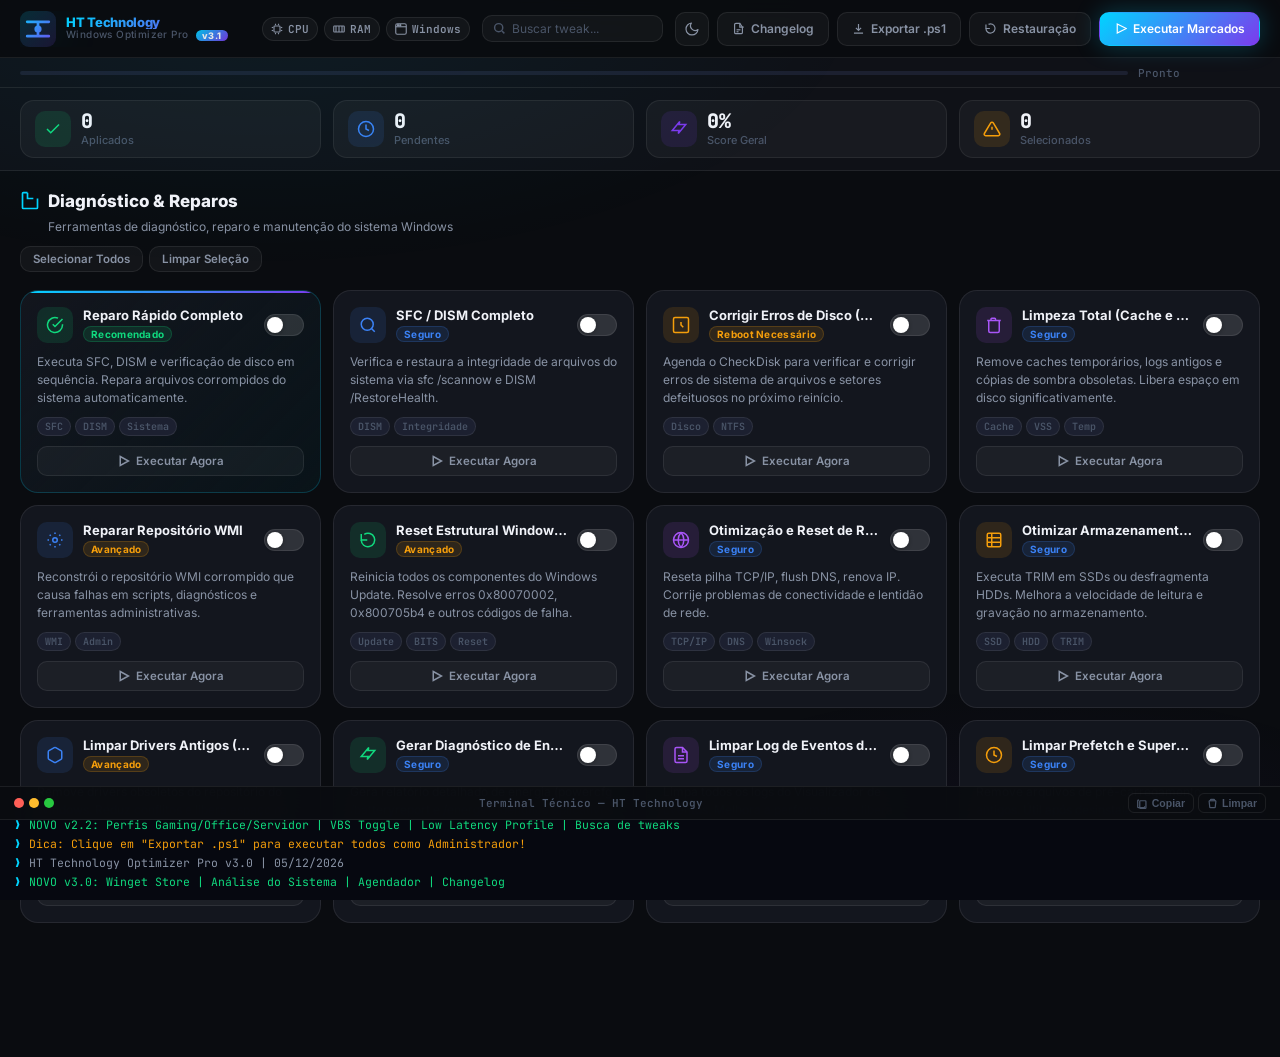
==== commit 7f343bc6: "feat: v3.1.0 — novos icones premium azul Facebook e visual renovado do instalador VERSAO: 3.0 -> 3.1" ====
--- a/index.html
+++ b/index.html
@@ -3,9 +3,9 @@
 <head>
   <meta charset="UTF-8" />
   <meta name="viewport" content="width=device-width, initial-scale=1.0" />
-  <meta name="description" content="HT Technology - Dashboard Premium de Otimização e Tweaks para Windows 10 e 11. Performance, Privacidade, Limpeza e muito mais. v3.0" />
+  <meta name="description" content="HT Technology - Dashboard Premium de Otimização e Tweaks para Windows 10 e 11. Performance, Privacidade, Limpeza e muito mais. v3.1" />
   <meta name="robots" content="noindex, nofollow" />
-  <title>HT Technology — Windows Optimizer Pro v3.0</title>
+  <title>HT Technology — Windows Optimizer Pro v3.1</title>
 
   <!-- Security: no external resources loaded. TODO(security): Add CSP meta tag if deployed as a web app -->
   <!-- Google Fonts via preload for performance -->
@@ -36,7 +36,7 @@
         </div>
         <div class="logo-text">
           <span class="logo-brand">HT Technology</span>
-          <span class="logo-sub">Windows Optimizer Pro <span class="version-badge">v3.0</span></span>
+          <span class="logo-sub">Windows Optimizer Pro <span class="version-badge">v3.1</span></span>
         </div>
       </div>
 
@@ -2152,8 +2152,8 @@
       </div>
     </div>
     <div class="terminal-body" id="terminalLog" role="log" aria-live="polite" aria-label="Log de execução">
-      <div class="term-line"><span class="term-prompt">❯</span> <span class="term-text info">HT Technology Windows Optimizer Pro v3.0 — Iniciado em 19/06/2026</span></div>
-      <div class="term-line"><span class="term-prompt">❯</span> <span class="term-text success">v3.0 — Winget Store, Análise do Sistema, Agendador, Changelog interativo!</span></div>
+      <div class="term-line"><span class="term-prompt">❯</span> <span class="term-text info">HT Technology Windows Optimizer Pro v3.1 — Iniciado em 21/06/2026</span></div>
+      <div class="term-line"><span class="term-prompt">❯</span> <span class="term-text success">v3.1 — Novos ícones premium azul, visual do instalador renovado!</span></div>
       <div class="term-line"><span class="term-prompt">❯</span> <span class="term-text warn">AVISO: Sempre crie um Ponto de Restauração antes de aplicar tweaks avançados.</span></div>
     </div>
   </footer>
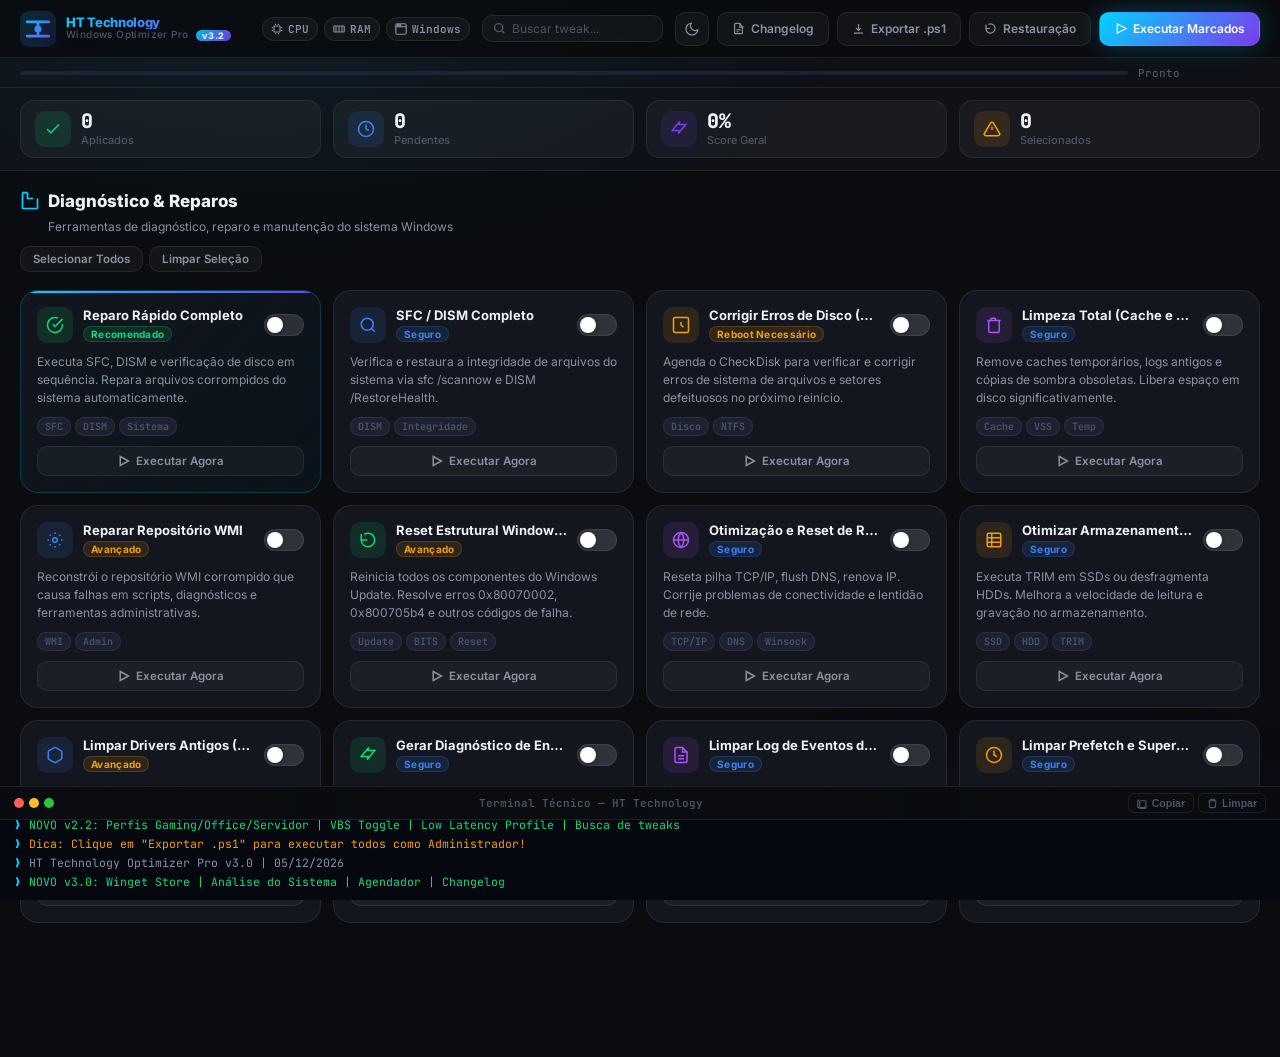
==== commit 24d72dce: "feat: v3.2 — correcao do sidebar do instalador + apenas MSI (sem Setup.exe)" ====
--- a/index.html
+++ b/index.html
@@ -3,9 +3,9 @@
 <head>
   <meta charset="UTF-8" />
   <meta name="viewport" content="width=device-width, initial-scale=1.0" />
-  <meta name="description" content="HT Technology - Dashboard Premium de Otimização e Tweaks para Windows 10 e 11. Performance, Privacidade, Limpeza e muito mais. v3.1" />
+  <meta name="description" content="HT Technology - Dashboard Premium de Otimização e Tweaks para Windows 10 e 11. Performance, Privacidade, Limpeza e muito mais. v3.2" />
   <meta name="robots" content="noindex, nofollow" />
-  <title>HT Technology — Windows Optimizer Pro v3.1</title>
+  <title>HT Technology — Windows Optimizer Pro v3.2</title>
 
   <!-- Security: no external resources loaded. TODO(security): Add CSP meta tag if deployed as a web app -->
   <!-- Google Fonts via preload for performance -->
@@ -36,7 +36,7 @@
         </div>
         <div class="logo-text">
           <span class="logo-brand">HT Technology</span>
-          <span class="logo-sub">Windows Optimizer Pro <span class="version-badge">v3.1</span></span>
+          <span class="logo-sub">Windows Optimizer Pro <span class="version-badge">v3.2</span></span>
         </div>
       </div>
 
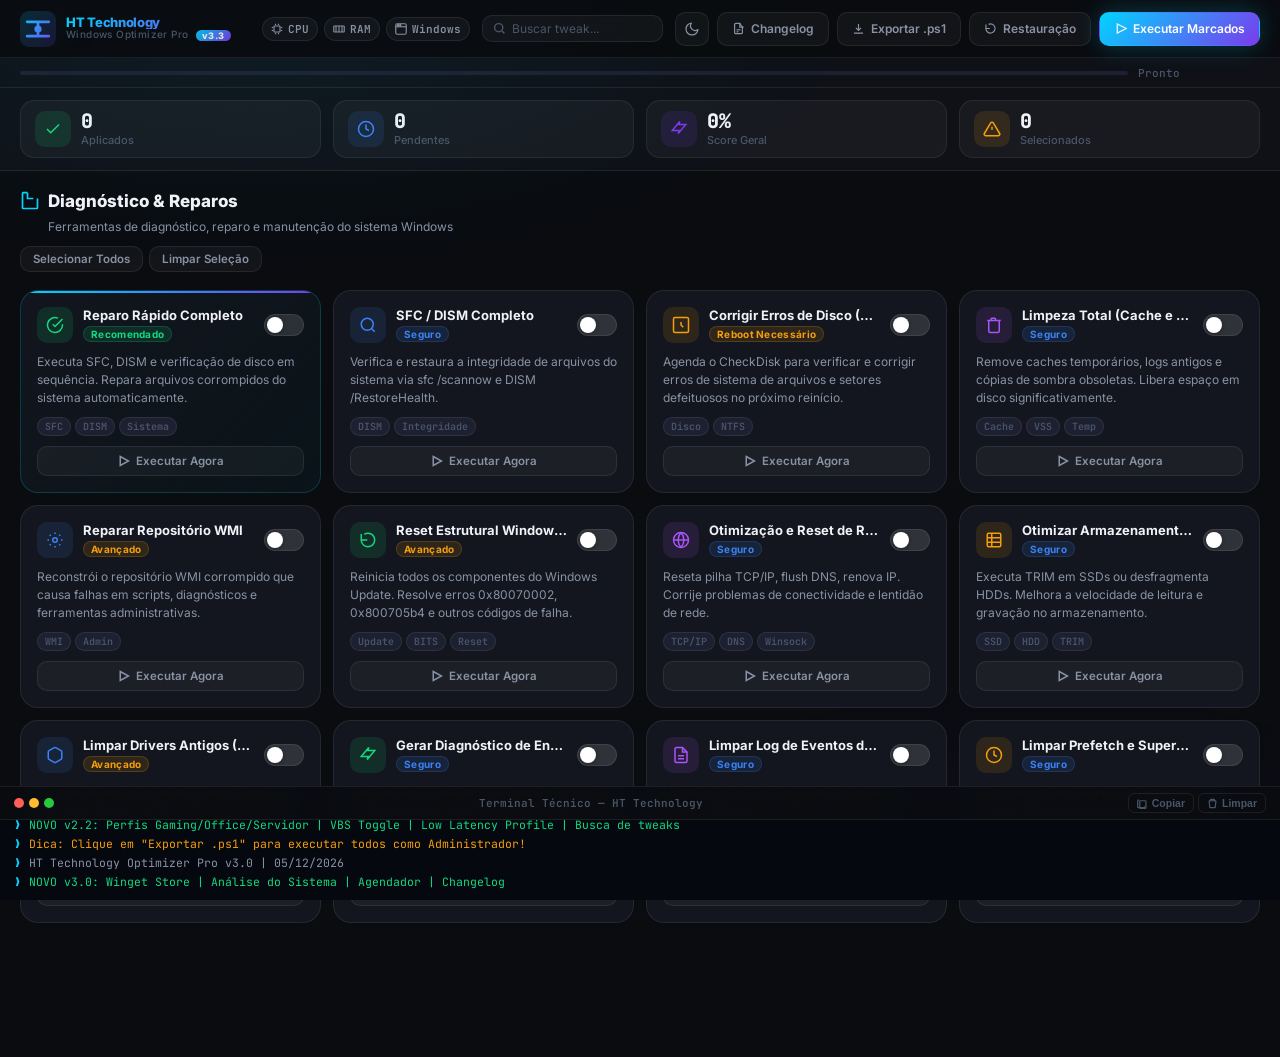
==== commit 305d3703: "feat: v3.3 — sidebar WiX pixel-perfect (226px, programatico PIL, Segoe UI)" ====
--- a/index.html
+++ b/index.html
@@ -3,9 +3,9 @@
 <head>
   <meta charset="UTF-8" />
   <meta name="viewport" content="width=device-width, initial-scale=1.0" />
-  <meta name="description" content="HT Technology - Dashboard Premium de Otimização e Tweaks para Windows 10 e 11. Performance, Privacidade, Limpeza e muito mais. v3.2" />
+  <meta name="description" content="HT Technology - Dashboard Premium de Otimização e Tweaks para Windows 10 e 11. Performance, Privacidade, Limpeza e muito mais. v3.3" />
   <meta name="robots" content="noindex, nofollow" />
-  <title>HT Technology — Windows Optimizer Pro v3.2</title>
+  <title>HT Technology — Windows Optimizer Pro v3.3</title>
 
   <!-- Security: no external resources loaded. TODO(security): Add CSP meta tag if deployed as a web app -->
   <!-- Google Fonts via preload for performance -->
@@ -36,7 +36,7 @@
         </div>
         <div class="logo-text">
           <span class="logo-brand">HT Technology</span>
-          <span class="logo-sub">Windows Optimizer Pro <span class="version-badge">v3.2</span></span>
+          <span class="logo-sub">Windows Optimizer Pro <span class="version-badge">v3.3</span></span>
         </div>
       </div>
 
